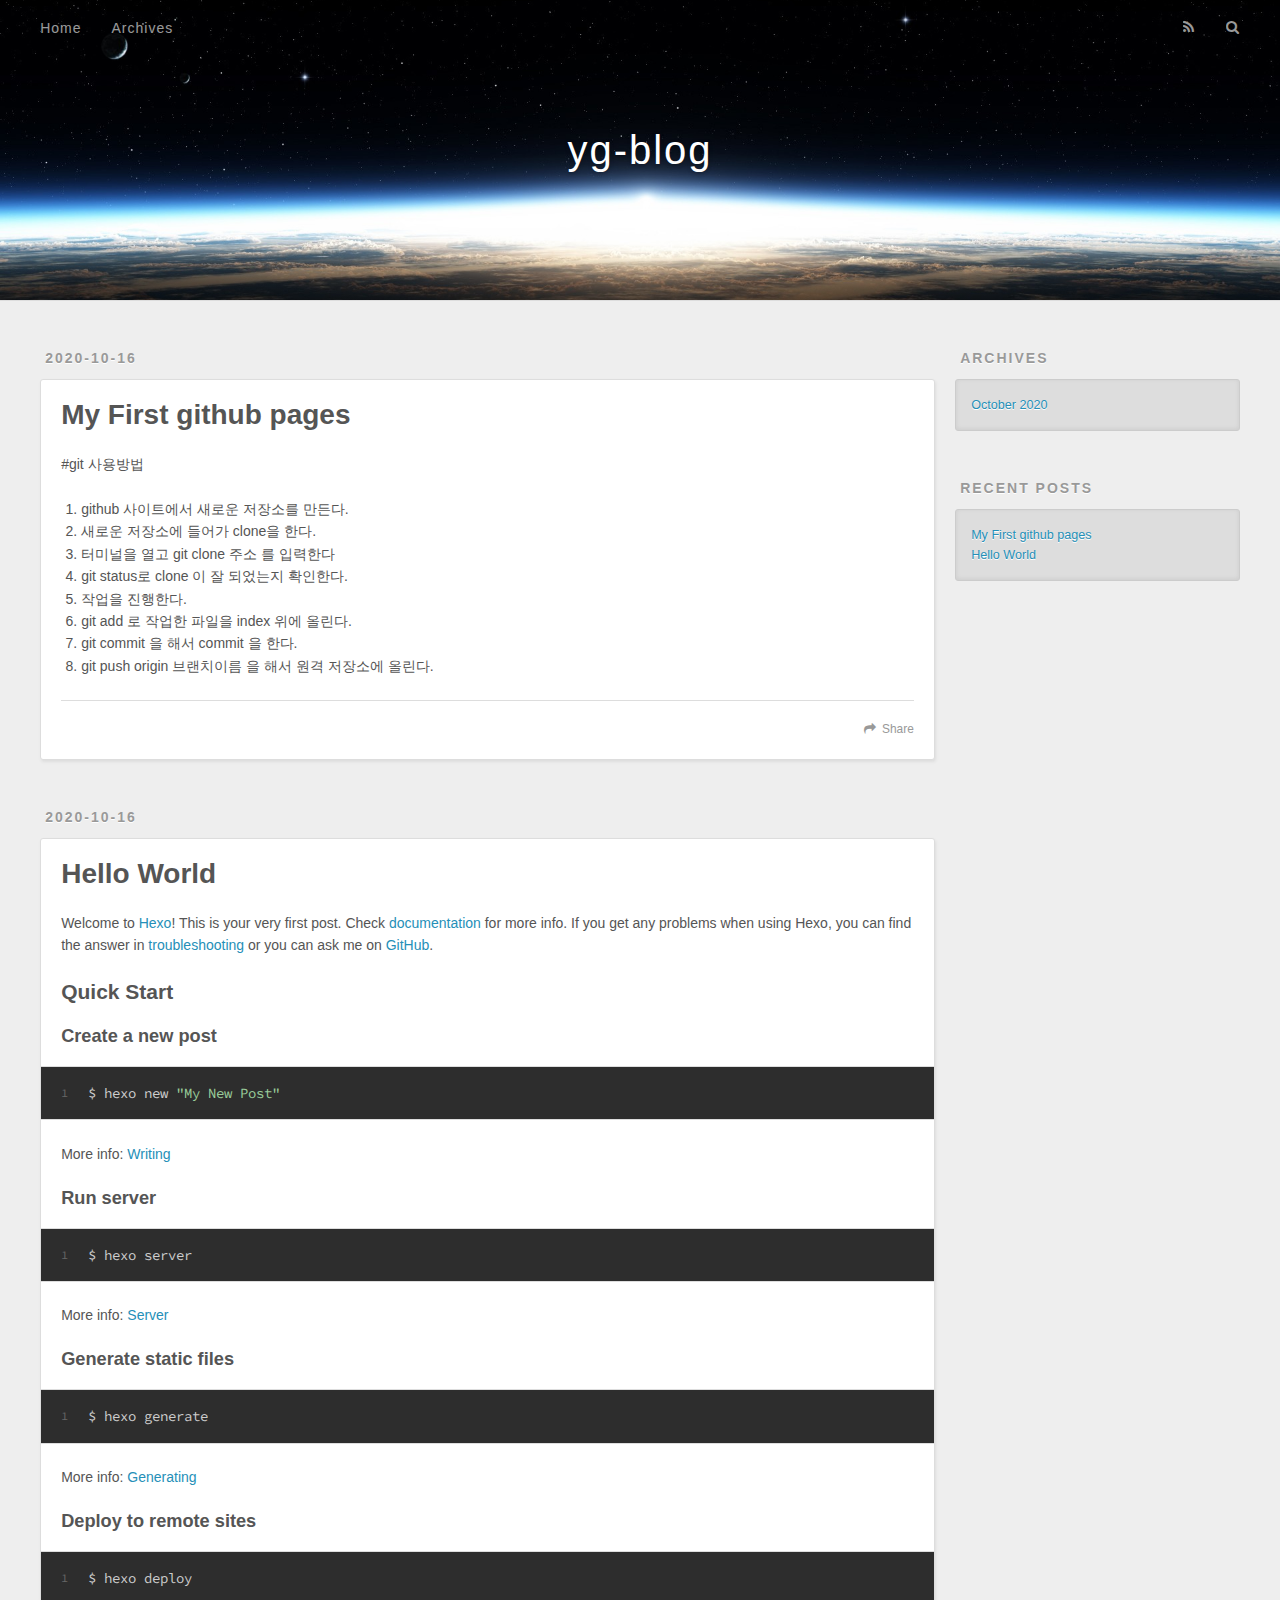
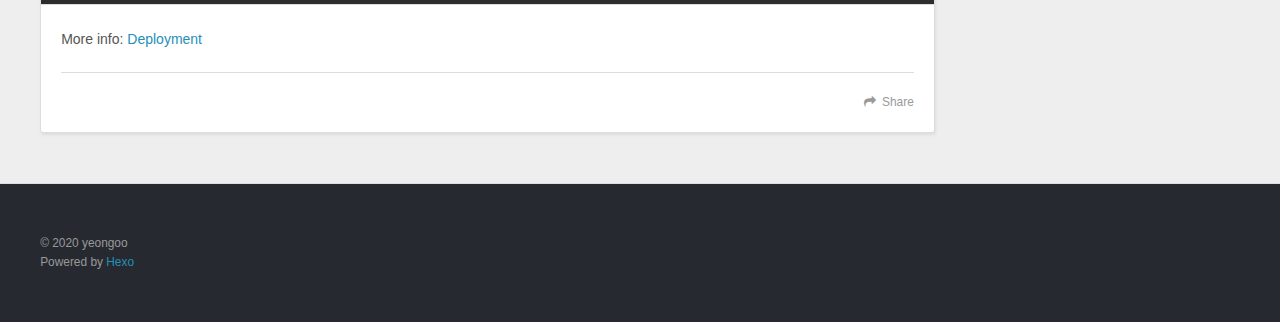
==== index.html @ fc5bb87a "Site updated: 2020-10-16 16:50:15" ====
<!DOCTYPE html>
<html>
<head>
  <meta charset="utf-8">
  

  
  <title>yg-blog</title>
  <meta name="viewport" content="width=device-width, initial-scale=1, maximum-scale=1">
  <meta property="og:type" content="website">
<meta property="og:title" content="yg-blog">
<meta property="og:url" content="http://yg-0103.github.io/index.html">
<meta property="og:site_name" content="yg-blog">
<meta property="og:locale" content="en_US">
<meta property="article:author" content="yeongoo">
<meta name="twitter:card" content="summary">
  
    <link rel="alternate" href="/atom.xml" title="yg-blog" type="application/atom+xml">
  
  
    <link rel="icon" href="/favicon.png">
  
  
    <link href="//fonts.googleapis.com/css?family=Source+Code+Pro" rel="stylesheet" type="text/css">
  
  
<link rel="stylesheet" href="/css/style.css">

<meta name="generator" content="Hexo 5.2.0"></head>

<body>
  <div id="container">
    <div id="wrap">
      <header id="header">
  <div id="banner"></div>
  <div id="header-outer" class="outer">
    <div id="header-title" class="inner">
      <h1 id="logo-wrap">
        <a href="/" id="logo">yg-blog</a>
      </h1>
      
    </div>
    <div id="header-inner" class="inner">
      <nav id="main-nav">
        <a id="main-nav-toggle" class="nav-icon"></a>
        
          <a class="main-nav-link" href="/">Home</a>
        
          <a class="main-nav-link" href="/archives">Archives</a>
        
      </nav>
      <nav id="sub-nav">
        
          <a id="nav-rss-link" class="nav-icon" href="/atom.xml" title="RSS Feed"></a>
        
        <a id="nav-search-btn" class="nav-icon" title="Search"></a>
      </nav>
      <div id="search-form-wrap">
        <form action="//google.com/search" method="get" accept-charset="UTF-8" class="search-form"><input type="search" name="q" class="search-form-input" placeholder="Search"><button type="submit" class="search-form-submit">&#xF002;</button><input type="hidden" name="sitesearch" value="http://yg-0103.github.io"></form>
      </div>
    </div>
  </div>
</header>
      <div class="outer">
        <section id="main">
  
    <article id="post-My-First-github-pages" class="article article-type-post" itemscope itemprop="blogPost">
  <div class="article-meta">
    <a href="/2020/10/16/My-First-github-pages/" class="article-date">
  <time datetime="2020-10-16T07:31:04.000Z" itemprop="datePublished">2020-10-16</time>
</a>
    
  </div>
  <div class="article-inner">
    
    
      <header class="article-header">
        
  
    <h1 itemprop="name">
      <a class="article-title" href="/2020/10/16/My-First-github-pages/">My First github pages</a>
    </h1>
  

      </header>
    
    <div class="article-entry" itemprop="articleBody">
      
        <p>#git 사용방법</p>
<ol>
<li>github 사이트에서 새로운 저장소를 만든다.</li>
<li>새로운 저장소에 들어가 clone을 한다.</li>
<li>터미널을 열고 git clone 주소 를 입력한다</li>
<li>git status로 clone 이 잘 되었는지 확인한다.</li>
<li>작업을 진행한다.</li>
<li>git add 로 작업한 파일을 index 위에 올린다.</li>
<li>git commit 을 해서 commit 을 한다.</li>
<li>git push origin 브랜치이름 을 해서 원격 저장소에 올린다.</li>
</ol>

      
    </div>
    <footer class="article-footer">
      <a data-url="http://yg-0103.github.io/2020/10/16/My-First-github-pages/" data-id="ckgbyc2fa0001mexsasyn9zss" class="article-share-link">Share</a>
      
      
    </footer>
  </div>
  
</article>


  
    <article id="post-hello-world" class="article article-type-post" itemscope itemprop="blogPost">
  <div class="article-meta">
    <a href="/2020/10/16/hello-world/" class="article-date">
  <time datetime="2020-10-16T07:23:34.085Z" itemprop="datePublished">2020-10-16</time>
</a>
    
  </div>
  <div class="article-inner">
    
    
      <header class="article-header">
        
  
    <h1 itemprop="name">
      <a class="article-title" href="/2020/10/16/hello-world/">Hello World</a>
    </h1>
  

      </header>
    
    <div class="article-entry" itemprop="articleBody">
      
        <p>Welcome to <a target="_blank" rel="noopener" href="https://hexo.io/">Hexo</a>! This is your very first post. Check <a target="_blank" rel="noopener" href="https://hexo.io/docs/">documentation</a> for more info. If you get any problems when using Hexo, you can find the answer in <a target="_blank" rel="noopener" href="https://hexo.io/docs/troubleshooting.html">troubleshooting</a> or you can ask me on <a target="_blank" rel="noopener" href="https://github.com/hexojs/hexo/issues">GitHub</a>.</p>
<h2 id="Quick-Start"><a href="#Quick-Start" class="headerlink" title="Quick Start"></a>Quick Start</h2><h3 id="Create-a-new-post"><a href="#Create-a-new-post" class="headerlink" title="Create a new post"></a>Create a new post</h3><figure class="highlight bash"><table><tr><td class="gutter"><pre><span class="line">1</span><br></pre></td><td class="code"><pre><span class="line">$ hexo new <span class="string">&quot;My New Post&quot;</span></span><br></pre></td></tr></table></figure>

<p>More info: <a target="_blank" rel="noopener" href="https://hexo.io/docs/writing.html">Writing</a></p>
<h3 id="Run-server"><a href="#Run-server" class="headerlink" title="Run server"></a>Run server</h3><figure class="highlight bash"><table><tr><td class="gutter"><pre><span class="line">1</span><br></pre></td><td class="code"><pre><span class="line">$ hexo server</span><br></pre></td></tr></table></figure>

<p>More info: <a target="_blank" rel="noopener" href="https://hexo.io/docs/server.html">Server</a></p>
<h3 id="Generate-static-files"><a href="#Generate-static-files" class="headerlink" title="Generate static files"></a>Generate static files</h3><figure class="highlight bash"><table><tr><td class="gutter"><pre><span class="line">1</span><br></pre></td><td class="code"><pre><span class="line">$ hexo generate</span><br></pre></td></tr></table></figure>

<p>More info: <a target="_blank" rel="noopener" href="https://hexo.io/docs/generating.html">Generating</a></p>
<h3 id="Deploy-to-remote-sites"><a href="#Deploy-to-remote-sites" class="headerlink" title="Deploy to remote sites"></a>Deploy to remote sites</h3><figure class="highlight bash"><table><tr><td class="gutter"><pre><span class="line">1</span><br></pre></td><td class="code"><pre><span class="line">$ hexo deploy</span><br></pre></td></tr></table></figure>

<p>More info: <a target="_blank" rel="noopener" href="https://hexo.io/docs/one-command-deployment.html">Deployment</a></p>

      
    </div>
    <footer class="article-footer">
      <a data-url="http://yg-0103.github.io/2020/10/16/hello-world/" data-id="ckgbyc2f60000mexsayyh0rzb" class="article-share-link">Share</a>
      
      
    </footer>
  </div>
  
</article>


  


</section>
        
          <aside id="sidebar">
  
    

  
    

  
    
  
    
  <div class="widget-wrap">
    <h3 class="widget-title">Archives</h3>
    <div class="widget">
      <ul class="archive-list"><li class="archive-list-item"><a class="archive-list-link" href="/archives/2020/10/">October 2020</a></li></ul>
    </div>
  </div>


  
    
  <div class="widget-wrap">
    <h3 class="widget-title">Recent Posts</h3>
    <div class="widget">
      <ul>
        
          <li>
            <a href="/2020/10/16/My-First-github-pages/">My First github pages</a>
          </li>
        
          <li>
            <a href="/2020/10/16/hello-world/">Hello World</a>
          </li>
        
      </ul>
    </div>
  </div>

  
</aside>
        
      </div>
      <footer id="footer">
  
  <div class="outer">
    <div id="footer-info" class="inner">
      &copy; 2020 yeongoo<br>
      Powered by <a href="http://hexo.io/" target="_blank">Hexo</a>
    </div>
  </div>
</footer>
    </div>
    <nav id="mobile-nav">
  
    <a href="/" class="mobile-nav-link">Home</a>
  
    <a href="/archives" class="mobile-nav-link">Archives</a>
  
</nav>
    

<script src="//ajax.googleapis.com/ajax/libs/jquery/2.0.3/jquery.min.js"></script>


  
<link rel="stylesheet" href="/fancybox/jquery.fancybox.css">

  
<script src="/fancybox/jquery.fancybox.pack.js"></script>




<script src="/js/script.js"></script>




  </div>
</body>
</html>
---- css/style.css ----
body {
  width: 100%;
}
body:before,
body:after {
  content: "";
  display: table;
}
body:after {
  clear: both;
}
html,
body,
div,
span,
applet,
object,
iframe,
h1,
h2,
h3,
h4,
h5,
h6,
p,
blockquote,
pre,
a,
abbr,
acronym,
address,
big,
cite,
code,
del,
dfn,
em,
img,
ins,
kbd,
q,
s,
samp,
small,
strike,
strong,
sub,
sup,
tt,
var,
dl,
dt,
dd,
ol,
ul,
li,
fieldset,
form,
label,
legend,
table,
caption,
tbody,
tfoot,
thead,
tr,
th,
td {
  margin: 0;
  padding: 0;
  border: 0;
  outline: 0;
  font-weight: inherit;
  font-style: inherit;
  font-family: inherit;
  font-size: 100%;
  vertical-align: baseline;
}
body {
  line-height: 1;
  color: #000;
  background: #fff;
}
ol,
ul {
  list-style: none;
}
table {
  border-collapse: separate;
  border-spacing: 0;
  vertical-align: middle;
}
caption,
th,
td {
  text-align: left;
  font-weight: normal;
  vertical-align: middle;
}
a img {
  border: none;
}
input,
button {
  margin: 0;
  padding: 0;
}
input::-moz-focus-inner,
button::-moz-focus-inner {
  border: 0;
  padding: 0;
}
@font-face {
  font-family: FontAwesome;
  font-style: normal;
  font-weight: normal;
  src: url("fonts/fontawesome-webfont.eot?v=#4.0.3");
  src: url("fonts/fontawesome-webfont.eot?#iefix&v=#4.0.3") format("embedded-opentype"), url("fonts/fontawesome-webfont.woff?v=#4.0.3") format("woff"), url("fonts/fontawesome-webfont.ttf?v=#4.0.3") format("truetype"), url("fonts/fontawesome-webfont.svg#fontawesomeregular?v=#4.0.3") format("svg");
}
html,
body,
#container {
  height: 100%;
}
body {
  background: #eee;
  font: 14px -apple-system, BlinkMacSystemFont, "Segoe UI", "Roboto", "Oxygen", "Ubuntu", "Cantarell", "Fira Sans", "Droid Sans", "Helvetica Neue", sans-serif;
  -webkit-text-size-adjust: 100%;
}
.outer {
  max-width: 1220px;
  margin: 0 auto;
  padding: 0 20px;
}
.outer:before,
.outer:after {
  content: "";
  display: table;
}
.outer:after {
  clear: both;
}
.inner {
  display: inline;
  float: left;
  width: 98.33333333333333%;
  margin: 0 0.833333333333333%;
}
.left,
.alignleft {
  float: left;
}
.right,
.alignright {
  float: right;
}
.clear {
  clear: both;
}
#container {
  position: relative;
}
.mobile-nav-on {
  overflow: hidden;
}
#wrap {
  height: 100%;
  width: 100%;
  position: absolute;
  top: 0;
  left: 0;
  -webkit-transition: 0.2s ease-out;
  -moz-transition: 0.2s ease-out;
  -ms-transition: 0.2s ease-out;
  transition: 0.2s ease-out;
  z-index: 1;
  background: #eee;
}
.mobile-nav-on #wrap {
  left: 280px;
}
@media screen and (min-width: 768px) {
  #main {
    display: inline;
    float: left;
    width: 73.33333333333333%;
    margin: 0 0.833333333333333%;
  }
}
.article-date,
.article-category-link,
.archive-year,
.widget-title {
  text-decoration: none;
  text-transform: uppercase;
  letter-spacing: 2px;
  color: #999;
  margin-bottom: 1em;
  margin-left: 5px;
  line-height: 1em;
  text-shadow: 0 1px #fff;
  font-weight: bold;
}
.article-inner,
.archive-article-inner {
  background: #fff;
  -webkit-box-shadow: 1px 2px 3px #ddd;
  box-shadow: 1px 2px 3px #ddd;
  border: 1px solid #ddd;
  border-radius: 3px;
}
.article-entry h1,
.widget h1 {
  font-size: 2em;
}
.article-entry h2,
.widget h2 {
  font-size: 1.5em;
}
.article-entry h3,
.widget h3 {
  font-size: 1.3em;
}
.article-entry h4,
.widget h4 {
  font-size: 1.2em;
}
.article-entry h5,
.widget h5 {
  font-size: 1em;
}
.article-entry h6,
.widget h6 {
  font-size: 1em;
  color: #999;
}
.article-entry hr,
.widget hr {
  border: 1px dashed #ddd;
}
.article-entry strong,
.widget strong {
  font-weight: bold;
}
.article-entry em,
.widget em,
.article-entry cite,
.widget cite {
  font-style: italic;
}
.article-entry sup,
.widget sup,
.article-entry sub,
.widget sub {
  font-size: 0.75em;
  line-height: 0;
  position: relative;
  vertical-align: baseline;
}
.article-entry sup,
.widget sup {
  top: -0.5em;
}
.article-entry sub,
.widget sub {
  bottom: -0.2em;
}
.article-entry small,
.widget small {
  font-size: 0.85em;
}
.article-entry acronym,
.widget acronym,
.article-entry abbr,
.widget abbr {
  border-bottom: 1px dotted;
}
.article-entry ul,
.widget ul,
.article-entry ol,
.widget ol,
.article-entry dl,
.widget dl {
  margin: 0 20px;
  line-height: 1.6em;
}
.article-entry ul ul,
.widget ul ul,
.article-entry ol ul,
.widget ol ul,
.article-entry ul ol,
.widget ul ol,
.article-entry ol ol,
.widget ol ol {
  margin-top: 0;
  margin-bottom: 0;
}
.article-entry ul,
.widget ul {
  list-style: disc;
}
.article-entry ol,
.widget ol {
  list-style: decimal;
}
.article-entry dt,
.widget dt {
  font-weight: bold;
}
#header {
  height: 300px;
  position: relative;
  border-bottom: 1px solid #ddd;
}
#header:before,
#header:after {
  content: "";
  position: absolute;
  left: 0;
  right: 0;
  height: 40px;
}
#header:before {
  top: 0;
  background: -webkit-linear-gradient(rgba(0,0,0,0.2), transparent);
  background: -moz-linear-gradient(rgba(0,0,0,0.2), transparent);
  background: -ms-linear-gradient(rgba(0,0,0,0.2), transparent);
  background: linear-gradient(rgba(0,0,0,0.2), transparent);
}
#header:after {
  bottom: 0;
  background: -webkit-linear-gradient(transparent, rgba(0,0,0,0.2));
  background: -moz-linear-gradient(transparent, rgba(0,0,0,0.2));
  background: -ms-linear-gradient(transparent, rgba(0,0,0,0.2));
  background: linear-gradient(transparent, rgba(0,0,0,0.2));
}
#header-outer {
  height: 100%;
  position: relative;
}
#header-inner {
  position: relative;
  overflow: hidden;
}
#banner {
  position: absolute;
  top: 0;
  left: 0;
  width: 100%;
  height: 100%;
  background: url("images/banner.jpg") center #000;
  -webkit-background-size: cover;
  -moz-background-size: cover;
  background-size: cover;
  z-index: -1;
}
#header-title {
  text-align: center;
  height: 40px;
  position: absolute;
  top: 50%;
  left: 0;
  margin-top: -20px;
}
#logo,
#subtitle {
  text-decoration: none;
  color: #fff;
  font-weight: 300;
  text-shadow: 0 1px 4px rgba(0,0,0,0.3);
}
#logo {
  font-size: 40px;
  line-height: 40px;
  letter-spacing: 2px;
}
#subtitle {
  font-size: 16px;
  line-height: 16px;
  letter-spacing: 1px;
}
#subtitle-wrap {
  margin-top: 16px;
}
#main-nav {
  float: left;
  margin-left: -15px;
}
.nav-icon,
.main-nav-link {
  float: left;
  color: #fff;
  opacity: 0.6;
  text-decoration: none;
  text-shadow: 0 1px rgba(0,0,0,0.2);
  -webkit-transition: opacity 0.2s;
  -moz-transition: opacity 0.2s;
  -ms-transition: opacity 0.2s;
  transition: opacity 0.2s;
  display: block;
  padding: 20px 15px;
}
.nav-icon:hover,
.main-nav-link:hover {
  opacity: 1;
}
.nav-icon {
  font-family: FontAwesome;
  text-align: center;
  font-size: 14px;
  width: 14px;
  height: 14px;
  padding: 20px 15px;
  position: relative;
  cursor: pointer;
}
.main-nav-link {
  font-weight: 300;
  letter-spacing: 1px;
}
@media screen and (max-width: 479px) {
  .main-nav-link {
    display: none;
  }
}
#main-nav-toggle {
  display: none;
}
#main-nav-toggle:before {
  content: "\f0c9";
}
@media screen and (max-width: 479px) {
  #main-nav-toggle {
    display: block;
  }
}
#sub-nav {
  float: right;
  margin-right: -15px;
}
#nav-rss-link:before {
  content: "\f09e";
}
#nav-search-btn:before {
  content: "\f002";
}
#search-form-wrap {
  position: absolute;
  top: 15px;
  width: 150px;
  height: 30px;
  right: -150px;
  opacity: 0;
  -webkit-transition: 0.2s ease-out;
  -moz-transition: 0.2s ease-out;
  -ms-transition: 0.2s ease-out;
  transition: 0.2s ease-out;
}
#search-form-wrap.on {
  opacity: 1;
  right: 0;
}
@media screen and (max-width: 479px) {
  #search-form-wrap {
    width: 100%;
    right: -100%;
  }
}
.search-form {
  position: absolute;
  top: 0;
  left: 0;
  right: 0;
  background: #fff;
  padding: 5px 15px;
  border-radius: 15px;
  -webkit-box-shadow: 0 0 10px rgba(0,0,0,0.3);
  box-shadow: 0 0 10px rgba(0,0,0,0.3);
}
.search-form-input {
  border: none;
  background: none;
  color: #555;
  width: 100%;
  font: 13px -apple-system, BlinkMacSystemFont, "Segoe UI", "Roboto", "Oxygen", "Ubuntu", "Cantarell", "Fira Sans", "Droid Sans", "Helvetica Neue", sans-serif;
  outline: none;
}
.search-form-input::-webkit-search-results-decoration,
.search-form-input::-webkit-search-cancel-button {
  -webkit-appearance: none;
}
.search-form-submit {
  position: absolute;
  top: 50%;
  right: 10px;
  margin-top: -7px;
  font: 13px FontAwesome;
  border: none;
  background: none;
  color: #bbb;
  cursor: pointer;
}
.search-form-submit:hover,
.search-form-submit:focus {
  color: #777;
}
.article {
  margin: 50px 0;
}
.article-inner {
  overflow: hidden;
}
.article-meta:before,
.article-meta:after {
  content: "";
  display: table;
}
.article-meta:after {
  clear: both;
}
.article-date {
  float: left;
}
.article-category {
  float: left;
  line-height: 1em;
  color: #ccc;
  text-shadow: 0 1px #fff;
  margin-left: 8px;
}
.article-category:before {
  content: "\2022";
}
.article-category-link {
  margin: 0 12px 1em;
}
.article-header {
  padding: 20px 20px 0;
}
.article-title {
  text-decoration: none;
  font-size: 2em;
  font-weight: bold;
  color: #555;
  line-height: 1.1em;
  -webkit-transition: color 0.2s;
  -moz-transition: color 0.2s;
  -ms-transition: color 0.2s;
  transition: color 0.2s;
}
a.article-title:hover {
  color: #258fb8;
}
.article-entry {
  color: #555;
  padding: 0 20px;
}
.article-entry:before,
.article-entry:after {
  content: "";
  display: table;
}
.article-entry:after {
  clear: both;
}
.article-entry p,
.article-entry table {
  line-height: 1.6em;
  margin: 1.6em 0;
}
.article-entry h1,
.article-entry h2,
.article-entry h3,
.article-entry h4,
.article-entry h5,
.article-entry h6 {
  font-weight: bold;
}
.article-entry h1,
.article-entry h2,
.article-entry h3,
.article-entry h4,
.article-entry h5,
.article-entry h6 {
  line-height: 1.1em;
  margin: 1.1em 0;
}
.article-entry a {
  color: #258fb8;
  text-decoration: none;
}
.article-entry a:hover {
  text-decoration: underline;
}
.article-entry ul,
.article-entry ol,
.article-entry dl {
  margin-top: 1.6em;
  margin-bottom: 1.6em;
}
.article-entry img,
.article-entry video {
  max-width: 100%;
  height: auto;
  display: block;
  margin: auto;
}
.article-entry iframe {
  border: none;
}
.article-entry table {
  width: 100%;
  border-collapse: collapse;
  border-spacing: 0;
}
.article-entry th {
  font-weight: bold;
  border-bottom: 3px solid #ddd;
  padding-bottom: 0.5em;
}
.article-entry td {
  border-bottom: 1px solid #ddd;
  padding: 10px 0;
}
.article-entry blockquote {
  font-family: Georgia, "Times New Roman", serif;
  font-size: 1.4em;
  margin: 1.6em 20px;
  text-align: center;
}
.article-entry blockquote footer {
  font-size: 14px;
  margin: 1.6em 0;
  font-family: -apple-system, BlinkMacSystemFont, "Segoe UI", "Roboto", "Oxygen", "Ubuntu", "Cantarell", "Fira Sans", "Droid Sans", "Helvetica Neue", sans-serif;
}
.article-entry blockquote footer cite:before {
  content: "—";
  padding: 0 0.5em;
}
.article-entry .pullquote {
  text-align: left;
  width: 45%;
  margin: 0;
}
.article-entry .pullquote.left {
  margin-left: 0.5em;
  margin-right: 1em;
}
.article-entry .pullquote.right {
  margin-right: 0.5em;
  margin-left: 1em;
}
.article-entry .caption {
  color: #999;
  display: block;
  font-size: 0.9em;
  margin-top: 0.5em;
  position: relative;
  text-align: center;
}
.article-entry .video-container {
  position: relative;
  padding-top: 56.25%;
  height: 0;
  overflow: hidden;
}
.article-entry .video-container iframe,
.article-entry .video-container object,
.article-entry .video-container embed {
  position: absolute;
  top: 0;
  left: 0;
  width: 100%;
  height: 100%;
  margin-top: 0;
}
.article-more-link a {
  display: inline-block;
  line-height: 1em;
  padding: 6px 15px;
  border-radius: 15px;
  background: #eee;
  color: #999;
  text-shadow: 0 1px #fff;
  text-decoration: none;
}
.article-more-link a:hover {
  background: #258fb8;
  color: #fff;
  text-decoration: none;
  text-shadow: 0 1px #1e7293;
}
.article-footer {
  font-size: 0.85em;
  line-height: 1.6em;
  border-top: 1px solid #ddd;
  padding-top: 1.6em;
  margin: 0 20px 20px;
}
.article-footer:before,
.article-footer:after {
  content: "";
  display: table;
}
.article-footer:after {
  clear: both;
}
.article-footer a {
  color: #999;
  text-decoration: none;
}
.article-footer a:hover {
  color: #555;
}
.article-tag-list-item {
  float: left;
  margin-right: 10px;
}
.article-tag-list-link:before {
  content: "#";
}
.article-comment-link {
  float: right;
}
.article-comment-link:before {
  content: "\f075";
  font-family: FontAwesome;
  padding-right: 8px;
}
.article-share-link {
  cursor: pointer;
  float: right;
  margin-left: 20px;
}
.article-share-link:before {
  content: "\f064";
  font-family: FontAwesome;
  padding-right: 6px;
}
#article-nav {
  position: relative;
}
#article-nav:before,
#article-nav:after {
  content: "";
  display: table;
}
#article-nav:after {
  clear: both;
}
@media screen and (min-width: 768px) {
  #article-nav {
    margin: 50px 0;
  }
  #article-nav:before {
    width: 8px;
    height: 8px;
    position: absolute;
    top: 50%;
    left: 50%;
    margin-top: -4px;
    margin-left: -4px;
    content: "";
    border-radius: 50%;
    background: #ddd;
    -webkit-box-shadow: 0 1px 2px #fff;
    box-shadow: 0 1px 2px #fff;
  }
}
.article-nav-link-wrap {
  text-decoration: none;
  text-shadow: 0 1px #fff;
  color: #999;
  -webkit-box-sizing: border-box;
  -moz-box-sizing: border-box;
  box-sizing: border-box;
  margin-top: 50px;
  text-align: center;
  display: block;
}
.article-nav-link-wrap:hover {
  color: #555;
}
@media screen and (min-width: 768px) {
  .article-nav-link-wrap {
    width: 50%;
    margin-top: 0;
  }
}
@media screen and (min-width: 768px) {
  #article-nav-newer {
    float: left;
    text-align: right;
    padding-right: 20px;
  }
}
@media screen and (min-width: 768px) {
  #article-nav-older {
    float: right;
    text-align: left;
    padding-left: 20px;
  }
}
.article-nav-caption {
  text-transform: uppercase;
  letter-spacing: 2px;
  color: #ddd;
  line-height: 1em;
  font-weight: bold;
}
#article-nav-newer .article-nav-caption {
  margin-right: -2px;
}
.article-nav-title {
  font-size: 0.85em;
  line-height: 1.6em;
  margin-top: 0.5em;
}
.article-share-box {
  position: absolute;
  display: none;
  background: #fff;
  -webkit-box-shadow: 1px 2px 10px rgba(0,0,0,0.2);
  box-shadow: 1px 2px 10px rgba(0,0,0,0.2);
  border-radius: 3px;
  margin-left: -145px;
  overflow: hidden;
  z-index: 1;
}
.article-share-box.on {
  display: block;
}
.article-share-input {
  width: 100%;
  background: none;
  -webkit-box-sizing: border-box;
  -moz-box-sizing: border-box;
  box-sizing: border-box;
  font: 14px -apple-system, BlinkMacSystemFont, "Segoe UI", "Roboto", "Oxygen", "Ubuntu", "Cantarell", "Fira Sans", "Droid Sans", "Helvetica Neue", sans-serif;
  padding: 0 15px;
  color: #555;
  outline: none;
  border: 1px solid #ddd;
  border-radius: 3px 3px 0 0;
  height: 36px;
  line-height: 36px;
}
.article-share-links {
  background: #eee;
}
.article-share-links:before,
.article-share-links:after {
  content: "";
  display: table;
}
.article-share-links:after {
  clear: both;
}
.article-share-twitter,
.article-share-facebook,
.article-share-pinterest,
.article-share-google {
  width: 50px;
  height: 36px;
  display: block;
  float: left;
  position: relative;
  color: #999;
  text-shadow: 0 1px #fff;
}
.article-share-twitter:before,
.article-share-facebook:before,
.article-share-pinterest:before,
.article-share-google:before {
  font-size: 20px;
  font-family: FontAwesome;
  width: 20px;
  height: 20px;
  position: absolute;
  top: 50%;
  left: 50%;
  margin-top: -10px;
  margin-left: -10px;
  text-align: center;
}
.article-share-twitter:hover,
.article-share-facebook:hover,
.article-share-pinterest:hover,
.article-share-google:hover {
  color: #fff;
}
.article-share-twitter:before {
  content: "\f099";
}
.article-share-twitter:hover {
  background: #00aced;
  text-shadow: 0 1px #008abe;
}
.article-share-facebook:before {
  content: "\f09a";
}
.article-share-facebook:hover {
  background: #3b5998;
  text-shadow: 0 1px #2f477a;
}
.article-share-pinterest:before {
  content: "\f0d2";
}
.article-share-pinterest:hover {
  background: #cb2027;
  text-shadow: 0 1px #a21a1f;
}
.article-share-google:before {
  content: "\f0d5";
}
.article-share-google:hover {
  background: #dd4b39;
  text-shadow: 0 1px #be3221;
}
.article-gallery {
  background: #000;
  position: relative;
}
.article-gallery-photos {
  position: relative;
  overflow: hidden;
}
.article-gallery-img {
  display: none;
  max-width: 100%;
}
.article-gallery-img:first-child {
  display: block;
}
.article-gallery-img.loaded {
  position: absolute;
  display: block;
}
.article-gallery-img img {
  display: block;
  max-width: 100%;
  margin: 0 auto;
}
#comments {
  background: #fff;
  -webkit-box-shadow: 1px 2px 3px #ddd;
  box-shadow: 1px 2px 3px #ddd;
  padding: 20px;
  border: 1px solid #ddd;
  border-radius: 3px;
  margin: 50px 0;
}
#comments a {
  color: #258fb8;
}
.archives-wrap {
  margin: 50px 0;
}
.archives:before,
.archives:after {
  content: "";
  display: table;
}
.archives:after {
  clear: both;
}
.archive-year-wrap {
  margin-bottom: 1em;
}
.archives {
  -webkit-column-gap: 10px;
  -moz-column-gap: 10px;
  column-gap: 10px;
}
@media screen and (min-width: 480px) and (max-width: 767px) {
  .archives {
    -webkit-column-count: 2;
    -moz-column-count: 2;
    column-count: 2;
  }
}
@media screen and (min-width: 768px) {
  .archives {
    -webkit-column-count: 3;
    -moz-column-count: 3;
    column-count: 3;
  }
}
.archive-article {
  -webkit-column-break-inside: avoid;
  page-break-inside: avoid;
  overflow: hidden;
  break-inside: avoid-column;
}
.archive-article-inner {
  padding: 10px;
  margin-bottom: 15px;
}
.archive-article-title {
  text-decoration: none;
  font-weight: bold;
  color: #555;
  -webkit-transition: color 0.2s;
  -moz-transition: color 0.2s;
  -ms-transition: color 0.2s;
  transition: color 0.2s;
  line-height: 1.6em;
}
.archive-article-title:hover {
  color: #258fb8;
}
.archive-article-footer {
  margin-top: 1em;
}
.archive-article-date {
  color: #999;
  text-decoration: none;
  font-size: 0.85em;
  line-height: 1em;
  margin-bottom: 0.5em;
  display: block;
}
#page-nav {
  margin: 50px auto;
  background: #fff;
  -webkit-box-shadow: 1px 2px 3px #ddd;
  box-shadow: 1px 2px 3px #ddd;
  border: 1px solid #ddd;
  border-radius: 3px;
  text-align: center;
  color: #999;
  overflow: hidden;
}
#page-nav:before,
#page-nav:after {
  content: "";
  display: table;
}
#page-nav:after {
  clear: both;
}
#page-nav a,
#page-nav span {
  padding: 10px 20px;
  line-height: 1;
  height: 2ex;
}
#page-nav a {
  color: #999;
  text-decoration: none;
}
#page-nav a:hover {
  background: #999;
  color: #fff;
}
#page-nav .prev {
  float: left;
}
#page-nav .next {
  float: right;
}
#page-nav .page-number {
  display: inline-block;
}
@media screen and (max-width: 479px) {
  #page-nav .page-number {
    display: none;
  }
}
#page-nav .current {
  color: #555;
  font-weight: bold;
}
#page-nav .space {
  color: #ddd;
}
#footer {
  background: #262a30;
  padding: 50px 0;
  border-top: 1px solid #ddd;
  color: #999;
}
#footer a {
  color: #258fb8;
  text-decoration: none;
}
#footer a:hover {
  text-decoration: underline;
}
#footer-info {
  line-height: 1.6em;
  font-size: 0.85em;
}
.article-entry pre,
.article-entry .highlight {
  background: #2d2d2d;
  margin: 0 -20px;
  padding: 15px 20px;
  border-style: solid;
  border-color: #ddd;
  border-width: 1px 0;
  overflow: auto;
  color: #ccc;
  line-height: 22.400000000000002px;
}
.article-entry .highlight .gutter pre,
.article-entry .gist .gist-file .gist-data .line-numbers {
  color: #666;
  font-size: 0.85em;
}
.article-entry pre,
.article-entry code {
  font-family: "Source Code Pro", Consolas, Monaco, Menlo, Consolas, monospace;
}
.article-entry code {
  background: #eee;
  text-shadow: 0 1px #fff;
  padding: 0 0.3em;
}
.article-entry pre code {
  background: none;
  text-shadow: none;
  padding: 0;
}
.article-entry .highlight pre {
  border: none;
  margin: 0;
  padding: 0;
}
.article-entry .highlight table {
  margin: 0;
  width: auto;
}
.article-entry .highlight td {
  border: none;
  padding: 0;
}
.article-entry .highlight figcaption {
  font-size: 0.85em;
  color: #999;
  line-height: 1em;
  margin-bottom: 1em;
}
.article-entry .highlight figcaption:before,
.article-entry .highlight figcaption:after {
  content: "";
  display: table;
}
.article-entry .highlight figcaption:after {
  clear: both;
}
.article-entry .highlight figcaption a {
  float: right;
}
.article-entry .highlight .gutter pre {
  text-align: right;
  padding-right: 20px;
}
.article-entry .highlight .line {
  height: 22.400000000000002px;
}
.article-entry .highlight .line.marked {
  background: #515151;
}
.article-entry .gist {
  margin: 0 -20px;
  border-style: solid;
  border-color: #ddd;
  border-width: 1px 0;
  background: #2d2d2d;
  padding: 15px 20px 15px 0;
}
.article-entry .gist .gist-file {
  border: none;
  font-family: "Source Code Pro", Consolas, Monaco, Menlo, Consolas, monospace;
  margin: 0;
}
.article-entry .gist .gist-file .gist-data {
  background: none;
  border: none;
}
.article-entry .gist .gist-file .gist-data .line-numbers {
  background: none;
  border: none;
  padding: 0 20px 0 0;
}
.article-entry .gist .gist-file .gist-data .line-data {
  padding: 0 !important;
}
.article-entry .gist .gist-file .highlight {
  margin: 0;
  padding: 0;
  border: none;
}
.article-entry .gist .gist-file .gist-meta {
  background: #2d2d2d;
  color: #999;
  font: 0.85em -apple-system, BlinkMacSystemFont, "Segoe UI", "Roboto", "Oxygen", "Ubuntu", "Cantarell", "Fira Sans", "Droid Sans", "Helvetica Neue", sans-serif;
  text-shadow: 0 0;
  padding: 0;
  margin-top: 1em;
  margin-left: 20px;
}
.article-entry .gist .gist-file .gist-meta a {
  color: #258fb8;
  font-weight: normal;
}
.article-entry .gist .gist-file .gist-meta a:hover {
  text-decoration: underline;
}
pre .comment,
pre .title {
  color: #999;
}
pre .variable,
pre .attribute,
pre .tag,
pre .regexp,
pre .ruby .constant,
pre .xml .tag .title,
pre .xml .pi,
pre .xml .doctype,
pre .html .doctype,
pre .css .id,
pre .css .class,
pre .css .pseudo {
  color: #f2777a;
}
pre .number,
pre .preprocessor,
pre .built_in,
pre .literal,
pre .params,
pre .constant {
  color: #f99157;
}
pre .class,
pre .ruby .class .title,
pre .css .rules .attribute {
  color: #9c9;
}
pre .string,
pre .value,
pre .inheritance,
pre .header,
pre .ruby .symbol,
pre .xml .cdata {
  color: #9c9;
}
pre .css .hexcolor {
  color: #6cc;
}
pre .function,
pre .python .decorator,
pre .python .title,
pre .ruby .function .title,
pre .ruby .title .keyword,
pre .perl .sub,
pre .javascript .title,
pre .coffeescript .title {
  color: #69c;
}
pre .keyword,
pre .javascript .function {
  color: #c9c;
}
@media screen and (max-width: 479px) {
  #mobile-nav {
    position: absolute;
    top: 0;
    left: 0;
    width: 280px;
    height: 100%;
    background: #191919;
    border-right: 1px solid #fff;
  }
}
@media screen and (max-width: 479px) {
  .mobile-nav-link {
    display: block;
    color: #999;
    text-decoration: none;
    padding: 15px 20px;
    font-weight: bold;
  }
  .mobile-nav-link:hover {
    color: #fff;
  }
}
@media screen and (min-width: 768px) {
  #sidebar {
    display: inline;
    float: left;
    width: 23.333333333333332%;
    margin: 0 0.833333333333333%;
  }
}
.widget-wrap {
  margin: 50px 0;
}
.widget {
  color: #777;
  text-shadow: 0 1px #fff;
  background: #ddd;
  -webkit-box-shadow: 0 -1px 4px #ccc inset;
  box-shadow: 0 -1px 4px #ccc inset;
  border: 1px solid #ccc;
  padding: 15px;
  border-radius: 3px;
}
.widget a {
  color: #258fb8;
  text-decoration: none;
}
.widget a:hover {
  text-decoration: underline;
}
.widget ul ul,
.widget ol ul,
.widget dl ul,
.widget ul ol,
.widget ol ol,
.widget dl ol,
.widget ul dl,
.widget ol dl,
.widget dl dl {
  margin-left: 15px;
  list-style: disc;
}
.widget {
  line-height: 1.6em;
  word-wrap: break-word;
  font-size: 0.9em;
}
.widget ul,
.widget ol {
  list-style: none;
  margin: 0;
}
.widget ul ul,
.widget ol ul,
.widget ul ol,
.widget ol ol {
  margin: 0 20px;
}
.widget ul ul,
.widget ol ul {
  list-style: disc;
}
.widget ul ol,
.widget ol ol {
  list-style: decimal;
}
.category-list-count,
.tag-list-count,
.archive-list-count {
  padding-left: 5px;
  color: #999;
  font-size: 0.85em;
}
.category-list-count:before,
.tag-list-count:before,
.archive-list-count:before {
  content: "(";
}
.category-list-count:after,
.tag-list-count:after,
.archive-list-count:after {
  content: ")";
}
.tagcloud a {
  margin-right: 5px;
  display: inline-block;
}
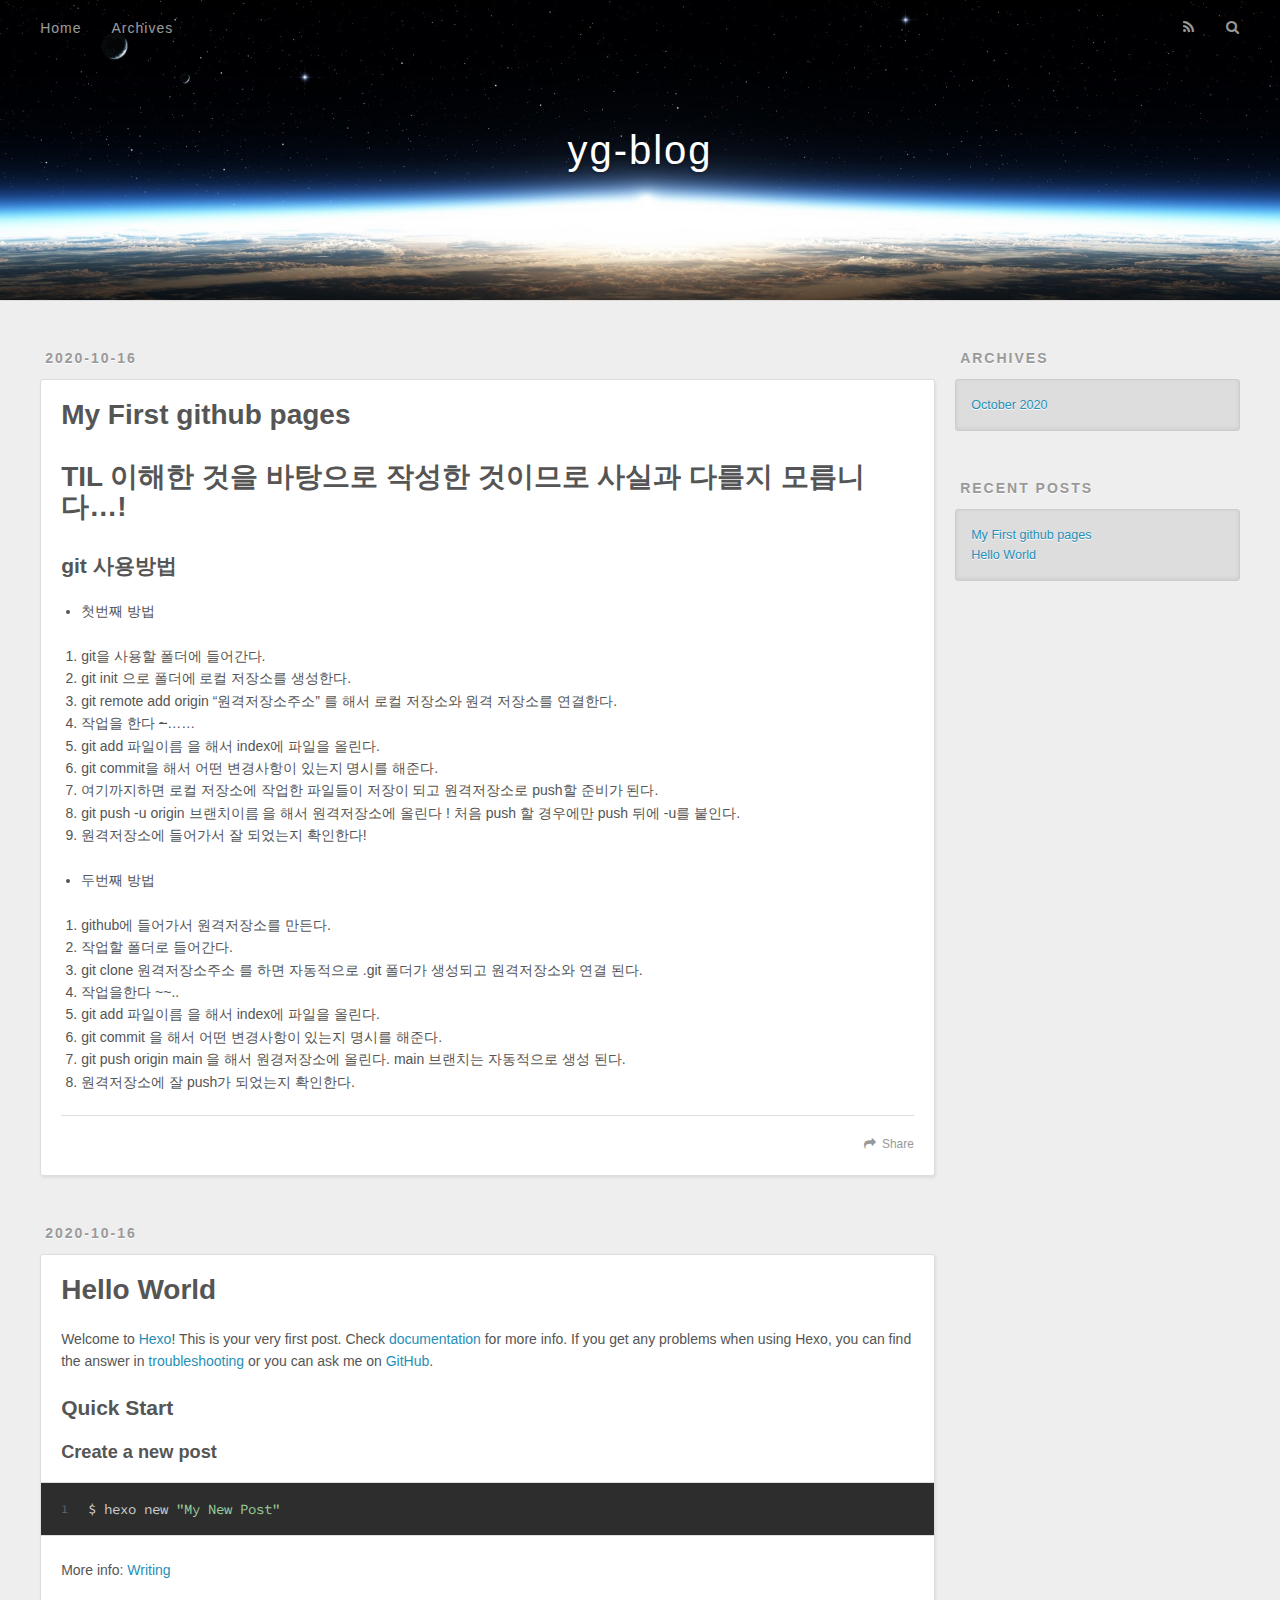
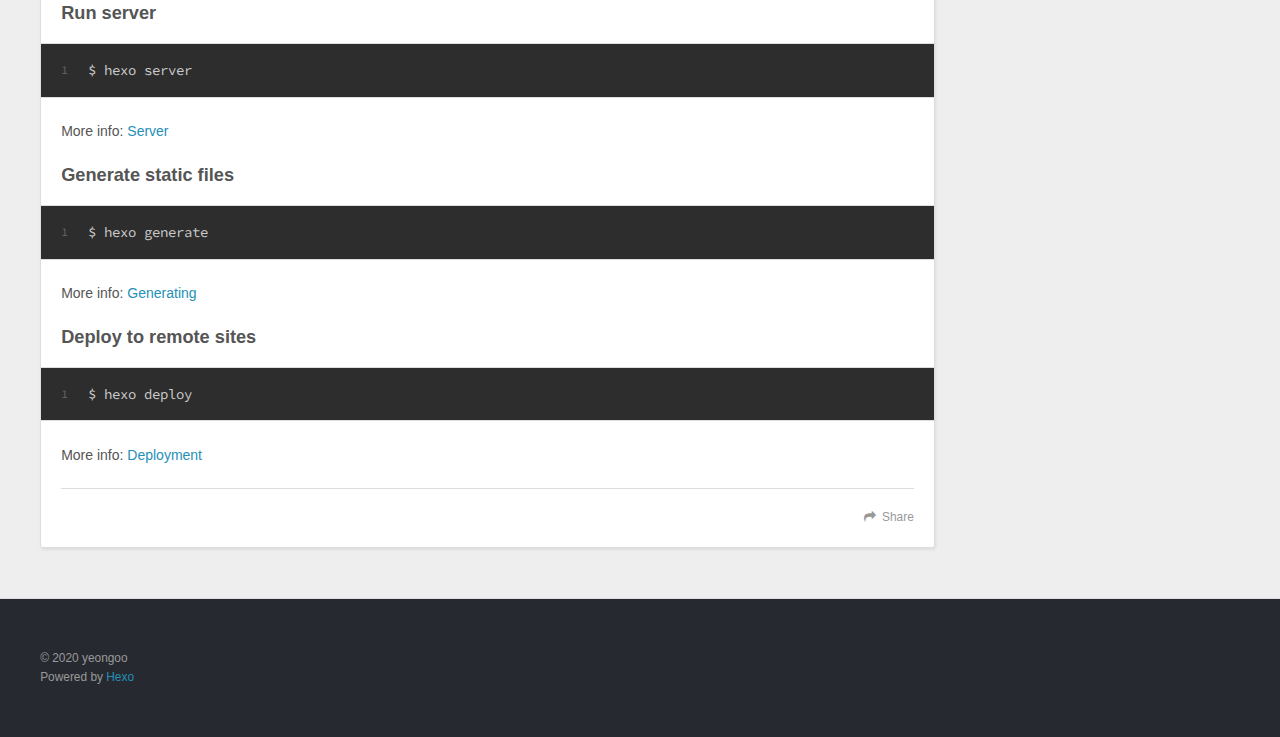
==== commit 3e15edcc: "Site updated: 2020-10-16 17:44:07" ====
--- a/index.html
+++ b/index.html
@@ -7,10 +7,12 @@
   
   <title>yg-blog</title>
   <meta name="viewport" content="width=device-width, initial-scale=1, maximum-scale=1">
-  <meta property="og:type" content="website">
+  <meta name="description" content="Today I Learned">
+<meta property="og:type" content="website">
 <meta property="og:title" content="yg-blog">
 <meta property="og:url" content="http://yg-0103.github.io/index.html">
 <meta property="og:site_name" content="yg-blog">
+<meta property="og:description" content="Today I Learned">
 <meta property="og:locale" content="en_US">
 <meta property="article:author" content="yeongoo">
 <meta name="twitter:card" content="summary">
@@ -86,22 +88,38 @@
     
     <div class="article-entry" itemprop="articleBody">
       
-        <p>#git 사용방법</p>
+        <h1 id="TIL-이해한-것을-바탕으로-작성한-것이므로-사실과-다를지-모릅니다…"><a href="#TIL-이해한-것을-바탕으로-작성한-것이므로-사실과-다를지-모릅니다…" class="headerlink" title="TIL 이해한 것을 바탕으로 작성한 것이므로 사실과 다를지 모릅니다…!"></a>TIL 이해한 것을 바탕으로 작성한 것이므로 사실과 다를지 모릅니다…!</h1><h2 id="git-사용방법"><a href="#git-사용방법" class="headerlink" title="git 사용방법"></a>git 사용방법</h2><ul>
+<li>첫번째 방법</li>
+</ul>
 <ol>
-<li>github 사이트에서 새로운 저장소를 만든다.</li>
-<li>새로운 저장소에 들어가 clone을 한다.</li>
-<li>터미널을 열고 git clone 주소 를 입력한다</li>
-<li>git status로 clone 이 잘 되었는지 확인한다.</li>
-<li>작업을 진행한다.</li>
-<li>git add 로 작업한 파일을 index 위에 올린다.</li>
-<li>git commit 을 해서 commit 을 한다.</li>
-<li>git push origin 브랜치이름 을 해서 원격 저장소에 올린다.</li>
+<li>git을 사용할 폴더에 들어간다.</li>
+<li>git init 으로 폴더에 로컬 저장소를 생성한다.</li>
+<li>git remote add origin “원격저장소주소” 를 해서 로컬 저장소와 원격 저장소를 연결한다.</li>
+<li>작업을 한다 <del>~</del>……</li>
+<li>git add 파일이름 을 해서 index에 파일을 올린다.</li>
+<li>git commit을 해서 어떤 변경사항이 있는지 명시를 해준다.</li>
+<li>여기까지하면 로컬 저장소에 작업한 파일들이 저장이 되고 원격저장소로 push할 준비가 된다.</li>
+<li>git push -u origin 브랜치이름 을 해서 원격저장소에 올린다 ! 처음 push 할 경우에만 push 뒤에 -u를 붙인다.</li>
+<li>원격저장소에 들어가서 잘 되었는지 확인한다!</li>
 </ol>
+<ul>
+<li>두번째 방법</li>
+</ul>
+<ol>
+<li>github에 들어가서 원격저장소를 만든다.</li>
+<li>작업할 폴더로 들어간다.</li>
+<li>git clone 원격저장소주소 를 하면 자동적으로 .git 폴더가 생성되고 원격저장소와 연결 된다.</li>
+<li>작업을한다 ~~..</li>
+<li>git add 파일이름 을 해서 index에 파일을 올린다.</li>
+<li>git commit 을 해서 어떤 변경사항이 있는지 명시를 해준다.</li>
+<li>git push origin main 을 해서 원경저장소에 올린다. main 브랜치는 자동적으로 생성 된다. </li>
+<li>원격저장소에 잘 push가 되었는지 확인한다.</li>
+</ol>
 
       
     </div>
     <footer class="article-footer">
-      <a data-url="http://yg-0103.github.io/2020/10/16/My-First-github-pages/" data-id="ckgbyc2fa0001mexsasyn9zss" class="article-share-link">Share</a>
+      <a data-url="http://yg-0103.github.io/2020/10/16/My-First-github-pages/" data-id="ckgc09pxj000007xs4kk9bjvj" class="article-share-link">Share</a>
       
       
     </footer>
@@ -150,7 +168,7 @@
       
     </div>
     <footer class="article-footer">
-      <a data-url="http://yg-0103.github.io/2020/10/16/hello-world/" data-id="ckgbyc2f60000mexsayyh0rzb" class="article-share-link">Share</a>
+      <a data-url="http://yg-0103.github.io/2020/10/16/hello-world/" data-id="ckgc09pxw000107xsba5mctjk" class="article-share-link">Share</a>
       
       
     </footer>
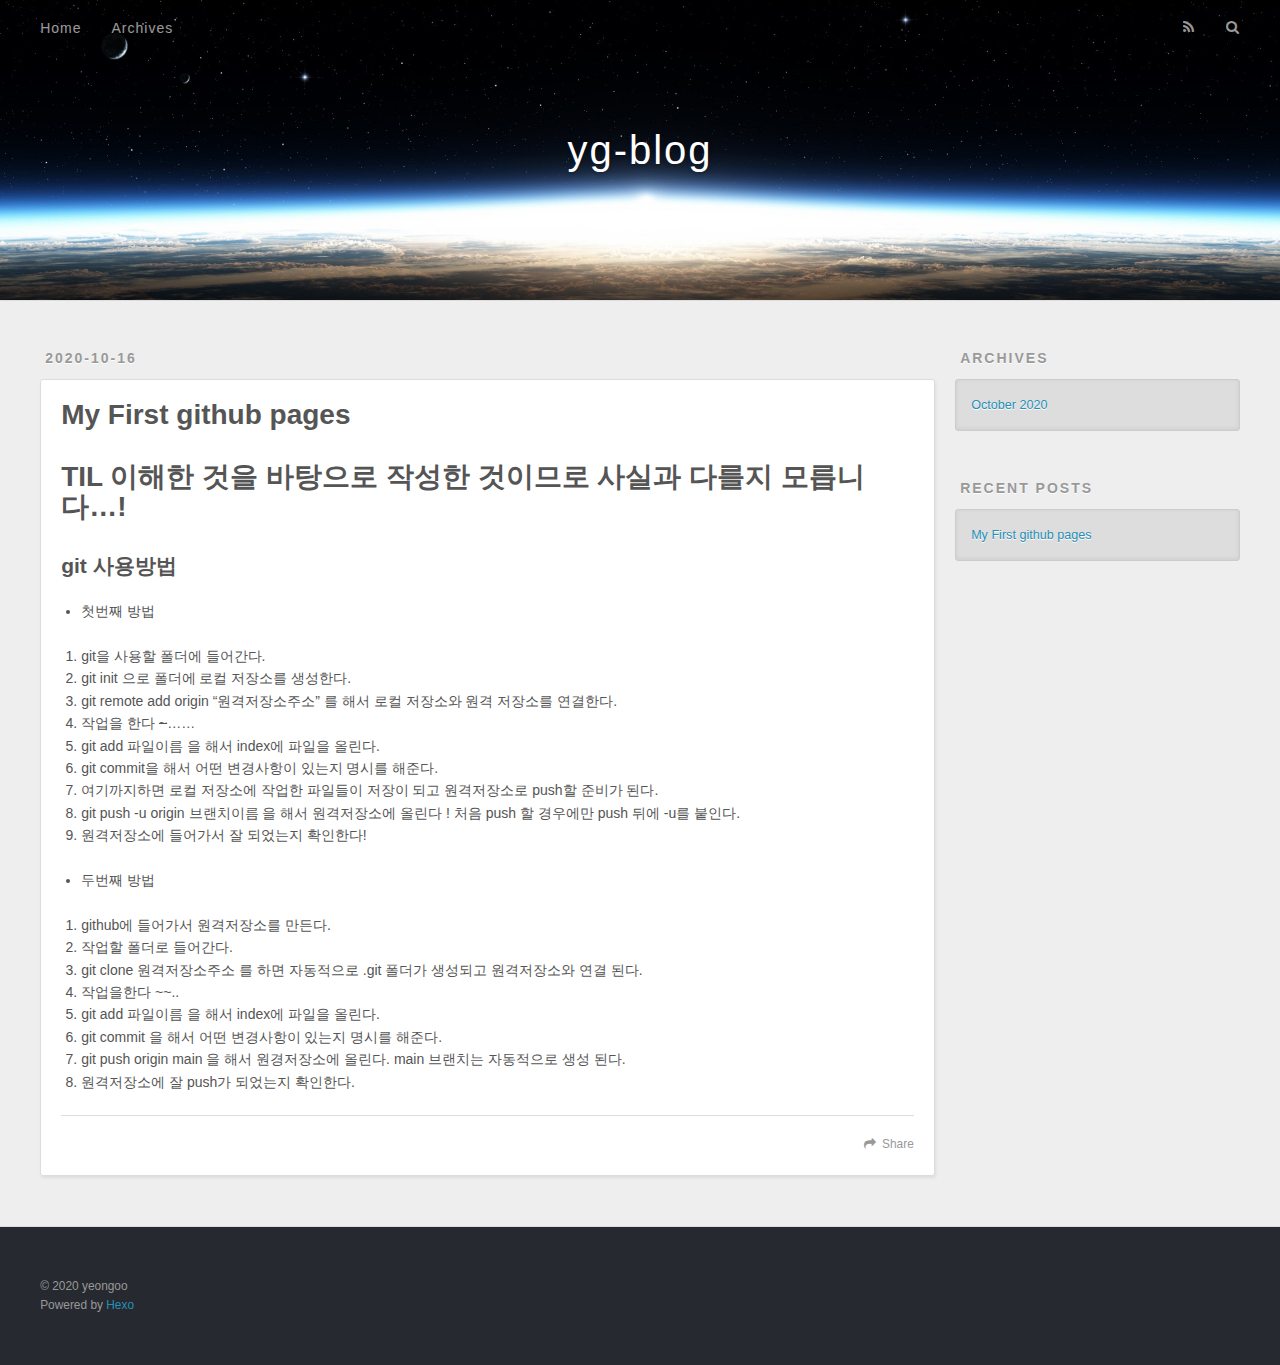
==== commit 407ba428: "Site updated: 2020-10-16 17:55:32" ====
--- a/index.html
+++ b/index.html
@@ -66,9 +66,9 @@
       <div class="outer">
         <section id="main">
   
-    <article id="post-My-First-github-pages" class="article article-type-post" itemscope itemprop="blogPost">
+    <article id="post-git 사용방법" class="article article-type-post" itemscope itemprop="blogPost">
   <div class="article-meta">
-    <a href="/2020/10/16/My-First-github-pages/" class="article-date">
+    <a href="/2020/10/16/git%20%EC%82%AC%EC%9A%A9%EB%B0%A9%EB%B2%95/" class="article-date">
   <time datetime="2020-10-16T07:31:04.000Z" itemprop="datePublished">2020-10-16</time>
 </a>
     
@@ -80,7 +80,7 @@
         
   
     <h1 itemprop="name">
-      <a class="article-title" href="/2020/10/16/My-First-github-pages/">My First github pages</a>
+      <a class="article-title" href="/2020/10/16/git%20%EC%82%AC%EC%9A%A9%EB%B0%A9%EB%B2%95/">My First github pages</a>
     </h1>
   
 
@@ -119,56 +119,7 @@
       
     </div>
     <footer class="article-footer">
-      <a data-url="http://yg-0103.github.io/2020/10/16/My-First-github-pages/" data-id="ckgc09pxj000007xs4kk9bjvj" class="article-share-link">Share</a>
-      
-      
-    </footer>
-  </div>
-  
-</article>
-
-
-  
-    <article id="post-hello-world" class="article article-type-post" itemscope itemprop="blogPost">
-  <div class="article-meta">
-    <a href="/2020/10/16/hello-world/" class="article-date">
-  <time datetime="2020-10-16T07:23:34.085Z" itemprop="datePublished">2020-10-16</time>
-</a>
-    
-  </div>
-  <div class="article-inner">
-    
-    
-      <header class="article-header">
-        
-  
-    <h1 itemprop="name">
-      <a class="article-title" href="/2020/10/16/hello-world/">Hello World</a>
-    </h1>
-  
-
-      </header>
-    
-    <div class="article-entry" itemprop="articleBody">
-      
-        <p>Welcome to <a target="_blank" rel="noopener" href="https://hexo.io/">Hexo</a>! This is your very first post. Check <a target="_blank" rel="noopener" href="https://hexo.io/docs/">documentation</a> for more info. If you get any problems when using Hexo, you can find the answer in <a target="_blank" rel="noopener" href="https://hexo.io/docs/troubleshooting.html">troubleshooting</a> or you can ask me on <a target="_blank" rel="noopener" href="https://github.com/hexojs/hexo/issues">GitHub</a>.</p>
-<h2 id="Quick-Start"><a href="#Quick-Start" class="headerlink" title="Quick Start"></a>Quick Start</h2><h3 id="Create-a-new-post"><a href="#Create-a-new-post" class="headerlink" title="Create a new post"></a>Create a new post</h3><figure class="highlight bash"><table><tr><td class="gutter"><pre><span class="line">1</span><br></pre></td><td class="code"><pre><span class="line">$ hexo new <span class="string">&quot;My New Post&quot;</span></span><br></pre></td></tr></table></figure>
-
-<p>More info: <a target="_blank" rel="noopener" href="https://hexo.io/docs/writing.html">Writing</a></p>
-<h3 id="Run-server"><a href="#Run-server" class="headerlink" title="Run server"></a>Run server</h3><figure class="highlight bash"><table><tr><td class="gutter"><pre><span class="line">1</span><br></pre></td><td class="code"><pre><span class="line">$ hexo server</span><br></pre></td></tr></table></figure>
-
-<p>More info: <a target="_blank" rel="noopener" href="https://hexo.io/docs/server.html">Server</a></p>
-<h3 id="Generate-static-files"><a href="#Generate-static-files" class="headerlink" title="Generate static files"></a>Generate static files</h3><figure class="highlight bash"><table><tr><td class="gutter"><pre><span class="line">1</span><br></pre></td><td class="code"><pre><span class="line">$ hexo generate</span><br></pre></td></tr></table></figure>
-
-<p>More info: <a target="_blank" rel="noopener" href="https://hexo.io/docs/generating.html">Generating</a></p>
-<h3 id="Deploy-to-remote-sites"><a href="#Deploy-to-remote-sites" class="headerlink" title="Deploy to remote sites"></a>Deploy to remote sites</h3><figure class="highlight bash"><table><tr><td class="gutter"><pre><span class="line">1</span><br></pre></td><td class="code"><pre><span class="line">$ hexo deploy</span><br></pre></td></tr></table></figure>
-
-<p>More info: <a target="_blank" rel="noopener" href="https://hexo.io/docs/one-command-deployment.html">Deployment</a></p>
-
-      
-    </div>
-    <footer class="article-footer">
-      <a data-url="http://yg-0103.github.io/2020/10/16/hello-world/" data-id="ckgc09pxw000107xsba5mctjk" class="article-share-link">Share</a>
+      <a data-url="http://yg-0103.github.io/2020/10/16/git%20%EC%82%AC%EC%9A%A9%EB%B0%A9%EB%B2%95/" data-id="ckgc0o8fh00002uxs3qd18c7l" class="article-share-link">Share</a>
       
       
     </footer>
@@ -209,11 +160,7 @@
       <ul>
         
           <li>
-            <a href="/2020/10/16/My-First-github-pages/">My First github pages</a>
-          </li>
-        
-          <li>
-            <a href="/2020/10/16/hello-world/">Hello World</a>
+            <a href="/2020/10/16/git%20%EC%82%AC%EC%9A%A9%EB%B0%A9%EB%B2%95/">My First github pages</a>
           </li>
         
       </ul>
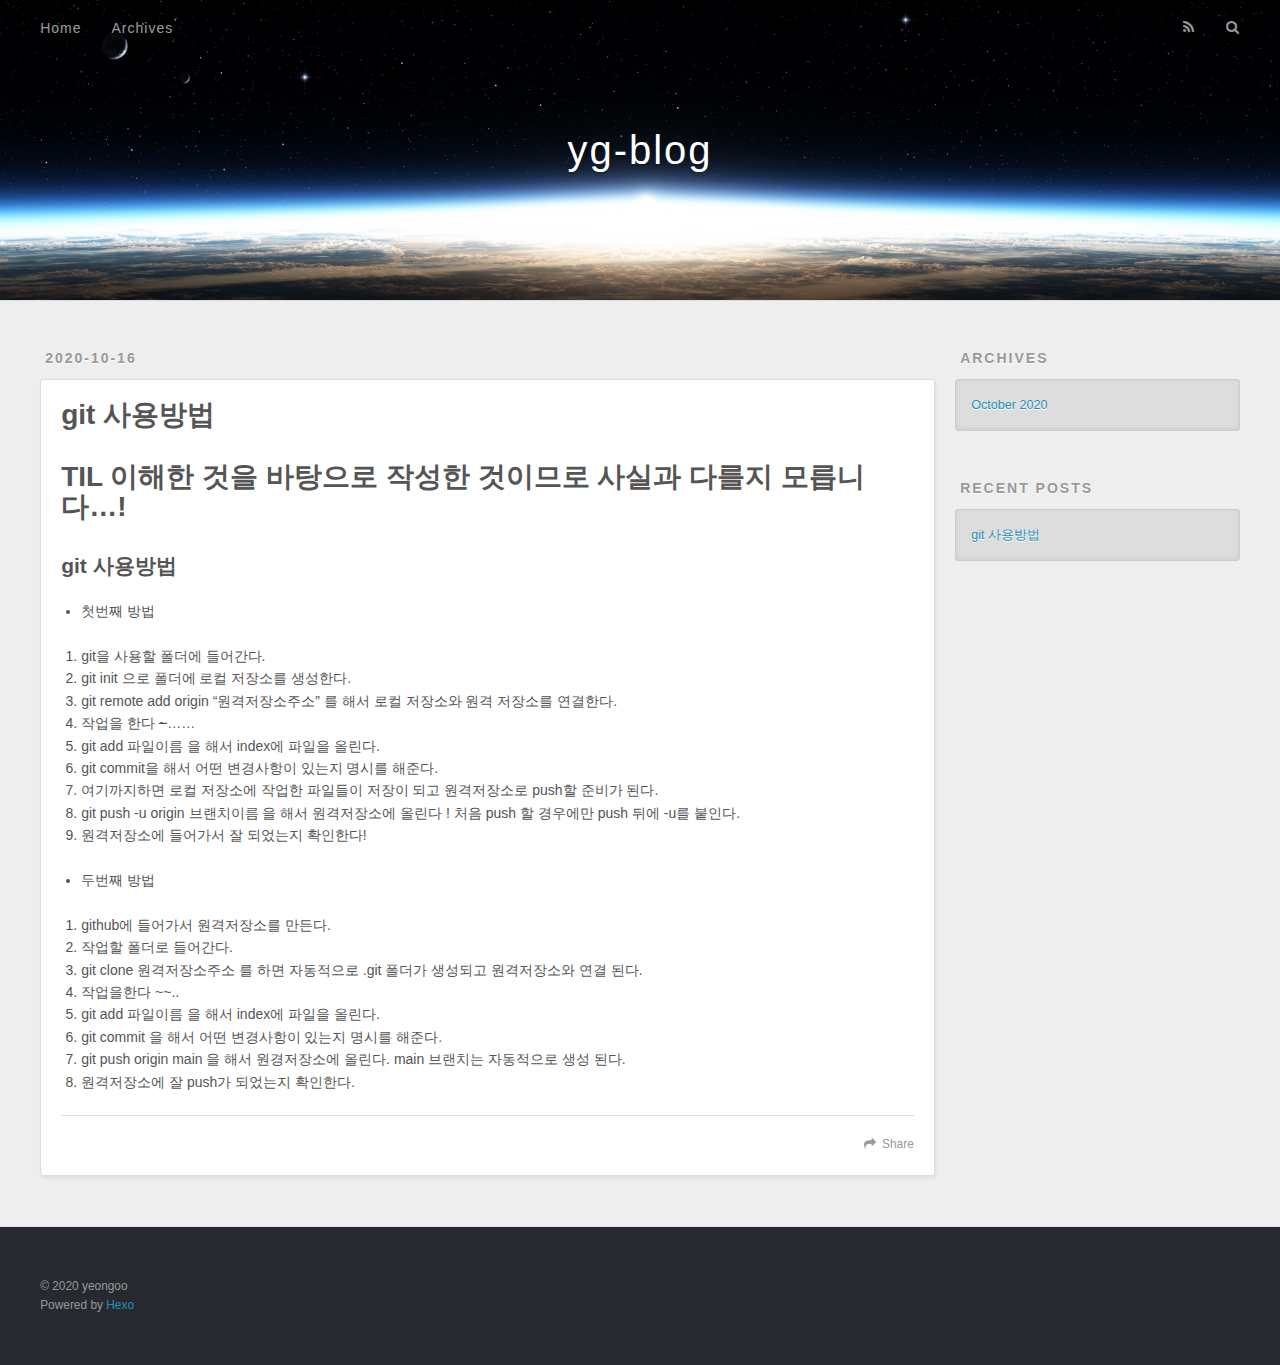
==== commit 3e5c1f79: "Site updated: 2020-10-16 17:59:18" ====
--- a/index.html
+++ b/index.html
@@ -66,9 +66,9 @@
       <div class="outer">
         <section id="main">
   
-    <article id="post-git 사용방법" class="article article-type-post" itemscope itemprop="blogPost">
+    <article id="post-My First github pages" class="article article-type-post" itemscope itemprop="blogPost">
   <div class="article-meta">
-    <a href="/2020/10/16/git%20%EC%82%AC%EC%9A%A9%EB%B0%A9%EB%B2%95/" class="article-date">
+    <a href="/2020/10/16/My%20First%20github%20pages/" class="article-date">
   <time datetime="2020-10-16T07:31:04.000Z" itemprop="datePublished">2020-10-16</time>
 </a>
     
@@ -80,7 +80,7 @@
         
   
     <h1 itemprop="name">
-      <a class="article-title" href="/2020/10/16/git%20%EC%82%AC%EC%9A%A9%EB%B0%A9%EB%B2%95/">My First github pages</a>
+      <a class="article-title" href="/2020/10/16/My%20First%20github%20pages/">git 사용방법</a>
     </h1>
   
 
@@ -119,7 +119,7 @@
       
     </div>
     <footer class="article-footer">
-      <a data-url="http://yg-0103.github.io/2020/10/16/git%20%EC%82%AC%EC%9A%A9%EB%B0%A9%EB%B2%95/" data-id="ckgc0o8fh00002uxs3qd18c7l" class="article-share-link">Share</a>
+      <a data-url="http://yg-0103.github.io/2020/10/16/My%20First%20github%20pages/" data-id="ckgc0t33800004qxscu1cflwe" class="article-share-link">Share</a>
       
       
     </footer>
@@ -160,7 +160,7 @@
       <ul>
         
           <li>
-            <a href="/2020/10/16/git%20%EC%82%AC%EC%9A%A9%EB%B0%A9%EB%B2%95/">My First github pages</a>
+            <a href="/2020/10/16/My%20First%20github%20pages/">git 사용방법</a>
           </li>
         
       </ul>
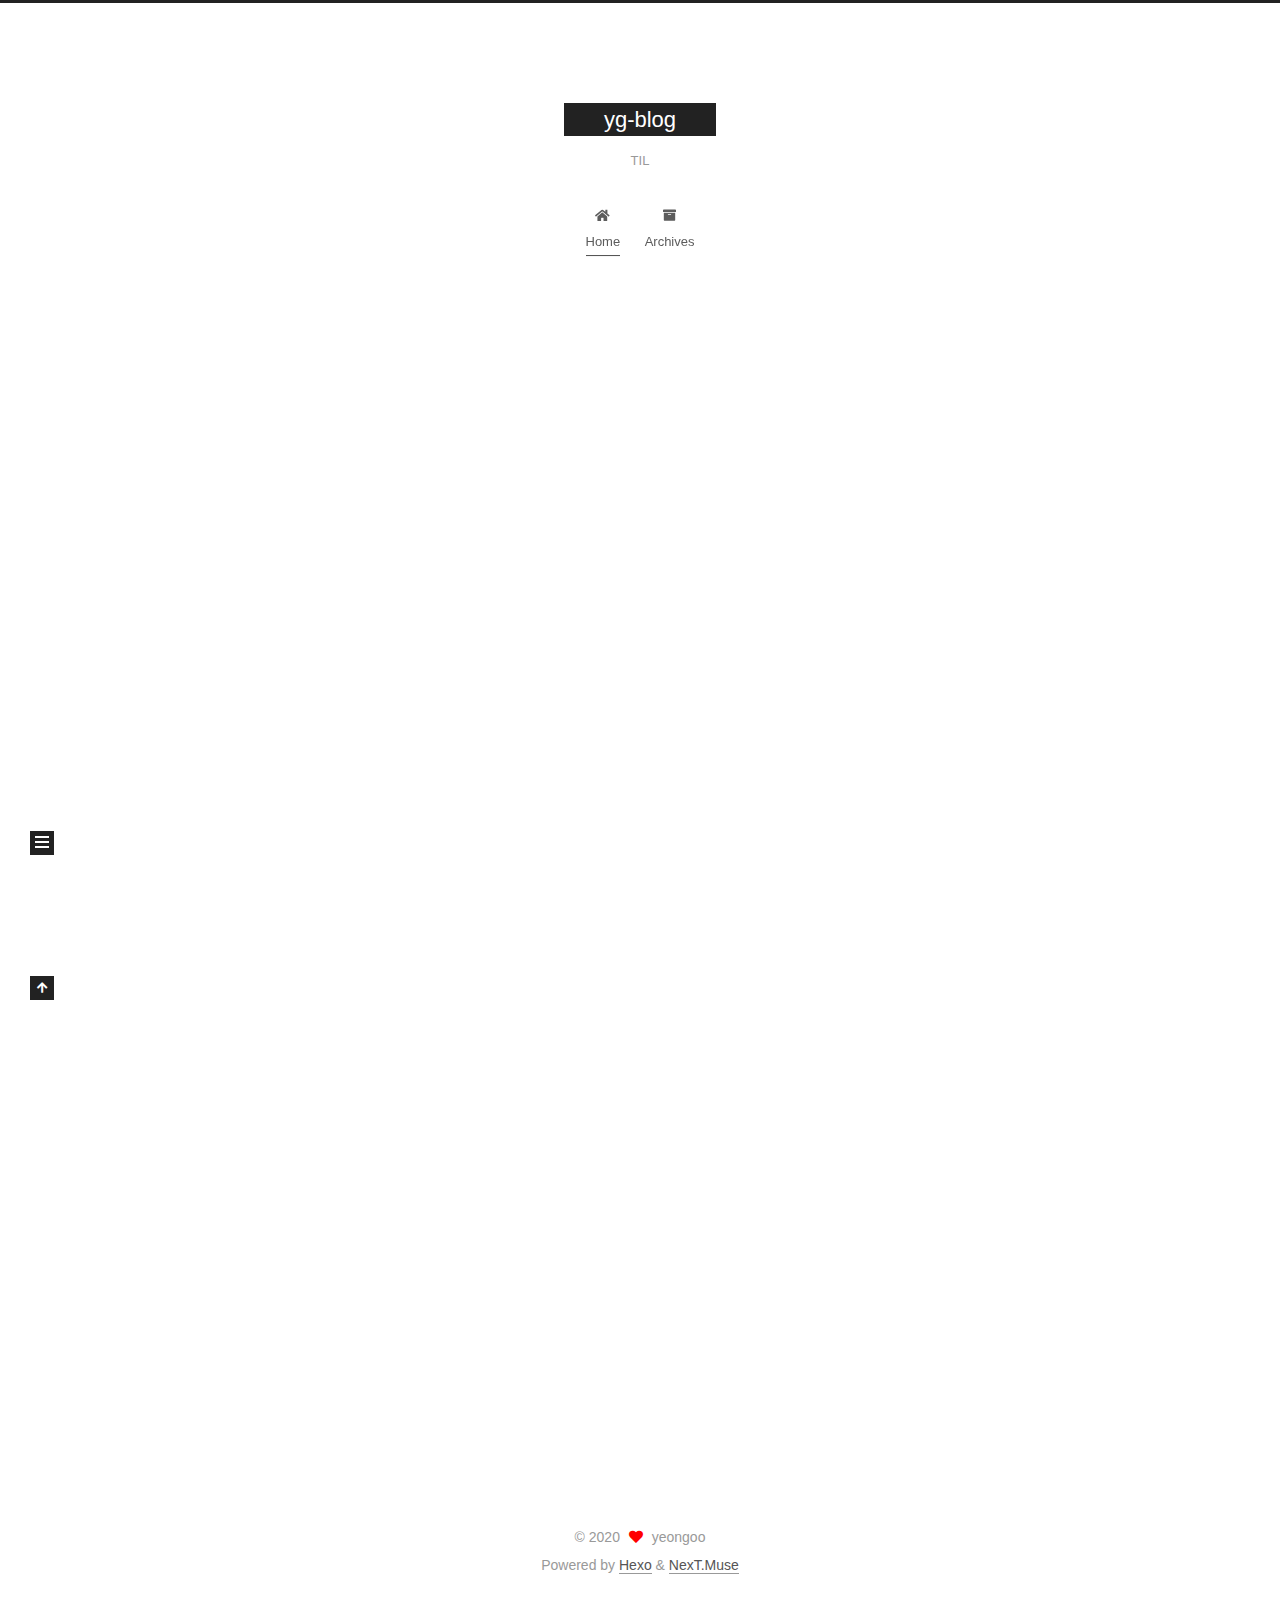
==== commit 4df31d0d: "Site updated: 2020-10-16 18:05:22" ====
--- a/index.html
+++ b/index.html
@@ -1,12 +1,25 @@
 <!DOCTYPE html>
-<html>
+<html lang="en">
 <head>
-  <meta charset="utf-8">
-  
-
-  
-  <title>yg-blog</title>
-  <meta name="viewport" content="width=device-width, initial-scale=1, maximum-scale=1">
+  <meta charset="UTF-8">
+<meta name="viewport" content="width=device-width, initial-scale=1, maximum-scale=2">
+<meta name="theme-color" content="#222">
+<meta name="generator" content="Hexo 5.2.0">
+  <link rel="apple-touch-icon" sizes="180x180" href="/images/apple-touch-icon-next.png">
+  <link rel="icon" type="image/png" sizes="32x32" href="/images/favicon-32x32-next.png">
+  <link rel="icon" type="image/png" sizes="16x16" href="/images/favicon-16x16-next.png">
+  <link rel="mask-icon" href="/images/logo.svg" color="#222">
+
+<link rel="stylesheet" href="/css/main.css">
+
+
+<link rel="stylesheet" href="/lib/font-awesome/css/all.min.css">
+
+<script id="hexo-configurations">
+    var NexT = window.NexT || {};
+    var CONFIG = {"hostname":"yg-0103.github.io","root":"/","scheme":"Muse","version":"7.8.0","exturl":false,"sidebar":{"position":"left","display":"post","padding":18,"offset":12,"onmobile":false},"copycode":{"enable":false,"show_result":false,"style":null},"back2top":{"enable":true,"sidebar":false,"scrollpercent":false},"bookmark":{"enable":false,"color":"#222","save":"auto"},"fancybox":false,"mediumzoom":false,"lazyload":false,"pangu":false,"comments":{"style":"tabs","active":null,"storage":true,"lazyload":false,"nav":null},"algolia":{"hits":{"per_page":10},"labels":{"input_placeholder":"Search for Posts","hits_empty":"We didn't find any results for the search: ${query}","hits_stats":"${hits} results found in ${time} ms"}},"localsearch":{"enable":false,"trigger":"auto","top_n_per_article":1,"unescape":false,"preload":false},"motion":{"enable":true,"async":false,"transition":{"post_block":"fadeIn","post_header":"slideDownIn","post_body":"slideDownIn","coll_header":"slideLeftIn","sidebar":"slideUpIn"}}};
+  </script>
+
   <meta name="description" content="Today I Learned">
 <meta property="og:type" content="website">
 <meta property="og:title" content="yg-blog">
@@ -16,79 +29,165 @@
 <meta property="og:locale" content="en_US">
 <meta property="article:author" content="yeongoo">
 <meta name="twitter:card" content="summary">
-  
-    <link rel="alternate" href="/atom.xml" title="yg-blog" type="application/atom+xml">
-  
-  
-    <link rel="icon" href="/favicon.png">
-  
-  
-    <link href="//fonts.googleapis.com/css?family=Source+Code+Pro" rel="stylesheet" type="text/css">
-  
-  
-<link rel="stylesheet" href="/css/style.css">
-
-<meta name="generator" content="Hexo 5.2.0"></head>
-
-<body>
-  <div id="container">
-    <div id="wrap">
-      <header id="header">
-  <div id="banner"></div>
-  <div id="header-outer" class="outer">
-    <div id="header-title" class="inner">
-      <h1 id="logo-wrap">
-        <a href="/" id="logo">yg-blog</a>
-      </h1>
+
+<link rel="canonical" href="http://yg-0103.github.io/">
+
+
+<script id="page-configurations">
+  // https://hexo.io/docs/variables.html
+  CONFIG.page = {
+    sidebar: "",
+    isHome : true,
+    isPost : false,
+    lang   : 'en'
+  };
+</script>
+
+  <title>yg-blog</title>
+  
+
+
+
+
+
+
+  <noscript>
+  <style>
+  .use-motion .brand,
+  .use-motion .menu-item,
+  .sidebar-inner,
+  .use-motion .post-block,
+  .use-motion .pagination,
+  .use-motion .comments,
+  .use-motion .post-header,
+  .use-motion .post-body,
+  .use-motion .collection-header { opacity: initial; }
+
+  .use-motion .site-title,
+  .use-motion .site-subtitle {
+    opacity: initial;
+    top: initial;
+  }
+
+  .use-motion .logo-line-before i { left: initial; }
+  .use-motion .logo-line-after i { right: initial; }
+  </style>
+</noscript>
+
+</head>
+
+<body itemscope itemtype="http://schema.org/WebPage">
+  <div class="container use-motion">
+    <div class="headband"></div>
+
+    <header class="header" itemscope itemtype="http://schema.org/WPHeader">
+      <div class="header-inner"><div class="site-brand-container">
+  <div class="site-nav-toggle">
+    <div class="toggle" aria-label="Toggle navigation bar">
+      <span class="toggle-line toggle-line-first"></span>
+      <span class="toggle-line toggle-line-middle"></span>
+      <span class="toggle-line toggle-line-last"></span>
+    </div>
+  </div>
+
+  <div class="site-meta">
+
+    <a href="/" class="brand" rel="start">
+      <span class="logo-line-before"><i></i></span>
+      <h1 class="site-title">yg-blog</h1>
+      <span class="logo-line-after"><i></i></span>
+    </a>
+      <p class="site-subtitle" itemprop="description">TIL</p>
+  </div>
+
+  <div class="site-nav-right">
+    <div class="toggle popup-trigger">
+    </div>
+  </div>
+</div>
+
+
+
+
+<nav class="site-nav">
+  <ul id="menu" class="main-menu menu">
+        <li class="menu-item menu-item-home">
+
+    <a href="/" rel="section"><i class="fa fa-home fa-fw"></i>Home</a>
+
+  </li>
+        <li class="menu-item menu-item-archives">
+
+    <a href="/archives/" rel="section"><i class="fa fa-archive fa-fw"></i>Archives</a>
+
+  </li>
+  </ul>
+</nav>
+
+
+
+
+</div>
+    </header>
+
+    
+  <div class="back-to-top">
+    <i class="fa fa-arrow-up"></i>
+    <span>0%</span>
+  </div>
+
+
+    <main class="main">
+      <div class="main-inner">
+        <div class="content-wrap">
+          
+
+          <div class="content index posts-expand">
+            
       
-    </div>
-    <div id="header-inner" class="inner">
-      <nav id="main-nav">
-        <a id="main-nav-toggle" class="nav-icon"></a>
-        
-          <a class="main-nav-link" href="/">Home</a>
-        
-          <a class="main-nav-link" href="/archives">Archives</a>
-        
-      </nav>
-      <nav id="sub-nav">
-        
-          <a id="nav-rss-link" class="nav-icon" href="/atom.xml" title="RSS Feed"></a>
-        
-        <a id="nav-search-btn" class="nav-icon" title="Search"></a>
-      </nav>
-      <div id="search-form-wrap">
-        <form action="//google.com/search" method="get" accept-charset="UTF-8" class="search-form"><input type="search" name="q" class="search-form-input" placeholder="Search"><button type="submit" class="search-form-submit">&#xF002;</button><input type="hidden" name="sitesearch" value="http://yg-0103.github.io"></form>
-      </div>
-    </div>
-  </div>
-</header>
-      <div class="outer">
-        <section id="main">
-  
-    <article id="post-My First github pages" class="article article-type-post" itemscope itemprop="blogPost">
-  <div class="article-meta">
-    <a href="/2020/10/16/My%20First%20github%20pages/" class="article-date">
-  <time datetime="2020-10-16T07:31:04.000Z" itemprop="datePublished">2020-10-16</time>
-</a>
-    
-  </div>
-  <div class="article-inner">
-    
-    
-      <header class="article-header">
-        
-  
-    <h1 itemprop="name">
-      <a class="article-title" href="/2020/10/16/My%20First%20github%20pages/">git 사용방법</a>
-    </h1>
-  
-
+  
+  
+  <article itemscope itemtype="http://schema.org/Article" class="post-block" lang="en">
+    <link itemprop="mainEntityOfPage" href="http://yg-0103.github.io/2020/10/16/My%20First%20github%20pages/">
+
+    <span hidden itemprop="author" itemscope itemtype="http://schema.org/Person">
+      <meta itemprop="image" content="/images/avatar.gif">
+      <meta itemprop="name" content="yeongoo">
+      <meta itemprop="description" content="Today I Learned">
+    </span>
+
+    <span hidden itemprop="publisher" itemscope itemtype="http://schema.org/Organization">
+      <meta itemprop="name" content="yg-blog">
+    </span>
+      <header class="post-header">
+        <h2 class="post-title" itemprop="name headline">
+          
+            <a href="/2020/10/16/My%20First%20github%20pages/" class="post-title-link" itemprop="url">git 사용방법</a>
+        </h2>
+
+        <div class="post-meta">
+            <span class="post-meta-item">
+              <span class="post-meta-item-icon">
+                <i class="far fa-calendar"></i>
+              </span>
+              <span class="post-meta-item-text">Posted on</span>
+              
+
+              <time title="Created: 2020-10-16 16:31:04 / Modified: 17:58:24" itemprop="dateCreated datePublished" datetime="2020-10-16T16:31:04+09:00">2020-10-16</time>
+            </span>
+
+          
+
+        </div>
       </header>
-    
-    <div class="article-entry" itemprop="articleBody">
+
+    
+    
+    
+    <div class="post-body" itemprop="articleBody">
+
       
-        <h1 id="TIL-이해한-것을-바탕으로-작성한-것이므로-사실과-다를지-모릅니다…"><a href="#TIL-이해한-것을-바탕으로-작성한-것이므로-사실과-다를지-모릅니다…" class="headerlink" title="TIL 이해한 것을 바탕으로 작성한 것이므로 사실과 다를지 모릅니다…!"></a>TIL 이해한 것을 바탕으로 작성한 것이므로 사실과 다를지 모릅니다…!</h1><h2 id="git-사용방법"><a href="#git-사용방법" class="headerlink" title="git 사용방법"></a>git 사용방법</h2><ul>
+          <h1 id="TIL-이해한-것을-바탕으로-작성한-것이므로-사실과-다를지-모릅니다…"><a href="#TIL-이해한-것을-바탕으로-작성한-것이므로-사실과-다를지-모릅니다…" class="headerlink" title="TIL 이해한 것을 바탕으로 작성한 것이므로 사실과 다를지 모릅니다…!"></a>TIL 이해한 것을 바탕으로 작성한 것이므로 사실과 다를지 모릅니다…!</h1><h2 id="git-사용방법"><a href="#git-사용방법" class="headerlink" title="git 사용방법"></a>git 사용방법</h2><ul>
 <li>첫번째 방법</li>
 </ul>
 <ol>
@@ -118,95 +217,171 @@
 
       
     </div>
-    <footer class="article-footer">
-      <a data-url="http://yg-0103.github.io/2020/10/16/My%20First%20github%20pages/" data-id="ckgc0t33800004qxscu1cflwe" class="article-share-link">Share</a>
-      
-      
+
+    
+    
+    
+      <footer class="post-footer">
+        <div class="post-eof"></div>
+      </footer>
+  </article>
+  
+  
+  
+
+
+  
+
+
+
+          </div>
+          
+
+<script>
+  window.addEventListener('tabs:register', () => {
+    let { activeClass } = CONFIG.comments;
+    if (CONFIG.comments.storage) {
+      activeClass = localStorage.getItem('comments_active') || activeClass;
+    }
+    if (activeClass) {
+      let activeTab = document.querySelector(`a[href="#comment-${activeClass}"]`);
+      if (activeTab) {
+        activeTab.click();
+      }
+    }
+  });
+  if (CONFIG.comments.storage) {
+    window.addEventListener('tabs:click', event => {
+      if (!event.target.matches('.tabs-comment .tab-content .tab-pane')) return;
+      let commentClass = event.target.classList[1];
+      localStorage.setItem('comments_active', commentClass);
+    });
+  }
+</script>
+
+        </div>
+          
+  
+  <div class="toggle sidebar-toggle">
+    <span class="toggle-line toggle-line-first"></span>
+    <span class="toggle-line toggle-line-middle"></span>
+    <span class="toggle-line toggle-line-last"></span>
+  </div>
+
+  <aside class="sidebar">
+    <div class="sidebar-inner">
+
+      <ul class="sidebar-nav motion-element">
+        <li class="sidebar-nav-toc">
+          Table of Contents
+        </li>
+        <li class="sidebar-nav-overview">
+          Overview
+        </li>
+      </ul>
+
+      <!--noindex-->
+      <div class="post-toc-wrap sidebar-panel">
+      </div>
+      <!--/noindex-->
+
+      <div class="site-overview-wrap sidebar-panel">
+        <div class="site-author motion-element" itemprop="author" itemscope itemtype="http://schema.org/Person">
+  <p class="site-author-name" itemprop="name">yeongoo</p>
+  <div class="site-description" itemprop="description">Today I Learned</div>
+</div>
+<div class="site-state-wrap motion-element">
+  <nav class="site-state">
+      <div class="site-state-item site-state-posts">
+          <a href="/archives/">
+        
+          <span class="site-state-item-count">1</span>
+          <span class="site-state-item-name">posts</span>
+        </a>
+      </div>
+  </nav>
+</div>
+
+
+
+      </div>
+
+    </div>
+  </aside>
+  <div id="sidebar-dimmer"></div>
+
+
+      </div>
+    </main>
+
+    <footer class="footer">
+      <div class="footer-inner">
+        
+
+        
+
+<div class="copyright">
+  
+  &copy; 
+  <span itemprop="copyrightYear">2020</span>
+  <span class="with-love">
+    <i class="fa fa-heart"></i>
+  </span>
+  <span class="author" itemprop="copyrightHolder">yeongoo</span>
+</div>
+  <div class="powered-by">Powered by <a href="https://hexo.io/" class="theme-link" rel="noopener" target="_blank">Hexo</a> & <a href="https://muse.theme-next.org/" class="theme-link" rel="noopener" target="_blank">NexT.Muse</a>
+  </div>
+
+        
+
+
+
+
+
+
+
+
+      </div>
     </footer>
   </div>
-  
-</article>
-
-
-  
-
-
-</section>
-        
-          <aside id="sidebar">
-  
-    
-
-  
-    
-
-  
-    
-  
-    
-  <div class="widget-wrap">
-    <h3 class="widget-title">Archives</h3>
-    <div class="widget">
-      <ul class="archive-list"><li class="archive-list-item"><a class="archive-list-link" href="/archives/2020/10/">October 2020</a></li></ul>
-    </div>
-  </div>
-
-
-  
-    
-  <div class="widget-wrap">
-    <h3 class="widget-title">Recent Posts</h3>
-    <div class="widget">
-      <ul>
-        
-          <li>
-            <a href="/2020/10/16/My%20First%20github%20pages/">git 사용방법</a>
-          </li>
-        
-      </ul>
-    </div>
-  </div>
-
-  
-</aside>
-        
-      </div>
-      <footer id="footer">
-  
-  <div class="outer">
-    <div id="footer-info" class="inner">
-      &copy; 2020 yeongoo<br>
-      Powered by <a href="http://hexo.io/" target="_blank">Hexo</a>
-    </div>
-  </div>
-</footer>
-    </div>
-    <nav id="mobile-nav">
-  
-    <a href="/" class="mobile-nav-link">Home</a>
-  
-    <a href="/archives" class="mobile-nav-link">Archives</a>
-  
-</nav>
-    
-
-<script src="//ajax.googleapis.com/ajax/libs/jquery/2.0.3/jquery.min.js"></script>
-
-
-  
-<link rel="stylesheet" href="/fancybox/jquery.fancybox.css">
-
-  
-<script src="/fancybox/jquery.fancybox.pack.js"></script>
-
-
-
-
-<script src="/js/script.js"></script>
-
-
-
-
-  </div>
+
+  
+  <script src="/lib/anime.min.js"></script>
+  <script src="/lib/velocity/velocity.min.js"></script>
+  <script src="/lib/velocity/velocity.ui.min.js"></script>
+
+<script src="/js/utils.js"></script>
+
+<script src="/js/motion.js"></script>
+
+
+<script src="/js/schemes/muse.js"></script>
+
+
+<script src="/js/next-boot.js"></script>
+
+
+
+
+  
+
+
+
+
+
+
+
+
+
+
+
+
+
+
+
+  
+
+  
+
 </body>
-</html>+</html>
--- a/css/main.css
+++ b/css/main.css
@@ -0,0 +1,2291 @@
+:root {
+  --body-bg-color: #fff;
+  --content-bg-color: #fff;
+  --card-bg-color: #f5f5f5;
+  --text-color: #555;
+  --blockquote-color: #666;
+  --link-color: #555;
+  --link-hover-color: #222;
+  --brand-color: #fff;
+  --brand-hover-color: #fff;
+  --table-row-odd-bg-color: #f9f9f9;
+  --table-row-hover-bg-color: #f5f5f5;
+  --menu-item-bg-color: #f5f5f5;
+  --btn-default-bg: #222;
+  --btn-default-color: #fff;
+  --btn-default-border-color: #222;
+  --btn-default-hover-bg: #fff;
+  --btn-default-hover-color: #222;
+  --btn-default-hover-border-color: #222;
+}
+html {
+  line-height: 1.15; /* 1 */
+  -webkit-text-size-adjust: 100%; /* 2 */
+}
+body {
+  margin: 0;
+}
+main {
+  display: block;
+}
+h1 {
+  font-size: 2em;
+  margin: 0.67em 0;
+}
+hr {
+  box-sizing: content-box; /* 1 */
+  height: 0; /* 1 */
+  overflow: visible; /* 2 */
+}
+pre {
+  font-family: monospace, monospace; /* 1 */
+  font-size: 1em; /* 2 */
+}
+a {
+  background: transparent;
+}
+abbr[title] {
+  border-bottom: none; /* 1 */
+  text-decoration: underline; /* 2 */
+  text-decoration: underline dotted; /* 2 */
+}
+b,
+strong {
+  font-weight: bolder;
+}
+code,
+kbd,
+samp {
+  font-family: monospace, monospace; /* 1 */
+  font-size: 1em; /* 2 */
+}
+small {
+  font-size: 80%;
+}
+sub,
+sup {
+  font-size: 75%;
+  line-height: 0;
+  position: relative;
+  vertical-align: baseline;
+}
+sub {
+  bottom: -0.25em;
+}
+sup {
+  top: -0.5em;
+}
+img {
+  border-style: none;
+}
+button,
+input,
+optgroup,
+select,
+textarea {
+  font-family: inherit; /* 1 */
+  font-size: 100%; /* 1 */
+  line-height: 1.15; /* 1 */
+  margin: 0; /* 2 */
+}
+button,
+input {
+/* 1 */
+  overflow: visible;
+}
+button,
+select {
+/* 1 */
+  text-transform: none;
+}
+button,
+[type='button'],
+[type='reset'],
+[type='submit'] {
+  -webkit-appearance: button;
+}
+button::-moz-focus-inner,
+[type='button']::-moz-focus-inner,
+[type='reset']::-moz-focus-inner,
+[type='submit']::-moz-focus-inner {
+  border-style: none;
+  padding: 0;
+}
+button:-moz-focusring,
+[type='button']:-moz-focusring,
+[type='reset']:-moz-focusring,
+[type='submit']:-moz-focusring {
+  outline: 1px dotted ButtonText;
+}
+fieldset {
+  padding: 0.35em 0.75em 0.625em;
+}
+legend {
+  box-sizing: border-box; /* 1 */
+  color: inherit; /* 2 */
+  display: table; /* 1 */
+  max-width: 100%; /* 1 */
+  padding: 0; /* 3 */
+  white-space: normal; /* 1 */
+}
+progress {
+  vertical-align: baseline;
+}
+textarea {
+  overflow: auto;
+}
+[type='checkbox'],
+[type='radio'] {
+  box-sizing: border-box; /* 1 */
+  padding: 0; /* 2 */
+}
+[type='number']::-webkit-inner-spin-button,
+[type='number']::-webkit-outer-spin-button {
+  height: auto;
+}
+[type='search'] {
+  outline-offset: -2px; /* 2 */
+  -webkit-appearance: textfield; /* 1 */
+}
+[type='search']::-webkit-search-decoration {
+  -webkit-appearance: none;
+}
+::-webkit-file-upload-button {
+  font: inherit; /* 2 */
+  -webkit-appearance: button; /* 1 */
+}
+details {
+  display: block;
+}
+summary {
+  display: list-item;
+}
+template {
+  display: none;
+}
+[hidden] {
+  display: none;
+}
+::selection {
+  background: #262a30;
+  color: #eee;
+}
+html,
+body {
+  height: 100%;
+}
+body {
+  background: var(--body-bg-color);
+  color: var(--text-color);
+  font-family: 'Lato', "PingFang SC", "Microsoft YaHei", sans-serif;
+  font-size: 1em;
+  line-height: 2;
+}
+@media (max-width: 991px) {
+  body {
+    padding-left: 0 !important;
+    padding-right: 0 !important;
+  }
+}
+h1,
+h2,
+h3,
+h4,
+h5,
+h6 {
+  font-family: 'Lato', "PingFang SC", "Microsoft YaHei", sans-serif;
+  font-weight: bold;
+  line-height: 1.5;
+  margin: 20px 0 15px;
+}
+h1 {
+  font-size: 1.5em;
+}
+h2 {
+  font-size: 1.375em;
+}
+h3 {
+  font-size: 1.25em;
+}
+h4 {
+  font-size: 1.125em;
+}
+h5 {
+  font-size: 1em;
+}
+h6 {
+  font-size: 0.875em;
+}
+p {
+  margin: 0 0 20px 0;
+}
+a,
+span.exturl {
+  border-bottom: 1px solid #999;
+  color: var(--link-color);
+  outline: 0;
+  text-decoration: none;
+  overflow-wrap: break-word;
+  word-wrap: break-word;
+  cursor: pointer;
+}
+a:hover,
+span.exturl:hover {
+  border-bottom-color: var(--link-hover-color);
+  color: var(--link-hover-color);
+}
+iframe,
+img,
+video {
+  display: block;
+  margin-left: auto;
+  margin-right: auto;
+  max-width: 100%;
+}
+hr {
+  background-image: repeating-linear-gradient(-45deg, #ddd, #ddd 4px, transparent 4px, transparent 8px);
+  border: 0;
+  height: 3px;
+  margin: 40px 0;
+}
+blockquote {
+  border-left: 4px solid #ddd;
+  color: var(--blockquote-color);
+  margin: 0;
+  padding: 0 15px;
+}
+blockquote cite::before {
+  content: '-';
+  padding: 0 5px;
+}
+dt {
+  font-weight: bold;
+}
+dd {
+  margin: 0;
+  padding: 0;
+}
+kbd {
+  background-color: #f5f5f5;
+  background-image: linear-gradient(#eee, #fff, #eee);
+  border: 1px solid #ccc;
+  border-radius: 0.2em;
+  box-shadow: 0.1em 0.1em 0.2em rgba(0,0,0,0.1);
+  color: #555;
+  font-family: inherit;
+  padding: 0.1em 0.3em;
+  white-space: nowrap;
+}
+.table-container {
+  overflow: auto;
+}
+table {
+  border-collapse: collapse;
+  border-spacing: 0;
+  font-size: 0.875em;
+  margin: 0 0 20px 0;
+  width: 100%;
+}
+tbody tr:nth-of-type(odd) {
+  background: var(--table-row-odd-bg-color);
+}
+tbody tr:hover {
+  background: var(--table-row-hover-bg-color);
+}
+caption,
+th,
+td {
+  font-weight: normal;
+  padding: 8px;
+  vertical-align: middle;
+}
+th,
+td {
+  border: 1px solid #ddd;
+  border-bottom: 3px solid #ddd;
+}
+th {
+  font-weight: 700;
+  padding-bottom: 10px;
+}
+td {
+  border-bottom-width: 1px;
+}
+.btn {
+  background: var(--btn-default-bg);
+  border: 2px solid var(--btn-default-border-color);
+  border-radius: 0;
+  color: var(--btn-default-color);
+  display: inline-block;
+  font-size: 0.875em;
+  line-height: 2;
+  padding: 0 20px;
+  text-decoration: none;
+  transition-property: background-color;
+  transition-delay: 0s;
+  transition-duration: 0.2s;
+  transition-timing-function: ease-in-out;
+}
+.btn:hover {
+  background: var(--btn-default-hover-bg);
+  border-color: var(--btn-default-hover-border-color);
+  color: var(--btn-default-hover-color);
+}
+.btn + .btn {
+  margin: 0 0 8px 8px;
+}
+.btn .fa-fw {
+  text-align: left;
+  width: 1.285714285714286em;
+}
+.toggle {
+  line-height: 0;
+}
+.toggle .toggle-line {
+  background: #fff;
+  display: inline-block;
+  height: 2px;
+  left: 0;
+  position: relative;
+  top: 0;
+  transition: all 0.4s;
+  vertical-align: top;
+  width: 100%;
+}
+.toggle .toggle-line:not(:first-child) {
+  margin-top: 3px;
+}
+.toggle.toggle-arrow .toggle-line-first {
+  left: 50%;
+  top: 2px;
+  transform: rotate(45deg);
+  width: 50%;
+}
+.toggle.toggle-arrow .toggle-line-middle {
+  left: 2px;
+  width: 90%;
+}
+.toggle.toggle-arrow .toggle-line-last {
+  left: 50%;
+  top: -2px;
+  transform: rotate(-45deg);
+  width: 50%;
+}
+.toggle.toggle-close .toggle-line-first {
+  transform: rotate(-45deg);
+  top: 5px;
+}
+.toggle.toggle-close .toggle-line-middle {
+  opacity: 0;
+}
+.toggle.toggle-close .toggle-line-last {
+  transform: rotate(45deg);
+  top: -5px;
+}
+.highlight,
+pre {
+  background: #f7f7f7;
+  color: #4d4d4c;
+  line-height: 1.6;
+  margin: 0 auto 20px;
+}
+pre,
+code {
+  font-family: consolas, Menlo, monospace, "PingFang SC", "Microsoft YaHei";
+}
+code {
+  background: #eee;
+  border-radius: 3px;
+  color: #555;
+  padding: 2px 4px;
+  overflow-wrap: break-word;
+  word-wrap: break-word;
+}
+.highlight *::selection {
+  background: #d6d6d6;
+}
+.highlight pre {
+  border: 0;
+  margin: 0;
+  padding: 10px 0;
+}
+.highlight table {
+  border: 0;
+  margin: 0;
+  width: auto;
+}
+.highlight td {
+  border: 0;
+  padding: 0;
+}
+.highlight figcaption {
+  background: #eff2f3;
+  color: #4d4d4c;
+  display: flex;
+  font-size: 0.875em;
+  justify-content: space-between;
+  line-height: 1.2;
+  padding: 0.5em;
+}
+.highlight figcaption a {
+  color: #4d4d4c;
+}
+.highlight figcaption a:hover {
+  border-bottom-color: #4d4d4c;
+}
+.highlight .gutter {
+  -moz-user-select: none;
+  -ms-user-select: none;
+  -webkit-user-select: none;
+  user-select: none;
+}
+.highlight .gutter pre {
+  background: #eff2f3;
+  color: #869194;
+  padding-left: 10px;
+  padding-right: 10px;
+  text-align: right;
+}
+.highlight .code pre {
+  background: #f7f7f7;
+  padding-left: 10px;
+  width: 100%;
+}
+.gist table {
+  width: auto;
+}
+.gist table td {
+  border: 0;
+}
+pre {
+  overflow: auto;
+  padding: 10px;
+}
+pre code {
+  background: none;
+  color: #4d4d4c;
+  font-size: 0.875em;
+  padding: 0;
+  text-shadow: none;
+}
+pre .deletion {
+  background: #fdd;
+}
+pre .addition {
+  background: #dfd;
+}
+pre .meta {
+  color: #eab700;
+  -moz-user-select: none;
+  -ms-user-select: none;
+  -webkit-user-select: none;
+  user-select: none;
+}
+pre .comment {
+  color: #8e908c;
+}
+pre .variable,
+pre .attribute,
+pre .tag,
+pre .name,
+pre .regexp,
+pre .ruby .constant,
+pre .xml .tag .title,
+pre .xml .pi,
+pre .xml .doctype,
+pre .html .doctype,
+pre .css .id,
+pre .css .class,
+pre .css .pseudo {
+  color: #c82829;
+}
+pre .number,
+pre .preprocessor,
+pre .built_in,
+pre .builtin-name,
+pre .literal,
+pre .params,
+pre .constant,
+pre .command {
+  color: #f5871f;
+}
+pre .ruby .class .title,
+pre .css .rules .attribute,
+pre .string,
+pre .symbol,
+pre .value,
+pre .inheritance,
+pre .header,
+pre .ruby .symbol,
+pre .xml .cdata,
+pre .special,
+pre .formula {
+  color: #718c00;
+}
+pre .title,
+pre .css .hexcolor {
+  color: #3e999f;
+}
+pre .function,
+pre .python .decorator,
+pre .python .title,
+pre .ruby .function .title,
+pre .ruby .title .keyword,
+pre .perl .sub,
+pre .javascript .title,
+pre .coffeescript .title {
+  color: #4271ae;
+}
+pre .keyword,
+pre .javascript .function {
+  color: #8959a8;
+}
+.blockquote-center {
+  border-left: none;
+  margin: 40px 0;
+  padding: 0;
+  position: relative;
+  text-align: center;
+}
+.blockquote-center .fa {
+  display: block;
+  opacity: 0.6;
+  position: absolute;
+  width: 100%;
+}
+.blockquote-center .fa-quote-left {
+  border-top: 1px solid #ccc;
+  text-align: left;
+  top: -20px;
+}
+.blockquote-center .fa-quote-right {
+  border-bottom: 1px solid #ccc;
+  text-align: right;
+  bottom: -20px;
+}
+.blockquote-center p,
+.blockquote-center div {
+  text-align: center;
+}
+.post-body .group-picture img {
+  margin: 0 auto;
+  padding: 0 3px;
+}
+.group-picture-row {
+  margin-bottom: 6px;
+  overflow: hidden;
+}
+.group-picture-column {
+  float: left;
+  margin-bottom: 10px;
+}
+.post-body .label {
+  color: #555;
+  display: inline;
+  padding: 0 2px;
+}
+.post-body .label.default {
+  background: #f0f0f0;
+}
+.post-body .label.primary {
+  background: #efe6f7;
+}
+.post-body .label.info {
+  background: #e5f2f8;
+}
+.post-body .label.success {
+  background: #e7f4e9;
+}
+.post-body .label.warning {
+  background: #fcf6e1;
+}
+.post-body .label.danger {
+  background: #fae8eb;
+}
+.post-body .tabs {
+  margin-bottom: 20px;
+}
+.post-body .tabs,
+.tabs-comment {
+  display: block;
+  padding-top: 10px;
+  position: relative;
+}
+.post-body .tabs ul.nav-tabs,
+.tabs-comment ul.nav-tabs {
+  display: flex;
+  flex-wrap: wrap;
+  margin: 0;
+  margin-bottom: -1px;
+  padding: 0;
+}
+@media (max-width: 413px) {
+  .post-body .tabs ul.nav-tabs,
+  .tabs-comment ul.nav-tabs {
+    display: block;
+    margin-bottom: 5px;
+  }
+}
+.post-body .tabs ul.nav-tabs li.tab,
+.tabs-comment ul.nav-tabs li.tab {
+  border-bottom: 1px solid #ddd;
+  border-left: 1px solid transparent;
+  border-right: 1px solid transparent;
+  border-top: 3px solid transparent;
+  flex-grow: 1;
+  list-style-type: none;
+  border-radius: 0 0 0 0;
+}
+@media (max-width: 413px) {
+  .post-body .tabs ul.nav-tabs li.tab,
+  .tabs-comment ul.nav-tabs li.tab {
+    border-bottom: 1px solid transparent;
+    border-left: 3px solid transparent;
+    border-right: 1px solid transparent;
+    border-top: 1px solid transparent;
+  }
+}
+@media (max-width: 413px) {
+  .post-body .tabs ul.nav-tabs li.tab,
+  .tabs-comment ul.nav-tabs li.tab {
+    border-radius: 0;
+  }
+}
+.post-body .tabs ul.nav-tabs li.tab a,
+.tabs-comment ul.nav-tabs li.tab a {
+  border-bottom: initial;
+  display: block;
+  line-height: 1.8;
+  outline: 0;
+  padding: 0.25em 0.75em;
+  text-align: center;
+  transition-delay: 0s;
+  transition-duration: 0.2s;
+  transition-timing-function: ease-out;
+}
+.post-body .tabs ul.nav-tabs li.tab a i,
+.tabs-comment ul.nav-tabs li.tab a i {
+  width: 1.285714285714286em;
+}
+.post-body .tabs ul.nav-tabs li.tab.active,
+.tabs-comment ul.nav-tabs li.tab.active {
+  border-bottom: 1px solid transparent;
+  border-left: 1px solid #ddd;
+  border-right: 1px solid #ddd;
+  border-top: 3px solid #fc6423;
+}
+@media (max-width: 413px) {
+  .post-body .tabs ul.nav-tabs li.tab.active,
+  .tabs-comment ul.nav-tabs li.tab.active {
+    border-bottom: 1px solid #ddd;
+    border-left: 3px solid #fc6423;
+    border-right: 1px solid #ddd;
+    border-top: 1px solid #ddd;
+  }
+}
+.post-body .tabs ul.nav-tabs li.tab.active a,
+.tabs-comment ul.nav-tabs li.tab.active a {
+  color: var(--link-color);
+  cursor: default;
+}
+.post-body .tabs .tab-content .tab-pane,
+.tabs-comment .tab-content .tab-pane {
+  border: 1px solid #ddd;
+  border-top: 0;
+  padding: 20px 20px 0 20px;
+  border-radius: 0;
+}
+.post-body .tabs .tab-content .tab-pane:not(.active),
+.tabs-comment .tab-content .tab-pane:not(.active) {
+  display: none;
+}
+.post-body .tabs .tab-content .tab-pane.active,
+.tabs-comment .tab-content .tab-pane.active {
+  display: block;
+}
+.post-body .tabs .tab-content .tab-pane.active:nth-of-type(1),
+.tabs-comment .tab-content .tab-pane.active:nth-of-type(1) {
+  border-radius: 0 0 0 0;
+}
+@media (max-width: 413px) {
+  .post-body .tabs .tab-content .tab-pane.active:nth-of-type(1),
+  .tabs-comment .tab-content .tab-pane.active:nth-of-type(1) {
+    border-radius: 0;
+  }
+}
+.post-body .note {
+  border-radius: 3px;
+  margin-bottom: 20px;
+  padding: 1em;
+  position: relative;
+  border: 1px solid #eee;
+  border-left-width: 5px;
+}
+.post-body .note h2,
+.post-body .note h3,
+.post-body .note h4,
+.post-body .note h5,
+.post-body .note h6 {
+  margin-top: 0;
+  border-bottom: initial;
+  margin-bottom: 0;
+  padding-top: 0;
+}
+.post-body .note p:first-child,
+.post-body .note ul:first-child,
+.post-body .note ol:first-child,
+.post-body .note table:first-child,
+.post-body .note pre:first-child,
+.post-body .note blockquote:first-child,
+.post-body .note img:first-child {
+  margin-top: 0;
+}
+.post-body .note p:last-child,
+.post-body .note ul:last-child,
+.post-body .note ol:last-child,
+.post-body .note table:last-child,
+.post-body .note pre:last-child,
+.post-body .note blockquote:last-child,
+.post-body .note img:last-child {
+  margin-bottom: 0;
+}
+.post-body .note.default {
+  border-left-color: #777;
+}
+.post-body .note.default h2,
+.post-body .note.default h3,
+.post-body .note.default h4,
+.post-body .note.default h5,
+.post-body .note.default h6 {
+  color: #777;
+}
+.post-body .note.primary {
+  border-left-color: #6f42c1;
+}
+.post-body .note.primary h2,
+.post-body .note.primary h3,
+.post-body .note.primary h4,
+.post-body .note.primary h5,
+.post-body .note.primary h6 {
+  color: #6f42c1;
+}
+.post-body .note.info {
+  border-left-color: #428bca;
+}
+.post-body .note.info h2,
+.post-body .note.info h3,
+.post-body .note.info h4,
+.post-body .note.info h5,
+.post-body .note.info h6 {
+  color: #428bca;
+}
+.post-body .note.success {
+  border-left-color: #5cb85c;
+}
+.post-body .note.success h2,
+.post-body .note.success h3,
+.post-body .note.success h4,
+.post-body .note.success h5,
+.post-body .note.success h6 {
+  color: #5cb85c;
+}
+.post-body .note.warning {
+  border-left-color: #f0ad4e;
+}
+.post-body .note.warning h2,
+.post-body .note.warning h3,
+.post-body .note.warning h4,
+.post-body .note.warning h5,
+.post-body .note.warning h6 {
+  color: #f0ad4e;
+}
+.post-body .note.danger {
+  border-left-color: #d9534f;
+}
+.post-body .note.danger h2,
+.post-body .note.danger h3,
+.post-body .note.danger h4,
+.post-body .note.danger h5,
+.post-body .note.danger h6 {
+  color: #d9534f;
+}
+.pagination .prev,
+.pagination .next,
+.pagination .page-number,
+.pagination .space {
+  display: inline-block;
+  margin: 0 10px;
+  padding: 0 11px;
+  position: relative;
+  top: -1px;
+}
+@media (max-width: 767px) {
+  .pagination .prev,
+  .pagination .next,
+  .pagination .page-number,
+  .pagination .space {
+    margin: 0 5px;
+  }
+}
+.pagination {
+  border-top: 1px solid #eee;
+  margin: 120px 0 0;
+  text-align: center;
+}
+.pagination .prev,
+.pagination .next,
+.pagination .page-number {
+  border-bottom: 0;
+  border-top: 1px solid #eee;
+  transition-property: border-color;
+  transition-delay: 0s;
+  transition-duration: 0.2s;
+  transition-timing-function: ease-in-out;
+}
+.pagination .prev:hover,
+.pagination .next:hover,
+.pagination .page-number:hover {
+  border-top-color: #222;
+}
+.pagination .space {
+  margin: 0;
+  padding: 0;
+}
+.pagination .prev {
+  margin-left: 0;
+}
+.pagination .next {
+  margin-right: 0;
+}
+.pagination .page-number.current {
+  background: #ccc;
+  border-top-color: #ccc;
+  color: #fff;
+}
+@media (max-width: 767px) {
+  .pagination {
+    border-top: none;
+  }
+  .pagination .prev,
+  .pagination .next,
+  .pagination .page-number {
+    border-bottom: 1px solid #eee;
+    border-top: 0;
+    margin-bottom: 10px;
+    padding: 0 10px;
+  }
+  .pagination .prev:hover,
+  .pagination .next:hover,
+  .pagination .page-number:hover {
+    border-bottom-color: #222;
+  }
+}
+.comments {
+  margin-top: 60px;
+  overflow: hidden;
+}
+.comment-button-group {
+  display: flex;
+  flex-wrap: wrap-reverse;
+  justify-content: center;
+  margin: 1em 0;
+}
+.comment-button-group .comment-button {
+  margin: 0.1em 0.2em;
+}
+.comment-button-group .comment-button.active {
+  background: var(--btn-default-hover-bg);
+  border-color: var(--btn-default-hover-border-color);
+  color: var(--btn-default-hover-color);
+}
+.comment-position {
+  display: none;
+}
+.comment-position.active {
+  display: block;
+}
+.tabs-comment {
+  background: var(--content-bg-color);
+  margin-top: 4em;
+  padding-top: 0;
+}
+.tabs-comment .comments {
+  border: 0;
+  box-shadow: none;
+  margin-top: 0;
+  padding-top: 0;
+}
+.container {
+  min-height: 100%;
+  position: relative;
+}
+.main-inner {
+  margin: 0 auto;
+  width: 700px;
+}
+@media (min-width: 1200px) {
+  .main-inner {
+    width: 800px;
+  }
+}
+@media (min-width: 1600px) {
+  .main-inner {
+    width: 900px;
+  }
+}
+@media (max-width: 767px) {
+  .content-wrap {
+    padding: 0 20px;
+  }
+}
+.header {
+  background: transparent;
+}
+.header-inner {
+  margin: 0 auto;
+  width: 700px;
+}
+@media (min-width: 1200px) {
+  .header-inner {
+    width: 800px;
+  }
+}
+@media (min-width: 1600px) {
+  .header-inner {
+    width: 900px;
+  }
+}
+.site-brand-container {
+  display: flex;
+  flex-shrink: 0;
+  padding: 0 10px;
+}
+.headband {
+  background: #222;
+  height: 3px;
+}
+.site-meta {
+  flex-grow: 1;
+  text-align: center;
+}
+@media (max-width: 767px) {
+  .site-meta {
+    text-align: center;
+  }
+}
+.brand {
+  border-bottom: none;
+  color: var(--brand-color);
+  display: inline-block;
+  line-height: 1.375em;
+  padding: 0 40px;
+  position: relative;
+}
+.brand:hover {
+  color: var(--brand-hover-color);
+}
+.site-title {
+  font-family: 'Lato', "PingFang SC", "Microsoft YaHei", sans-serif;
+  font-size: 1.375em;
+  font-weight: normal;
+  margin: 0;
+}
+.site-subtitle {
+  color: #999;
+  font-size: 0.8125em;
+  margin: 10px 0;
+}
+.use-motion .brand {
+  opacity: 0;
+}
+.use-motion .site-title,
+.use-motion .site-subtitle,
+.use-motion .custom-logo-image {
+  opacity: 0;
+  position: relative;
+  top: -10px;
+}
+.site-nav-toggle,
+.site-nav-right {
+  display: none;
+}
+@media (max-width: 767px) {
+  .site-nav-toggle,
+  .site-nav-right {
+    display: flex;
+    flex-direction: column;
+    justify-content: center;
+  }
+}
+.site-nav-toggle .toggle,
+.site-nav-right .toggle {
+  color: var(--text-color);
+  padding: 10px;
+  width: 22px;
+}
+.site-nav-toggle .toggle .toggle-line,
+.site-nav-right .toggle .toggle-line {
+  background: var(--text-color);
+  border-radius: 1px;
+}
+.site-nav {
+  display: block;
+}
+@media (max-width: 767px) {
+  .site-nav {
+    clear: both;
+    display: none;
+  }
+}
+.site-nav.site-nav-on {
+  display: block;
+}
+.menu {
+  margin-top: 20px;
+  padding-left: 0;
+  text-align: center;
+}
+.menu-item {
+  display: inline-block;
+  list-style: none;
+  margin: 0 10px;
+}
+@media (max-width: 767px) {
+  .menu-item {
+    display: block;
+    margin-top: 10px;
+  }
+  .menu-item.menu-item-search {
+    display: none;
+  }
+}
+.menu-item a,
+.menu-item span.exturl {
+  border-bottom: 0;
+  display: block;
+  font-size: 0.8125em;
+  transition-property: border-color;
+  transition-delay: 0s;
+  transition-duration: 0.2s;
+  transition-timing-function: ease-in-out;
+}
+@media (hover: none) {
+  .menu-item a:hover,
+  .menu-item span.exturl:hover {
+    border-bottom-color: transparent !important;
+  }
+}
+.menu-item .fa,
+.menu-item .fab,
+.menu-item .far,
+.menu-item .fas {
+  margin-right: 8px;
+}
+.menu-item .badge {
+  display: inline-block;
+  font-weight: bold;
+  line-height: 1;
+  margin-left: 0.35em;
+  margin-top: 0.35em;
+  text-align: center;
+  white-space: nowrap;
+}
+@media (max-width: 767px) {
+  .menu-item .badge {
+    float: right;
+    margin-left: 0;
+  }
+}
+.menu-item-active a,
+.menu .menu-item a:hover,
+.menu .menu-item span.exturl:hover {
+  background: var(--menu-item-bg-color);
+}
+.use-motion .menu-item {
+  opacity: 0;
+}
+.sidebar {
+  background: #222;
+  bottom: 0;
+  box-shadow: inset 0 2px 6px #000;
+  position: fixed;
+  top: 0;
+}
+@media (max-width: 991px) {
+  .sidebar {
+    display: none;
+  }
+}
+.sidebar-inner {
+  color: #999;
+  padding: 18px 10px;
+  text-align: center;
+}
+.cc-license {
+  margin-top: 10px;
+  text-align: center;
+}
+.cc-license .cc-opacity {
+  border-bottom: none;
+  opacity: 0.7;
+}
+.cc-license .cc-opacity:hover {
+  opacity: 0.9;
+}
+.cc-license img {
+  display: inline-block;
+}
+.site-author-image {
+  border: 2px solid #333;
+  display: block;
+  margin: 0 auto;
+  max-width: 96px;
+  padding: 2px;
+}
+.site-author-name {
+  color: #f5f5f5;
+  font-weight: normal;
+  margin: 5px 0 0;
+  text-align: center;
+}
+.site-description {
+  color: #999;
+  font-size: 1em;
+  margin-top: 5px;
+  text-align: center;
+}
+.links-of-author {
+  margin-top: 15px;
+}
+.links-of-author a,
+.links-of-author span.exturl {
+  border-bottom-color: #555;
+  display: inline-block;
+  font-size: 0.8125em;
+  margin-bottom: 10px;
+  margin-right: 10px;
+  vertical-align: middle;
+}
+.links-of-author a::before,
+.links-of-author span.exturl::before {
+  background: #c3bdff;
+  border-radius: 50%;
+  content: ' ';
+  display: inline-block;
+  height: 4px;
+  margin-right: 3px;
+  vertical-align: middle;
+  width: 4px;
+}
+.sidebar-button {
+  margin-top: 15px;
+}
+.sidebar-button a {
+  border: 1px solid #fc6423;
+  border-radius: 4px;
+  color: #fc6423;
+  display: inline-block;
+  padding: 0 15px;
+}
+.sidebar-button a .fa,
+.sidebar-button a .fab,
+.sidebar-button a .far,
+.sidebar-button a .fas {
+  margin-right: 5px;
+}
+.sidebar-button a:hover {
+  background: #fc6423;
+  border: 1px solid #fc6423;
+  color: #fff;
+}
+.sidebar-button a:hover .fa,
+.sidebar-button a:hover .fab,
+.sidebar-button a:hover .far,
+.sidebar-button a:hover .fas {
+  color: #fff;
+}
+.links-of-blogroll {
+  font-size: 0.8125em;
+  margin-top: 10px;
+}
+.links-of-blogroll-title {
+  font-size: 0.875em;
+  font-weight: 600;
+  margin-top: 0;
+}
+.links-of-blogroll-list {
+  list-style: none;
+  margin: 0;
+  padding: 0;
+}
+#sidebar-dimmer {
+  display: none;
+}
+@media (max-width: 767px) {
+  #sidebar-dimmer {
+    background: #000;
+    display: block;
+    height: 100%;
+    left: 100%;
+    opacity: 0;
+    position: fixed;
+    top: 0;
+    width: 100%;
+    z-index: 1100;
+  }
+  .sidebar-active + #sidebar-dimmer {
+    opacity: 0.7;
+    transform: translateX(-100%);
+    transition: opacity 0.5s;
+  }
+}
+.sidebar-nav {
+  margin: 0;
+  padding-bottom: 20px;
+  padding-left: 0;
+}
+.sidebar-nav li {
+  border-bottom: 1px solid transparent;
+  color: #666;
+  cursor: pointer;
+  display: inline-block;
+  font-size: 0.875em;
+}
+.sidebar-nav li.sidebar-nav-overview {
+  margin-left: 10px;
+}
+.sidebar-nav li:hover {
+  color: #f5f5f5;
+}
+.sidebar-nav .sidebar-nav-active {
+  border-bottom-color: #87daff;
+  color: #87daff;
+}
+.sidebar-nav .sidebar-nav-active:hover {
+  color: #87daff;
+}
+.sidebar-panel {
+  display: none;
+  overflow-x: hidden;
+  overflow-y: auto;
+}
+.sidebar-panel-active {
+  display: block;
+}
+.sidebar-toggle {
+  background: #222;
+  bottom: 45px;
+  cursor: pointer;
+  height: 14px;
+  left: 30px;
+  padding: 5px;
+  position: fixed;
+  width: 14px;
+  z-index: 1300;
+}
+@media (max-width: 991px) {
+  .sidebar-toggle {
+    left: 20px;
+    opacity: 0.8;
+    display: none;
+  }
+}
+.sidebar-toggle:hover .toggle-line {
+  background: #87daff;
+}
+.post-toc {
+  font-size: 0.875em;
+}
+.post-toc ol {
+  list-style: none;
+  margin: 0;
+  padding: 0 2px 5px 10px;
+  text-align: left;
+}
+.post-toc ol > ol {
+  padding-left: 0;
+}
+.post-toc ol a {
+  transition-property: all;
+  transition-delay: 0s;
+  transition-duration: 0.2s;
+  transition-timing-function: ease-in-out;
+}
+.post-toc .nav-item {
+  line-height: 1.8;
+  overflow: hidden;
+  text-overflow: ellipsis;
+  white-space: nowrap;
+}
+.post-toc .nav .nav-child {
+  display: none;
+}
+.post-toc .nav .active > .nav-child {
+  display: block;
+}
+.post-toc .nav .active-current > .nav-child {
+  display: block;
+}
+.post-toc .nav .active-current > .nav-child > .nav-item {
+  display: block;
+}
+.post-toc .nav .active > a {
+  border-bottom-color: #87daff;
+  color: #87daff;
+}
+.post-toc .nav .active-current > a {
+  color: #87daff;
+}
+.post-toc .nav .active-current > a:hover {
+  color: #87daff;
+}
+.site-state {
+  display: flex;
+  justify-content: center;
+  line-height: 1.4;
+  margin-top: 10px;
+  overflow: hidden;
+  text-align: center;
+  white-space: nowrap;
+}
+.site-state-item {
+  padding: 0 15px;
+}
+.site-state-item:not(:first-child) {
+  border-left: 1px solid #333;
+}
+.site-state-item a {
+  border-bottom: none;
+}
+.site-state-item-count {
+  display: block;
+  font-size: 1.25em;
+  font-weight: 600;
+  text-align: center;
+}
+.site-state-item-name {
+  color: inherit;
+  font-size: 0.875em;
+}
+.footer {
+  color: #999;
+  font-size: 0.875em;
+  padding: 20px 0;
+}
+.footer.footer-fixed {
+  bottom: 0;
+  left: 0;
+  position: absolute;
+  right: 0;
+}
+.footer-inner {
+  box-sizing: border-box;
+  margin: 0 auto;
+  text-align: center;
+  width: 700px;
+}
+@media (min-width: 1200px) {
+  .footer-inner {
+    width: 800px;
+  }
+}
+@media (min-width: 1600px) {
+  .footer-inner {
+    width: 900px;
+  }
+}
+.languages {
+  display: inline-block;
+  font-size: 1.125em;
+  position: relative;
+}
+.languages .lang-select-label span {
+  margin: 0 0.5em;
+}
+.languages .lang-select {
+  height: 100%;
+  left: 0;
+  opacity: 0;
+  position: absolute;
+  top: 0;
+  width: 100%;
+}
+.with-love {
+  color: #ff0000;
+  display: inline-block;
+  margin: 0 5px;
+}
+.powered-by,
+.theme-info {
+  display: inline-block;
+}
+@-moz-keyframes iconAnimate {
+  0%, 100% {
+    transform: scale(1);
+  }
+  10%, 30% {
+    transform: scale(0.9);
+  }
+  20%, 40%, 60%, 80% {
+    transform: scale(1.1);
+  }
+  50%, 70% {
+    transform: scale(1.1);
+  }
+}
+@-webkit-keyframes iconAnimate {
+  0%, 100% {
+    transform: scale(1);
+  }
+  10%, 30% {
+    transform: scale(0.9);
+  }
+  20%, 40%, 60%, 80% {
+    transform: scale(1.1);
+  }
+  50%, 70% {
+    transform: scale(1.1);
+  }
+}
+@-o-keyframes iconAnimate {
+  0%, 100% {
+    transform: scale(1);
+  }
+  10%, 30% {
+    transform: scale(0.9);
+  }
+  20%, 40%, 60%, 80% {
+    transform: scale(1.1);
+  }
+  50%, 70% {
+    transform: scale(1.1);
+  }
+}
+@keyframes iconAnimate {
+  0%, 100% {
+    transform: scale(1);
+  }
+  10%, 30% {
+    transform: scale(0.9);
+  }
+  20%, 40%, 60%, 80% {
+    transform: scale(1.1);
+  }
+  50%, 70% {
+    transform: scale(1.1);
+  }
+}
+.back-to-top {
+  font-size: 12px;
+  text-align: center;
+  transition-delay: 0s;
+  transition-duration: 0.2s;
+  transition-timing-function: ease-in-out;
+}
+.back-to-top {
+  background: #222;
+  bottom: -100px;
+  box-sizing: border-box;
+  color: #fff;
+  cursor: pointer;
+  left: 30px;
+  opacity: 1;
+  padding: 0 6px;
+  position: fixed;
+  transition-property: bottom;
+  z-index: 1300;
+  width: 24px;
+}
+.back-to-top span {
+  display: none;
+}
+.back-to-top:hover {
+  color: #87daff;
+}
+.back-to-top.back-to-top-on {
+  bottom: 19px;
+}
+@media (max-width: 991px) {
+  .back-to-top {
+    left: 20px;
+    opacity: 0.8;
+  }
+}
+.post-body {
+  font-family: 'Lato', "PingFang SC", "Microsoft YaHei", sans-serif;
+  overflow-wrap: break-word;
+  word-wrap: break-word;
+}
+@media (min-width: 1200px) {
+  .post-body {
+    font-size: 1.125em;
+  }
+}
+.post-body .exturl .fa {
+  font-size: 0.875em;
+  margin-left: 4px;
+}
+.post-body .image-caption,
+.post-body .figure .caption {
+  color: #999;
+  font-size: 0.875em;
+  font-weight: bold;
+  line-height: 1;
+  margin: -20px auto 15px;
+  text-align: center;
+}
+.post-sticky-flag {
+  display: inline-block;
+  transform: rotate(30deg);
+}
+.post-button {
+  margin-top: 40px;
+  text-align: center;
+}
+.use-motion .post-block,
+.use-motion .pagination,
+.use-motion .comments {
+  opacity: 0;
+}
+.use-motion .post-header {
+  opacity: 0;
+}
+.use-motion .post-body {
+  opacity: 0;
+}
+.use-motion .collection-header {
+  opacity: 0;
+}
+.posts-collapse {
+  margin-left: 35px;
+  position: relative;
+}
+@media (max-width: 767px) {
+  .posts-collapse {
+    margin-left: 0px;
+    margin-right: 0px;
+  }
+}
+.posts-collapse .collection-title {
+  font-size: 1.125em;
+  position: relative;
+}
+.posts-collapse .collection-title::before {
+  background: #999;
+  border: 1px solid #fff;
+  border-radius: 50%;
+  content: ' ';
+  height: 10px;
+  left: 0;
+  margin-left: -6px;
+  margin-top: -4px;
+  position: absolute;
+  top: 50%;
+  width: 10px;
+}
+.posts-collapse .collection-year {
+  font-size: 1.5em;
+  font-weight: bold;
+  margin: 60px 0;
+  position: relative;
+}
+.posts-collapse .collection-year::before {
+  background: #bbb;
+  border-radius: 50%;
+  content: ' ';
+  height: 8px;
+  left: 0;
+  margin-left: -4px;
+  margin-top: -4px;
+  position: absolute;
+  top: 50%;
+  width: 8px;
+}
+.posts-collapse .collection-header {
+  display: block;
+  margin: 0 0 0 20px;
+}
+.posts-collapse .collection-header small {
+  color: #bbb;
+  margin-left: 5px;
+}
+.posts-collapse .post-header {
+  border-bottom: 1px dashed #ccc;
+  margin: 30px 0;
+  padding-left: 15px;
+  position: relative;
+  transition-property: border;
+  transition-delay: 0s;
+  transition-duration: 0.2s;
+  transition-timing-function: ease-in-out;
+}
+.posts-collapse .post-header::before {
+  background: #bbb;
+  border: 1px solid #fff;
+  border-radius: 50%;
+  content: ' ';
+  height: 6px;
+  left: 0;
+  margin-left: -4px;
+  position: absolute;
+  top: 0.75em;
+  transition-property: background;
+  width: 6px;
+  transition-delay: 0s;
+  transition-duration: 0.2s;
+  transition-timing-function: ease-in-out;
+}
+.posts-collapse .post-header:hover {
+  border-bottom-color: #666;
+}
+.posts-collapse .post-header:hover::before {
+  background: #222;
+}
+.posts-collapse .post-meta {
+  display: inline;
+  font-size: 0.75em;
+  margin-right: 10px;
+}
+.posts-collapse .post-title {
+  display: inline;
+}
+.posts-collapse .post-title a,
+.posts-collapse .post-title span.exturl {
+  border-bottom: none;
+  color: var(--link-color);
+}
+.posts-collapse .post-title .fa-external-link-alt {
+  font-size: 0.875em;
+  margin-left: 5px;
+}
+.posts-collapse::before {
+  background: #f5f5f5;
+  content: ' ';
+  height: 100%;
+  left: 0;
+  margin-left: -2px;
+  position: absolute;
+  top: 1.25em;
+  width: 4px;
+}
+.post-eof {
+  background: #ccc;
+  height: 1px;
+  margin: 80px auto 60px;
+  text-align: center;
+  width: 8%;
+}
+.post-block:last-of-type .post-eof {
+  display: none;
+}
+.content {
+  padding-top: 40px;
+}
+@media (min-width: 992px) {
+  .post-body {
+    text-align: justify;
+  }
+}
+@media (max-width: 991px) {
+  .post-body {
+    text-align: justify;
+  }
+}
+.post-body h1,
+.post-body h2,
+.post-body h3,
+.post-body h4,
+.post-body h5,
+.post-body h6 {
+  padding-top: 10px;
+}
+.post-body h1 .header-anchor,
+.post-body h2 .header-anchor,
+.post-body h3 .header-anchor,
+.post-body h4 .header-anchor,
+.post-body h5 .header-anchor,
+.post-body h6 .header-anchor {
+  border-bottom-style: none;
+  color: #ccc;
+  float: right;
+  margin-left: 10px;
+  visibility: hidden;
+}
+.post-body h1 .header-anchor:hover,
+.post-body h2 .header-anchor:hover,
+.post-body h3 .header-anchor:hover,
+.post-body h4 .header-anchor:hover,
+.post-body h5 .header-anchor:hover,
+.post-body h6 .header-anchor:hover {
+  color: inherit;
+}
+.post-body h1:hover .header-anchor,
+.post-body h2:hover .header-anchor,
+.post-body h3:hover .header-anchor,
+.post-body h4:hover .header-anchor,
+.post-body h5:hover .header-anchor,
+.post-body h6:hover .header-anchor {
+  visibility: visible;
+}
+.post-body iframe,
+.post-body img,
+.post-body video {
+  margin-bottom: 20px;
+}
+.post-body .video-container {
+  height: 0;
+  margin-bottom: 20px;
+  overflow: hidden;
+  padding-top: 75%;
+  position: relative;
+  width: 100%;
+}
+.post-body .video-container iframe,
+.post-body .video-container object,
+.post-body .video-container embed {
+  height: 100%;
+  left: 0;
+  margin: 0;
+  position: absolute;
+  top: 0;
+  width: 100%;
+}
+.post-gallery {
+  align-items: center;
+  display: grid;
+  grid-gap: 10px;
+  grid-template-columns: 1fr 1fr 1fr;
+  margin-bottom: 20px;
+}
+@media (max-width: 767px) {
+  .post-gallery {
+    grid-template-columns: 1fr 1fr;
+  }
+}
+.post-gallery a {
+  border: 0;
+}
+.post-gallery img {
+  margin: 0;
+}
+.posts-expand .post-header {
+  font-size: 1.125em;
+}
+.posts-expand .post-title {
+  font-size: 1.5em;
+  font-weight: normal;
+  margin: initial;
+  text-align: center;
+  overflow-wrap: break-word;
+  word-wrap: break-word;
+}
+.posts-expand .post-title-link {
+  border-bottom: none;
+  color: var(--link-color);
+  display: inline-block;
+  position: relative;
+  vertical-align: top;
+}
+.posts-expand .post-title-link::before {
+  background: var(--link-color);
+  bottom: 0;
+  content: '';
+  height: 2px;
+  left: 0;
+  position: absolute;
+  transform: scaleX(0);
+  visibility: hidden;
+  width: 100%;
+  transition-delay: 0s;
+  transition-duration: 0.2s;
+  transition-timing-function: ease-in-out;
+}
+.posts-expand .post-title-link:hover::before {
+  transform: scaleX(1);
+  visibility: visible;
+}
+.posts-expand .post-title-link .fa-external-link-alt {
+  font-size: 0.875em;
+  margin-left: 5px;
+}
+.posts-expand .post-meta {
+  color: #999;
+  font-family: 'Lato', "PingFang SC", "Microsoft YaHei", sans-serif;
+  font-size: 0.75em;
+  margin: 3px 0 60px 0;
+  text-align: center;
+}
+.posts-expand .post-meta .post-description {
+  font-size: 0.875em;
+  margin-top: 2px;
+}
+.posts-expand .post-meta time {
+  border-bottom: 1px dashed #999;
+  cursor: pointer;
+}
+.post-meta .post-meta-item + .post-meta-item::before {
+  content: '|';
+  margin: 0 0.5em;
+}
+.post-meta-divider {
+  margin: 0 0.5em;
+}
+.post-meta-item-icon {
+  margin-right: 3px;
+}
+@media (max-width: 991px) {
+  .post-meta-item-icon {
+    display: inline-block;
+  }
+}
+@media (max-width: 991px) {
+  .post-meta-item-text {
+    display: none;
+  }
+}
+.post-nav {
+  border-top: 1px solid #eee;
+  display: flex;
+  justify-content: space-between;
+  margin-top: 15px;
+  padding: 10px 5px 0;
+}
+.post-nav-item {
+  flex: 1;
+}
+.post-nav-item a {
+  border-bottom: none;
+  display: block;
+  font-size: 0.875em;
+  line-height: 1.6;
+  position: relative;
+}
+.post-nav-item a:active {
+  top: 2px;
+}
+.post-nav-item .fa {
+  font-size: 0.75em;
+}
+.post-nav-item:first-child {
+  margin-right: 15px;
+}
+.post-nav-item:first-child .fa {
+  margin-right: 5px;
+}
+.post-nav-item:last-child {
+  margin-left: 15px;
+  text-align: right;
+}
+.post-nav-item:last-child .fa {
+  margin-left: 5px;
+}
+.rtl.post-body p,
+.rtl.post-body a,
+.rtl.post-body h1,
+.rtl.post-body h2,
+.rtl.post-body h3,
+.rtl.post-body h4,
+.rtl.post-body h5,
+.rtl.post-body h6,
+.rtl.post-body li,
+.rtl.post-body ul,
+.rtl.post-body ol {
+  direction: rtl;
+  font-family: UKIJ Ekran;
+}
+.rtl.post-title {
+  font-family: UKIJ Ekran;
+}
+.post-tags {
+  margin-top: 40px;
+  text-align: center;
+}
+.post-tags a {
+  display: inline-block;
+  font-size: 0.8125em;
+}
+.post-tags a:not(:last-child) {
+  margin-right: 10px;
+}
+.post-widgets {
+  border-top: 1px solid #eee;
+  margin-top: 15px;
+  text-align: center;
+}
+.wp_rating {
+  height: 20px;
+  line-height: 20px;
+  margin-top: 10px;
+  padding-top: 6px;
+  text-align: center;
+}
+.social-like {
+  display: flex;
+  font-size: 0.875em;
+  justify-content: center;
+  text-align: center;
+}
+.reward-container {
+  margin: 20px auto;
+  padding: 10px 0;
+  text-align: center;
+  width: 90%;
+}
+.reward-container button {
+  background: transparent;
+  border: 1px solid #fc6423;
+  border-radius: 0;
+  color: #fc6423;
+  cursor: pointer;
+  line-height: 2;
+  outline: 0;
+  padding: 0 15px;
+  vertical-align: text-top;
+}
+.reward-container button:hover {
+  background: #fc6423;
+  border: 1px solid transparent;
+  color: #fa9366;
+}
+#qr {
+  padding-top: 20px;
+}
+#qr a {
+  border: 0;
+}
+#qr img {
+  display: inline-block;
+  margin: 0.8em 2em 0 2em;
+  max-width: 100%;
+  width: 180px;
+}
+#qr p {
+  text-align: center;
+}
+.category-all-page .category-all-title {
+  text-align: center;
+}
+.category-all-page .category-all {
+  margin-top: 20px;
+}
+.category-all-page .category-list {
+  list-style: none;
+  margin: 0;
+  padding: 0;
+}
+.category-all-page .category-list-item {
+  margin: 5px 10px;
+}
+.category-all-page .category-list-count {
+  color: #bbb;
+}
+.category-all-page .category-list-count::before {
+  content: ' (';
+  display: inline;
+}
+.category-all-page .category-list-count::after {
+  content: ') ';
+  display: inline;
+}
+.category-all-page .category-list-child {
+  padding-left: 10px;
+}
+.event-list {
+  padding: 0;
+}
+.event-list hr {
+  background: #222;
+  margin: 20px 0 45px 0;
+}
+.event-list hr::after {
+  background: #222;
+  color: #fff;
+  content: 'NOW';
+  display: inline-block;
+  font-weight: bold;
+  padding: 0 5px;
+  text-align: right;
+}
+.event-list .event {
+  background: #222;
+  margin: 20px 0;
+  min-height: 40px;
+  padding: 15px 0 15px 10px;
+}
+.event-list .event .event-summary {
+  color: #fff;
+  margin: 0;
+  padding-bottom: 3px;
+}
+.event-list .event .event-summary::before {
+  animation: dot-flash 1s alternate infinite ease-in-out;
+  color: #fff;
+  content: '\f111';
+  display: inline-block;
+  font-size: 10px;
+  margin-right: 25px;
+  vertical-align: middle;
+  font-family: 'Font Awesome 5 Free';
+  font-weight: 900;
+}
+.event-list .event .event-relative-time {
+  color: #bbb;
+  display: inline-block;
+  font-size: 12px;
+  font-weight: normal;
+  padding-left: 12px;
+}
+.event-list .event .event-details {
+  color: #fff;
+  display: block;
+  line-height: 18px;
+  margin-left: 56px;
+  padding-bottom: 6px;
+  padding-top: 3px;
+  text-indent: -24px;
+}
+.event-list .event .event-details::before {
+  color: #fff;
+  display: inline-block;
+  margin-right: 9px;
+  text-align: center;
+  text-indent: 0;
+  width: 14px;
+  font-family: 'Font Awesome 5 Free';
+  font-weight: 900;
+}
+.event-list .event .event-details.event-location::before {
+  content: '\f041';
+}
+.event-list .event .event-details.event-duration::before {
+  content: '\f017';
+}
+.event-list .event-past {
+  background: #f5f5f5;
+}
+.event-list .event-past .event-summary,
+.event-list .event-past .event-details {
+  color: #bbb;
+  opacity: 0.9;
+}
+.event-list .event-past .event-summary::before,
+.event-list .event-past .event-details::before {
+  animation: none;
+  color: #bbb;
+}
+@-moz-keyframes dot-flash {
+  from {
+    opacity: 1;
+    transform: scale(1);
+  }
+  to {
+    opacity: 0;
+    transform: scale(0.8);
+  }
+}
+@-webkit-keyframes dot-flash {
+  from {
+    opacity: 1;
+    transform: scale(1);
+  }
+  to {
+    opacity: 0;
+    transform: scale(0.8);
+  }
+}
+@-o-keyframes dot-flash {
+  from {
+    opacity: 1;
+    transform: scale(1);
+  }
+  to {
+    opacity: 0;
+    transform: scale(0.8);
+  }
+}
+@keyframes dot-flash {
+  from {
+    opacity: 1;
+    transform: scale(1);
+  }
+  to {
+    opacity: 0;
+    transform: scale(0.8);
+  }
+}
+ul.breadcrumb {
+  font-size: 0.75em;
+  list-style: none;
+  margin: 1em 0;
+  padding: 0 2em;
+  text-align: center;
+}
+ul.breadcrumb li {
+  display: inline;
+}
+ul.breadcrumb li + li::before {
+  content: '/\00a0';
+  font-weight: normal;
+  padding: 0.5em;
+}
+ul.breadcrumb li + li:last-child {
+  font-weight: bold;
+}
+.tag-cloud {
+  text-align: center;
+}
+.tag-cloud a {
+  display: inline-block;
+  margin: 10px;
+}
+.tag-cloud a:hover {
+  color: var(--link-hover-color) !important;
+}
+@media (max-width: 767px) {
+  .header-inner,
+  .main-inner,
+  .footer-inner {
+    width: auto;
+  }
+}
+.header-inner {
+  padding-top: 100px;
+}
+@media (max-width: 767px) {
+  .header-inner {
+    padding-top: 50px;
+  }
+}
+.main-inner {
+  padding-bottom: 60px;
+}
+.content {
+  padding-top: 70px;
+}
+@media (max-width: 767px) {
+  .content {
+    padding-top: 35px;
+  }
+}
+embed {
+  display: block;
+  margin: 0 auto 25px auto;
+}
+.custom-logo .site-meta-headline {
+  text-align: center;
+}
+.custom-logo .site-title {
+  color: #222;
+  margin: 10px auto 0;
+}
+.custom-logo .site-title a {
+  border: 0;
+}
+.custom-logo-image {
+  background: #fff;
+  margin: 0 auto;
+  max-width: 150px;
+  padding: 5px;
+}
+.brand {
+  background: var(--btn-default-bg);
+}
+@media (max-width: 767px) {
+  .site-nav {
+    border-bottom: 1px solid #ddd;
+    border-top: 1px solid #ddd;
+    left: 0;
+    margin: 0;
+    padding: 0;
+    width: 100%;
+  }
+}
+@media (max-width: 767px) {
+  .menu {
+    text-align: left;
+  }
+}
+.menu-item-active a,
+.menu .menu-item a:hover,
+.menu .menu-item span.exturl:hover {
+  background: transparent;
+  border-bottom: 1px solid var(--link-hover-color) !important;
+}
+@media (max-width: 767px) {
+  .menu-item-active a,
+  .menu .menu-item a:hover,
+  .menu .menu-item span.exturl:hover {
+    border-bottom: 1px dotted #ddd !important;
+  }
+}
+@media (max-width: 767px) {
+  .menu .menu-item {
+    margin: 0 10px;
+  }
+}
+.menu .menu-item a,
+.menu .menu-item span.exturl {
+  border-bottom: 1px solid transparent;
+}
+@media (max-width: 767px) {
+  .menu .menu-item a,
+  .menu .menu-item span.exturl {
+    padding: 5px 10px;
+  }
+}
+@media (min-width: 768px) {
+  .menu .menu-item .fa,
+  .menu .menu-item .fab,
+  .menu .menu-item .far,
+  .menu .menu-item .fas {
+    display: block;
+    line-height: 2;
+    margin-right: 0;
+    width: 100%;
+  }
+}
+.menu .menu-item .badge {
+  background: #eee;
+  padding: 1px 4px;
+}
+.sub-menu {
+  margin: 10px 0;
+}
+.sub-menu .menu-item {
+  display: inline-block;
+}
+.sidebar {
+  left: -320px;
+}
+.sidebar.sidebar-active {
+  left: 0;
+}
+.sidebar {
+  width: 320px;
+  z-index: 1200;
+  transition-delay: 0s;
+  transition-duration: 0.2s;
+  transition-timing-function: ease-out;
+}
+.sidebar a,
+.sidebar span.exturl {
+  border-bottom-color: #555;
+  color: #999;
+}
+.sidebar a:hover,
+.sidebar span.exturl:hover {
+  border-bottom-color: #eee;
+  color: #eee;
+}
+.links-of-blogroll-item {
+  padding: 2px 10px;
+}
+.links-of-blogroll-item a,
+.links-of-blogroll-item span.exturl {
+  box-sizing: border-box;
+  display: inline-block;
+  max-width: 280px;
+  overflow: hidden;
+  text-overflow: ellipsis;
+  white-space: nowrap;
+}
--- a/lib/font-awesome/css/all.min.css
+++ b/lib/font-awesome/css/all.min.css
@@ -0,0 +1,5 @@
+/*!
+ * Font Awesome Free 5.13.0 by @fontawesome - https://fontawesome.com
+ * License - https://fontawesome.com/license/free (Icons: CC BY 4.0, Fonts: SIL OFL 1.1, Code: MIT License)
+ */
+.fa,.fab,.fad,.fal,.far,.fas{-moz-osx-font-smoothing:grayscale;-webkit-font-smoothing:antialiased;display:inline-block;font-style:normal;font-variant:normal;text-rendering:auto;line-height:1}.fa-lg{font-size:1.33333em;line-height:.75em;vertical-align:-.0667em}.fa-xs{font-size:.75em}.fa-sm{font-size:.875em}.fa-1x{font-size:1em}.fa-2x{font-size:2em}.fa-3x{font-size:3em}.fa-4x{font-size:4em}.fa-5x{font-size:5em}.fa-6x{font-size:6em}.fa-7x{font-size:7em}.fa-8x{font-size:8em}.fa-9x{font-size:9em}.fa-10x{font-size:10em}.fa-fw{text-align:center;width:1.25em}.fa-ul{list-style-type:none;margin-left:2.5em;padding-left:0}.fa-ul>li{position:relative}.fa-li{left:-2em;position:absolute;text-align:center;width:2em;line-height:inherit}.fa-border{border:.08em solid #eee;border-radius:.1em;padding:.2em .25em .15em}.fa-pull-left{float:left}.fa-pull-right{float:right}.fa.fa-pull-left,.fab.fa-pull-left,.fal.fa-pull-left,.far.fa-pull-left,.fas.fa-pull-left{margin-right:.3em}.fa.fa-pull-right,.fab.fa-pull-right,.fal.fa-pull-right,.far.fa-pull-right,.fas.fa-pull-right{margin-left:.3em}.fa-spin{-webkit-animation:fa-spin 2s linear infinite;animation:fa-spin 2s linear infinite}.fa-pulse{-webkit-animation:fa-spin 1s steps(8) infinite;animation:fa-spin 1s steps(8) infinite}@-webkit-keyframes fa-spin{0%{-webkit-transform:rotate(0deg);transform:rotate(0deg)}to{-webkit-transform:rotate(1turn);transform:rotate(1turn)}}@keyframes fa-spin{0%{-webkit-transform:rotate(0deg);transform:rotate(0deg)}to{-webkit-transform:rotate(1turn);transform:rotate(1turn)}}.fa-rotate-90{-ms-filter:"progid:DXImageTransform.Microsoft.BasicImage(rotation=1)";-webkit-transform:rotate(90deg);transform:rotate(90deg)}.fa-rotate-180{-ms-filter:"progid:DXImageTransform.Microsoft.BasicImage(rotation=2)";-webkit-transform:rotate(180deg);transform:rotate(180deg)}.fa-rotate-270{-ms-filter:"progid:DXImageTransform.Microsoft.BasicImage(rotation=3)";-webkit-transform:rotate(270deg);transform:rotate(270deg)}.fa-flip-horizontal{-ms-filter:"progid:DXImageTransform.Microsoft.BasicImage(rotation=0, mirror=1)";-webkit-transform:scaleX(-1);transform:scaleX(-1)}.fa-flip-vertical{-webkit-transform:scaleY(-1);transform:scaleY(-1)}.fa-flip-both,.fa-flip-horizontal.fa-flip-vertical,.fa-flip-vertical{-ms-filter:"progid:DXImageTransform.Microsoft.BasicImage(rotation=2, mirror=1)"}.fa-flip-both,.fa-flip-horizontal.fa-flip-vertical{-webkit-transform:scale(-1);transform:scale(-1)}:root .fa-flip-both,:root .fa-flip-horizontal,:root .fa-flip-vertical,:root .fa-rotate-90,:root .fa-rotate-180,:root .fa-rotate-270{-webkit-filter:none;filter:none}.fa-stack{display:inline-block;height:2em;line-height:2em;position:relative;vertical-align:middle;width:2.5em}.fa-stack-1x,.fa-stack-2x{left:0;position:absolute;text-align:center;width:100%}.fa-stack-1x{line-height:inherit}.fa-stack-2x{font-size:2em}.fa-inverse{color:#fff}.fa-500px:before{content:"\f26e"}.fa-accessible-icon:before{content:"\f368"}.fa-accusoft:before{content:"\f369"}.fa-acquisitions-incorporated:before{content:"\f6af"}.fa-ad:before{content:"\f641"}.fa-address-book:before{content:"\f2b9"}.fa-address-card:before{content:"\f2bb"}.fa-adjust:before{content:"\f042"}.fa-adn:before{content:"\f170"}.fa-adobe:before{content:"\f778"}.fa-adversal:before{content:"\f36a"}.fa-affiliatetheme:before{content:"\f36b"}.fa-air-freshener:before{content:"\f5d0"}.fa-airbnb:before{content:"\f834"}.fa-algolia:before{content:"\f36c"}.fa-align-center:before{content:"\f037"}.fa-align-justify:before{content:"\f039"}.fa-align-left:before{content:"\f036"}.fa-align-right:before{content:"\f038"}.fa-alipay:before{content:"\f642"}.fa-allergies:before{content:"\f461"}.fa-amazon:before{content:"\f270"}.fa-amazon-pay:before{content:"\f42c"}.fa-ambulance:before{content:"\f0f9"}.fa-american-sign-language-interpreting:before{content:"\f2a3"}.fa-amilia:before{content:"\f36d"}.fa-anchor:before{content:"\f13d"}.fa-android:before{content:"\f17b"}.fa-angellist:before{content:"\f209"}.fa-angle-double-down:before{content:"\f103"}.fa-angle-double-left:before{content:"\f100"}.fa-angle-double-right:before{content:"\f101"}.fa-angle-double-up:before{content:"\f102"}.fa-angle-down:before{content:"\f107"}.fa-angle-left:before{content:"\f104"}.fa-angle-right:before{content:"\f105"}.fa-angle-up:before{content:"\f106"}.fa-angry:before{content:"\f556"}.fa-angrycreative:before{content:"\f36e"}.fa-angular:before{content:"\f420"}.fa-ankh:before{content:"\f644"}.fa-app-store:before{content:"\f36f"}.fa-app-store-ios:before{content:"\f370"}.fa-apper:before{content:"\f371"}.fa-apple:before{content:"\f179"}.fa-apple-alt:before{content:"\f5d1"}.fa-apple-pay:before{content:"\f415"}.fa-archive:before{content:"\f187"}.fa-archway:before{content:"\f557"}.fa-arrow-alt-circle-down:before{content:"\f358"}.fa-arrow-alt-circle-left:before{content:"\f359"}.fa-arrow-alt-circle-right:before{content:"\f35a"}.fa-arrow-alt-circle-up:before{content:"\f35b"}.fa-arrow-circle-down:before{content:"\f0ab"}.fa-arrow-circle-left:before{content:"\f0a8"}.fa-arrow-circle-right:before{content:"\f0a9"}.fa-arrow-circle-up:before{content:"\f0aa"}.fa-arrow-down:before{content:"\f063"}.fa-arrow-left:before{content:"\f060"}.fa-arrow-right:before{content:"\f061"}.fa-arrow-up:before{content:"\f062"}.fa-arrows-alt:before{content:"\f0b2"}.fa-arrows-alt-h:before{content:"\f337"}.fa-arrows-alt-v:before{content:"\f338"}.fa-artstation:before{content:"\f77a"}.fa-assistive-listening-systems:before{content:"\f2a2"}.fa-asterisk:before{content:"\f069"}.fa-asymmetrik:before{content:"\f372"}.fa-at:before{content:"\f1fa"}.fa-atlas:before{content:"\f558"}.fa-atlassian:before{content:"\f77b"}.fa-atom:before{content:"\f5d2"}.fa-audible:before{content:"\f373"}.fa-audio-description:before{content:"\f29e"}.fa-autoprefixer:before{content:"\f41c"}.fa-avianex:before{content:"\f374"}.fa-aviato:before{content:"\f421"}.fa-award:before{content:"\f559"}.fa-aws:before{content:"\f375"}.fa-baby:before{content:"\f77c"}.fa-baby-carriage:before{content:"\f77d"}.fa-backspace:before{content:"\f55a"}.fa-backward:before{content:"\f04a"}.fa-bacon:before{content:"\f7e5"}.fa-bahai:before{content:"\f666"}.fa-balance-scale:before{content:"\f24e"}.fa-balance-scale-left:before{content:"\f515"}.fa-balance-scale-right:before{content:"\f516"}.fa-ban:before{content:"\f05e"}.fa-band-aid:before{content:"\f462"}.fa-bandcamp:before{content:"\f2d5"}.fa-barcode:before{content:"\f02a"}.fa-bars:before{content:"\f0c9"}.fa-baseball-ball:before{content:"\f433"}.fa-basketball-ball:before{content:"\f434"}.fa-bath:before{content:"\f2cd"}.fa-battery-empty:before{content:"\f244"}.fa-battery-full:before{content:"\f240"}.fa-battery-half:before{content:"\f242"}.fa-battery-quarter:before{content:"\f243"}.fa-battery-three-quarters:before{content:"\f241"}.fa-battle-net:before{content:"\f835"}.fa-bed:before{content:"\f236"}.fa-beer:before{content:"\f0fc"}.fa-behance:before{content:"\f1b4"}.fa-behance-square:before{content:"\f1b5"}.fa-bell:before{content:"\f0f3"}.fa-bell-slash:before{content:"\f1f6"}.fa-bezier-curve:before{content:"\f55b"}.fa-bible:before{content:"\f647"}.fa-bicycle:before{content:"\f206"}.fa-biking:before{content:"\f84a"}.fa-bimobject:before{content:"\f378"}.fa-binoculars:before{content:"\f1e5"}.fa-biohazard:before{content:"\f780"}.fa-birthday-cake:before{content:"\f1fd"}.fa-bitbucket:before{content:"\f171"}.fa-bitcoin:before{content:"\f379"}.fa-bity:before{content:"\f37a"}.fa-black-tie:before{content:"\f27e"}.fa-blackberry:before{content:"\f37b"}.fa-blender:before{content:"\f517"}.fa-blender-phone:before{content:"\f6b6"}.fa-blind:before{content:"\f29d"}.fa-blog:before{content:"\f781"}.fa-blogger:before{content:"\f37c"}.fa-blogger-b:before{content:"\f37d"}.fa-bluetooth:before{content:"\f293"}.fa-bluetooth-b:before{content:"\f294"}.fa-bold:before{content:"\f032"}.fa-bolt:before{content:"\f0e7"}.fa-bomb:before{content:"\f1e2"}.fa-bone:before{content:"\f5d7"}.fa-bong:before{content:"\f55c"}.fa-book:before{content:"\f02d"}.fa-book-dead:before{content:"\f6b7"}.fa-book-medical:before{content:"\f7e6"}.fa-book-open:before{content:"\f518"}.fa-book-reader:before{content:"\f5da"}.fa-bookmark:before{content:"\f02e"}.fa-bootstrap:before{content:"\f836"}.fa-border-all:before{content:"\f84c"}.fa-border-none:before{content:"\f850"}.fa-border-style:before{content:"\f853"}.fa-bowling-ball:before{content:"\f436"}.fa-box:before{content:"\f466"}.fa-box-open:before{content:"\f49e"}.fa-box-tissue:before{content:"\f95b"}.fa-boxes:before{content:"\f468"}.fa-braille:before{content:"\f2a1"}.fa-brain:before{content:"\f5dc"}.fa-bread-slice:before{content:"\f7ec"}.fa-briefcase:before{content:"\f0b1"}.fa-briefcase-medical:before{content:"\f469"}.fa-broadcast-tower:before{content:"\f519"}.fa-broom:before{content:"\f51a"}.fa-brush:before{content:"\f55d"}.fa-btc:before{content:"\f15a"}.fa-buffer:before{content:"\f837"}.fa-bug:before{content:"\f188"}.fa-building:before{content:"\f1ad"}.fa-bullhorn:before{content:"\f0a1"}.fa-bullseye:before{content:"\f140"}.fa-burn:before{content:"\f46a"}.fa-buromobelexperte:before{content:"\f37f"}.fa-bus:before{content:"\f207"}.fa-bus-alt:before{content:"\f55e"}.fa-business-time:before{content:"\f64a"}.fa-buy-n-large:before{content:"\f8a6"}.fa-buysellads:before{content:"\f20d"}.fa-calculator:before{content:"\f1ec"}.fa-calendar:before{content:"\f133"}.fa-calendar-alt:before{content:"\f073"}.fa-calendar-check:before{content:"\f274"}.fa-calendar-day:before{content:"\f783"}.fa-calendar-minus:before{content:"\f272"}.fa-calendar-plus:before{content:"\f271"}.fa-calendar-times:before{content:"\f273"}.fa-calendar-week:before{content:"\f784"}.fa-camera:before{content:"\f030"}.fa-camera-retro:before{content:"\f083"}.fa-campground:before{content:"\f6bb"}.fa-canadian-maple-leaf:before{content:"\f785"}.fa-candy-cane:before{content:"\f786"}.fa-cannabis:before{content:"\f55f"}.fa-capsules:before{content:"\f46b"}.fa-car:before{content:"\f1b9"}.fa-car-alt:before{content:"\f5de"}.fa-car-battery:before{content:"\f5df"}.fa-car-crash:before{content:"\f5e1"}.fa-car-side:before{content:"\f5e4"}.fa-caravan:before{content:"\f8ff"}.fa-caret-down:before{content:"\f0d7"}.fa-caret-left:before{content:"\f0d9"}.fa-caret-right:before{content:"\f0da"}.fa-caret-square-down:before{content:"\f150"}.fa-caret-square-left:before{content:"\f191"}.fa-caret-square-right:before{content:"\f152"}.fa-caret-square-up:before{content:"\f151"}.fa-caret-up:before{content:"\f0d8"}.fa-carrot:before{content:"\f787"}.fa-cart-arrow-down:before{content:"\f218"}.fa-cart-plus:before{content:"\f217"}.fa-cash-register:before{content:"\f788"}.fa-cat:before{content:"\f6be"}.fa-cc-amazon-pay:before{content:"\f42d"}.fa-cc-amex:before{content:"\f1f3"}.fa-cc-apple-pay:before{content:"\f416"}.fa-cc-diners-club:before{content:"\f24c"}.fa-cc-discover:before{content:"\f1f2"}.fa-cc-jcb:before{content:"\f24b"}.fa-cc-mastercard:before{content:"\f1f1"}.fa-cc-paypal:before{content:"\f1f4"}.fa-cc-stripe:before{content:"\f1f5"}.fa-cc-visa:before{content:"\f1f0"}.fa-centercode:before{content:"\f380"}.fa-centos:before{content:"\f789"}.fa-certificate:before{content:"\f0a3"}.fa-chair:before{content:"\f6c0"}.fa-chalkboard:before{content:"\f51b"}.fa-chalkboard-teacher:before{content:"\f51c"}.fa-charging-station:before{content:"\f5e7"}.fa-chart-area:before{content:"\f1fe"}.fa-chart-bar:before{content:"\f080"}.fa-chart-line:before{content:"\f201"}.fa-chart-pie:before{content:"\f200"}.fa-check:before{content:"\f00c"}.fa-check-circle:before{content:"\f058"}.fa-check-double:before{content:"\f560"}.fa-check-square:before{content:"\f14a"}.fa-cheese:before{content:"\f7ef"}.fa-chess:before{content:"\f439"}.fa-chess-bishop:before{content:"\f43a"}.fa-chess-board:before{content:"\f43c"}.fa-chess-king:before{content:"\f43f"}.fa-chess-knight:before{content:"\f441"}.fa-chess-pawn:before{content:"\f443"}.fa-chess-queen:before{content:"\f445"}.fa-chess-rook:before{content:"\f447"}.fa-chevron-circle-down:before{content:"\f13a"}.fa-chevron-circle-left:before{content:"\f137"}.fa-chevron-circle-right:before{content:"\f138"}.fa-chevron-circle-up:before{content:"\f139"}.fa-chevron-down:before{content:"\f078"}.fa-chevron-left:before{content:"\f053"}.fa-chevron-right:before{content:"\f054"}.fa-chevron-up:before{content:"\f077"}.fa-child:before{content:"\f1ae"}.fa-chrome:before{content:"\f268"}.fa-chromecast:before{content:"\f838"}.fa-church:before{content:"\f51d"}.fa-circle:before{content:"\f111"}.fa-circle-notch:before{content:"\f1ce"}.fa-city:before{content:"\f64f"}.fa-clinic-medical:before{content:"\f7f2"}.fa-clipboard:before{content:"\f328"}.fa-clipboard-check:before{content:"\f46c"}.fa-clipboard-list:before{content:"\f46d"}.fa-clock:before{content:"\f017"}.fa-clone:before{content:"\f24d"}.fa-closed-captioning:before{content:"\f20a"}.fa-cloud:before{content:"\f0c2"}.fa-cloud-download-alt:before{content:"\f381"}.fa-cloud-meatball:before{content:"\f73b"}.fa-cloud-moon:before{content:"\f6c3"}.fa-cloud-moon-rain:before{content:"\f73c"}.fa-cloud-rain:before{content:"\f73d"}.fa-cloud-showers-heavy:before{content:"\f740"}.fa-cloud-sun:before{content:"\f6c4"}.fa-cloud-sun-rain:before{content:"\f743"}.fa-cloud-upload-alt:before{content:"\f382"}.fa-cloudscale:before{content:"\f383"}.fa-cloudsmith:before{content:"\f384"}.fa-cloudversify:before{content:"\f385"}.fa-cocktail:before{content:"\f561"}.fa-code:before{content:"\f121"}.fa-code-branch:before{content:"\f126"}.fa-codepen:before{content:"\f1cb"}.fa-codiepie:before{content:"\f284"}.fa-coffee:before{content:"\f0f4"}.fa-cog:before{content:"\f013"}.fa-cogs:before{content:"\f085"}.fa-coins:before{content:"\f51e"}.fa-columns:before{content:"\f0db"}.fa-comment:before{content:"\f075"}.fa-comment-alt:before{content:"\f27a"}.fa-comment-dollar:before{content:"\f651"}.fa-comment-dots:before{content:"\f4ad"}.fa-comment-medical:before{content:"\f7f5"}.fa-comment-slash:before{content:"\f4b3"}.fa-comments:before{content:"\f086"}.fa-comments-dollar:before{content:"\f653"}.fa-compact-disc:before{content:"\f51f"}.fa-compass:before{content:"\f14e"}.fa-compress:before{content:"\f066"}.fa-compress-alt:before{content:"\f422"}.fa-compress-arrows-alt:before{content:"\f78c"}.fa-concierge-bell:before{content:"\f562"}.fa-confluence:before{content:"\f78d"}.fa-connectdevelop:before{content:"\f20e"}.fa-contao:before{content:"\f26d"}.fa-cookie:before{content:"\f563"}.fa-cookie-bite:before{content:"\f564"}.fa-copy:before{content:"\f0c5"}.fa-copyright:before{content:"\f1f9"}.fa-cotton-bureau:before{content:"\f89e"}.fa-couch:before{content:"\f4b8"}.fa-cpanel:before{content:"\f388"}.fa-creative-commons:before{content:"\f25e"}.fa-creative-commons-by:before{content:"\f4e7"}.fa-creative-commons-nc:before{content:"\f4e8"}.fa-creative-commons-nc-eu:before{content:"\f4e9"}.fa-creative-commons-nc-jp:before{content:"\f4ea"}.fa-creative-commons-nd:before{content:"\f4eb"}.fa-creative-commons-pd:before{content:"\f4ec"}.fa-creative-commons-pd-alt:before{content:"\f4ed"}.fa-creative-commons-remix:before{content:"\f4ee"}.fa-creative-commons-sa:before{content:"\f4ef"}.fa-creative-commons-sampling:before{content:"\f4f0"}.fa-creative-commons-sampling-plus:before{content:"\f4f1"}.fa-creative-commons-share:before{content:"\f4f2"}.fa-creative-commons-zero:before{content:"\f4f3"}.fa-credit-card:before{content:"\f09d"}.fa-critical-role:before{content:"\f6c9"}.fa-crop:before{content:"\f125"}.fa-crop-alt:before{content:"\f565"}.fa-cross:before{content:"\f654"}.fa-crosshairs:before{content:"\f05b"}.fa-crow:before{content:"\f520"}.fa-crown:before{content:"\f521"}.fa-crutch:before{content:"\f7f7"}.fa-css3:before{content:"\f13c"}.fa-css3-alt:before{content:"\f38b"}.fa-cube:before{content:"\f1b2"}.fa-cubes:before{content:"\f1b3"}.fa-cut:before{content:"\f0c4"}.fa-cuttlefish:before{content:"\f38c"}.fa-d-and-d:before{content:"\f38d"}.fa-d-and-d-beyond:before{content:"\f6ca"}.fa-dailymotion:before{content:"\f952"}.fa-dashcube:before{content:"\f210"}.fa-database:before{content:"\f1c0"}.fa-deaf:before{content:"\f2a4"}.fa-delicious:before{content:"\f1a5"}.fa-democrat:before{content:"\f747"}.fa-deploydog:before{content:"\f38e"}.fa-deskpro:before{content:"\f38f"}.fa-desktop:before{content:"\f108"}.fa-dev:before{content:"\f6cc"}.fa-deviantart:before{content:"\f1bd"}.fa-dharmachakra:before{content:"\f655"}.fa-dhl:before{content:"\f790"}.fa-diagnoses:before{content:"\f470"}.fa-diaspora:before{content:"\f791"}.fa-dice:before{content:"\f522"}.fa-dice-d20:before{content:"\f6cf"}.fa-dice-d6:before{content:"\f6d1"}.fa-dice-five:before{content:"\f523"}.fa-dice-four:before{content:"\f524"}.fa-dice-one:before{content:"\f525"}.fa-dice-six:before{content:"\f526"}.fa-dice-three:before{content:"\f527"}.fa-dice-two:before{content:"\f528"}.fa-digg:before{content:"\f1a6"}.fa-digital-ocean:before{content:"\f391"}.fa-digital-tachograph:before{content:"\f566"}.fa-directions:before{content:"\f5eb"}.fa-discord:before{content:"\f392"}.fa-discourse:before{content:"\f393"}.fa-disease:before{content:"\f7fa"}.fa-divide:before{content:"\f529"}.fa-dizzy:before{content:"\f567"}.fa-dna:before{content:"\f471"}.fa-dochub:before{content:"\f394"}.fa-docker:before{content:"\f395"}.fa-dog:before{content:"\f6d3"}.fa-dollar-sign:before{content:"\f155"}.fa-dolly:before{content:"\f472"}.fa-dolly-flatbed:before{content:"\f474"}.fa-donate:before{content:"\f4b9"}.fa-door-closed:before{content:"\f52a"}.fa-door-open:before{content:"\f52b"}.fa-dot-circle:before{content:"\f192"}.fa-dove:before{content:"\f4ba"}.fa-download:before{content:"\f019"}.fa-draft2digital:before{content:"\f396"}.fa-drafting-compass:before{content:"\f568"}.fa-dragon:before{content:"\f6d5"}.fa-draw-polygon:before{content:"\f5ee"}.fa-dribbble:before{content:"\f17d"}.fa-dribbble-square:before{content:"\f397"}.fa-dropbox:before{content:"\f16b"}.fa-drum:before{content:"\f569"}.fa-drum-steelpan:before{content:"\f56a"}.fa-drumstick-bite:before{content:"\f6d7"}.fa-drupal:before{content:"\f1a9"}.fa-dumbbell:before{content:"\f44b"}.fa-dumpster:before{content:"\f793"}.fa-dumpster-fire:before{content:"\f794"}.fa-dungeon:before{content:"\f6d9"}.fa-dyalog:before{content:"\f399"}.fa-earlybirds:before{content:"\f39a"}.fa-ebay:before{content:"\f4f4"}.fa-edge:before{content:"\f282"}.fa-edit:before{content:"\f044"}.fa-egg:before{content:"\f7fb"}.fa-eject:before{content:"\f052"}.fa-elementor:before{content:"\f430"}.fa-ellipsis-h:before{content:"\f141"}.fa-ellipsis-v:before{content:"\f142"}.fa-ello:before{content:"\f5f1"}.fa-ember:before{content:"\f423"}.fa-empire:before{content:"\f1d1"}.fa-envelope:before{content:"\f0e0"}.fa-envelope-open:before{content:"\f2b6"}.fa-envelope-open-text:before{content:"\f658"}.fa-envelope-square:before{content:"\f199"}.fa-envira:before{content:"\f299"}.fa-equals:before{content:"\f52c"}.fa-eraser:before{content:"\f12d"}.fa-erlang:before{content:"\f39d"}.fa-ethereum:before{content:"\f42e"}.fa-ethernet:before{content:"\f796"}.fa-etsy:before{content:"\f2d7"}.fa-euro-sign:before{content:"\f153"}.fa-evernote:before{content:"\f839"}.fa-exchange-alt:before{content:"\f362"}.fa-exclamation:before{content:"\f12a"}.fa-exclamation-circle:before{content:"\f06a"}.fa-exclamation-triangle:before{content:"\f071"}.fa-expand:before{content:"\f065"}.fa-expand-alt:before{content:"\f424"}.fa-expand-arrows-alt:before{content:"\f31e"}.fa-expeditedssl:before{content:"\f23e"}.fa-external-link-alt:before{content:"\f35d"}.fa-external-link-square-alt:before{content:"\f360"}.fa-eye:before{content:"\f06e"}.fa-eye-dropper:before{content:"\f1fb"}.fa-eye-slash:before{content:"\f070"}.fa-facebook:before{content:"\f09a"}.fa-facebook-f:before{content:"\f39e"}.fa-facebook-messenger:before{content:"\f39f"}.fa-facebook-square:before{content:"\f082"}.fa-fan:before{content:"\f863"}.fa-fantasy-flight-games:before{content:"\f6dc"}.fa-fast-backward:before{content:"\f049"}.fa-fast-forward:before{content:"\f050"}.fa-faucet:before{content:"\f905"}.fa-fax:before{content:"\f1ac"}.fa-feather:before{content:"\f52d"}.fa-feather-alt:before{content:"\f56b"}.fa-fedex:before{content:"\f797"}.fa-fedora:before{content:"\f798"}.fa-female:before{content:"\f182"}.fa-fighter-jet:before{content:"\f0fb"}.fa-figma:before{content:"\f799"}.fa-file:before{content:"\f15b"}.fa-file-alt:before{content:"\f15c"}.fa-file-archive:before{content:"\f1c6"}.fa-file-audio:before{content:"\f1c7"}.fa-file-code:before{content:"\f1c9"}.fa-file-contract:before{content:"\f56c"}.fa-file-csv:before{content:"\f6dd"}.fa-file-download:before{content:"\f56d"}.fa-file-excel:before{content:"\f1c3"}.fa-file-export:before{content:"\f56e"}.fa-file-image:before{content:"\f1c5"}.fa-file-import:before{content:"\f56f"}.fa-file-invoice:before{content:"\f570"}.fa-file-invoice-dollar:before{content:"\f571"}.fa-file-medical:before{content:"\f477"}.fa-file-medical-alt:before{content:"\f478"}.fa-file-pdf:before{content:"\f1c1"}.fa-file-powerpoint:before{content:"\f1c4"}.fa-file-prescription:before{content:"\f572"}.fa-file-signature:before{content:"\f573"}.fa-file-upload:before{content:"\f574"}.fa-file-video:before{content:"\f1c8"}.fa-file-word:before{content:"\f1c2"}.fa-fill:before{content:"\f575"}.fa-fill-drip:before{content:"\f576"}.fa-film:before{content:"\f008"}.fa-filter:before{content:"\f0b0"}.fa-fingerprint:before{content:"\f577"}.fa-fire:before{content:"\f06d"}.fa-fire-alt:before{content:"\f7e4"}.fa-fire-extinguisher:before{content:"\f134"}.fa-firefox:before{content:"\f269"}.fa-firefox-browser:before{content:"\f907"}.fa-first-aid:before{content:"\f479"}.fa-first-order:before{content:"\f2b0"}.fa-first-order-alt:before{content:"\f50a"}.fa-firstdraft:before{content:"\f3a1"}.fa-fish:before{content:"\f578"}.fa-fist-raised:before{content:"\f6de"}.fa-flag:before{content:"\f024"}.fa-flag-checkered:before{content:"\f11e"}.fa-flag-usa:before{content:"\f74d"}.fa-flask:before{content:"\f0c3"}.fa-flickr:before{content:"\f16e"}.fa-flipboard:before{content:"\f44d"}.fa-flushed:before{content:"\f579"}.fa-fly:before{content:"\f417"}.fa-folder:before{content:"\f07b"}.fa-folder-minus:before{content:"\f65d"}.fa-folder-open:before{content:"\f07c"}.fa-folder-plus:before{content:"\f65e"}.fa-font:before{content:"\f031"}.fa-font-awesome:before{content:"\f2b4"}.fa-font-awesome-alt:before{content:"\f35c"}.fa-font-awesome-flag:before{content:"\f425"}.fa-font-awesome-logo-full:before{content:"\f4e6"}.fa-fonticons:before{content:"\f280"}.fa-fonticons-fi:before{content:"\f3a2"}.fa-football-ball:before{content:"\f44e"}.fa-fort-awesome:before{content:"\f286"}.fa-fort-awesome-alt:before{content:"\f3a3"}.fa-forumbee:before{content:"\f211"}.fa-forward:before{content:"\f04e"}.fa-foursquare:before{content:"\f180"}.fa-free-code-camp:before{content:"\f2c5"}.fa-freebsd:before{content:"\f3a4"}.fa-frog:before{content:"\f52e"}.fa-frown:before{content:"\f119"}.fa-frown-open:before{content:"\f57a"}.fa-fulcrum:before{content:"\f50b"}.fa-funnel-dollar:before{content:"\f662"}.fa-futbol:before{content:"\f1e3"}.fa-galactic-republic:before{content:"\f50c"}.fa-galactic-senate:before{content:"\f50d"}.fa-gamepad:before{content:"\f11b"}.fa-gas-pump:before{content:"\f52f"}.fa-gavel:before{content:"\f0e3"}.fa-gem:before{content:"\f3a5"}.fa-genderless:before{content:"\f22d"}.fa-get-pocket:before{content:"\f265"}.fa-gg:before{content:"\f260"}.fa-gg-circle:before{content:"\f261"}.fa-ghost:before{content:"\f6e2"}.fa-gift:before{content:"\f06b"}.fa-gifts:before{content:"\f79c"}.fa-git:before{content:"\f1d3"}.fa-git-alt:before{content:"\f841"}.fa-git-square:before{content:"\f1d2"}.fa-github:before{content:"\f09b"}.fa-github-alt:before{content:"\f113"}.fa-github-square:before{content:"\f092"}.fa-gitkraken:before{content:"\f3a6"}.fa-gitlab:before{content:"\f296"}.fa-gitter:before{content:"\f426"}.fa-glass-cheers:before{content:"\f79f"}.fa-glass-martini:before{content:"\f000"}.fa-glass-martini-alt:before{content:"\f57b"}.fa-glass-whiskey:before{content:"\f7a0"}.fa-glasses:before{content:"\f530"}.fa-glide:before{content:"\f2a5"}.fa-glide-g:before{content:"\f2a6"}.fa-globe:before{content:"\f0ac"}.fa-globe-africa:before{content:"\f57c"}.fa-globe-americas:before{content:"\f57d"}.fa-globe-asia:before{content:"\f57e"}.fa-globe-europe:before{content:"\f7a2"}.fa-gofore:before{content:"\f3a7"}.fa-golf-ball:before{content:"\f450"}.fa-goodreads:before{content:"\f3a8"}.fa-goodreads-g:before{content:"\f3a9"}.fa-google:before{content:"\f1a0"}.fa-google-drive:before{content:"\f3aa"}.fa-google-play:before{content:"\f3ab"}.fa-google-plus:before{content:"\f2b3"}.fa-google-plus-g:before{content:"\f0d5"}.fa-google-plus-square:before{content:"\f0d4"}.fa-google-wallet:before{content:"\f1ee"}.fa-gopuram:before{content:"\f664"}.fa-graduation-cap:before{content:"\f19d"}.fa-gratipay:before{content:"\f184"}.fa-grav:before{content:"\f2d6"}.fa-greater-than:before{content:"\f531"}.fa-greater-than-equal:before{content:"\f532"}.fa-grimace:before{content:"\f57f"}.fa-grin:before{content:"\f580"}.fa-grin-alt:before{content:"\f581"}.fa-grin-beam:before{content:"\f582"}.fa-grin-beam-sweat:before{content:"\f583"}.fa-grin-hearts:before{content:"\f584"}.fa-grin-squint:before{content:"\f585"}.fa-grin-squint-tears:before{content:"\f586"}.fa-grin-stars:before{content:"\f587"}.fa-grin-tears:before{content:"\f588"}.fa-grin-tongue:before{content:"\f589"}.fa-grin-tongue-squint:before{content:"\f58a"}.fa-grin-tongue-wink:before{content:"\f58b"}.fa-grin-wink:before{content:"\f58c"}.fa-grip-horizontal:before{content:"\f58d"}.fa-grip-lines:before{content:"\f7a4"}.fa-grip-lines-vertical:before{content:"\f7a5"}.fa-grip-vertical:before{content:"\f58e"}.fa-gripfire:before{content:"\f3ac"}.fa-grunt:before{content:"\f3ad"}.fa-guitar:before{content:"\f7a6"}.fa-gulp:before{content:"\f3ae"}.fa-h-square:before{content:"\f0fd"}.fa-hacker-news:before{content:"\f1d4"}.fa-hacker-news-square:before{content:"\f3af"}.fa-hackerrank:before{content:"\f5f7"}.fa-hamburger:before{content:"\f805"}.fa-hammer:before{content:"\f6e3"}.fa-hamsa:before{content:"\f665"}.fa-hand-holding:before{content:"\f4bd"}.fa-hand-holding-heart:before{content:"\f4be"}.fa-hand-holding-medical:before{content:"\f95c"}.fa-hand-holding-usd:before{content:"\f4c0"}.fa-hand-holding-water:before{content:"\f4c1"}.fa-hand-lizard:before{content:"\f258"}.fa-hand-middle-finger:before{content:"\f806"}.fa-hand-paper:before{content:"\f256"}.fa-hand-peace:before{content:"\f25b"}.fa-hand-point-down:before{content:"\f0a7"}.fa-hand-point-left:before{content:"\f0a5"}.fa-hand-point-right:before{content:"\f0a4"}.fa-hand-point-up:before{content:"\f0a6"}.fa-hand-pointer:before{content:"\f25a"}.fa-hand-rock:before{content:"\f255"}.fa-hand-scissors:before{content:"\f257"}.fa-hand-sparkles:before{content:"\f95d"}.fa-hand-spock:before{content:"\f259"}.fa-hands:before{content:"\f4c2"}.fa-hands-helping:before{content:"\f4c4"}.fa-hands-wash:before{content:"\f95e"}.fa-handshake:before{content:"\f2b5"}.fa-handshake-alt-slash:before{content:"\f95f"}.fa-handshake-slash:before{content:"\f960"}.fa-hanukiah:before{content:"\f6e6"}.fa-hard-hat:before{content:"\f807"}.fa-hashtag:before{content:"\f292"}.fa-hat-cowboy:before{content:"\f8c0"}.fa-hat-cowboy-side:before{content:"\f8c1"}.fa-hat-wizard:before{content:"\f6e8"}.fa-hdd:before{content:"\f0a0"}.fa-head-side-cough:before{content:"\f961"}.fa-head-side-cough-slash:before{content:"\f962"}.fa-head-side-mask:before{content:"\f963"}.fa-head-side-virus:before{content:"\f964"}.fa-heading:before{content:"\f1dc"}.fa-headphones:before{content:"\f025"}.fa-headphones-alt:before{content:"\f58f"}.fa-headset:before{content:"\f590"}.fa-heart:before{content:"\f004"}.fa-heart-broken:before{content:"\f7a9"}.fa-heartbeat:before{content:"\f21e"}.fa-helicopter:before{content:"\f533"}.fa-highlighter:before{content:"\f591"}.fa-hiking:before{content:"\f6ec"}.fa-hippo:before{content:"\f6ed"}.fa-hips:before{content:"\f452"}.fa-hire-a-helper:before{content:"\f3b0"}.fa-history:before{content:"\f1da"}.fa-hockey-puck:before{content:"\f453"}.fa-holly-berry:before{content:"\f7aa"}.fa-home:before{content:"\f015"}.fa-hooli:before{content:"\f427"}.fa-hornbill:before{content:"\f592"}.fa-horse:before{content:"\f6f0"}.fa-horse-head:before{content:"\f7ab"}.fa-hospital:before{content:"\f0f8"}.fa-hospital-alt:before{content:"\f47d"}.fa-hospital-symbol:before{content:"\f47e"}.fa-hospital-user:before{content:"\f80d"}.fa-hot-tub:before{content:"\f593"}.fa-hotdog:before{content:"\f80f"}.fa-hotel:before{content:"\f594"}.fa-hotjar:before{content:"\f3b1"}.fa-hourglass:before{content:"\f254"}.fa-hourglass-end:before{content:"\f253"}.fa-hourglass-half:before{content:"\f252"}.fa-hourglass-start:before{content:"\f251"}.fa-house-damage:before{content:"\f6f1"}.fa-house-user:before{content:"\f965"}.fa-houzz:before{content:"\f27c"}.fa-hryvnia:before{content:"\f6f2"}.fa-html5:before{content:"\f13b"}.fa-hubspot:before{content:"\f3b2"}.fa-i-cursor:before{content:"\f246"}.fa-ice-cream:before{content:"\f810"}.fa-icicles:before{content:"\f7ad"}.fa-icons:before{content:"\f86d"}.fa-id-badge:before{content:"\f2c1"}.fa-id-card:before{content:"\f2c2"}.fa-id-card-alt:before{content:"\f47f"}.fa-ideal:before{content:"\f913"}.fa-igloo:before{content:"\f7ae"}.fa-image:before{content:"\f03e"}.fa-images:before{content:"\f302"}.fa-imdb:before{content:"\f2d8"}.fa-inbox:before{content:"\f01c"}.fa-indent:before{content:"\f03c"}.fa-industry:before{content:"\f275"}.fa-infinity:before{content:"\f534"}.fa-info:before{content:"\f129"}.fa-info-circle:before{content:"\f05a"}.fa-instagram:before{content:"\f16d"}.fa-instagram-square:before{content:"\f955"}.fa-intercom:before{content:"\f7af"}.fa-internet-explorer:before{content:"\f26b"}.fa-invision:before{content:"\f7b0"}.fa-ioxhost:before{content:"\f208"}.fa-italic:before{content:"\f033"}.fa-itch-io:before{content:"\f83a"}.fa-itunes:before{content:"\f3b4"}.fa-itunes-note:before{content:"\f3b5"}.fa-java:before{content:"\f4e4"}.fa-jedi:before{content:"\f669"}.fa-jedi-order:before{content:"\f50e"}.fa-jenkins:before{content:"\f3b6"}.fa-jira:before{content:"\f7b1"}.fa-joget:before{content:"\f3b7"}.fa-joint:before{content:"\f595"}.fa-joomla:before{content:"\f1aa"}.fa-journal-whills:before{content:"\f66a"}.fa-js:before{content:"\f3b8"}.fa-js-square:before{content:"\f3b9"}.fa-jsfiddle:before{content:"\f1cc"}.fa-kaaba:before{content:"\f66b"}.fa-kaggle:before{content:"\f5fa"}.fa-key:before{content:"\f084"}.fa-keybase:before{content:"\f4f5"}.fa-keyboard:before{content:"\f11c"}.fa-keycdn:before{content:"\f3ba"}.fa-khanda:before{content:"\f66d"}.fa-kickstarter:before{content:"\f3bb"}.fa-kickstarter-k:before{content:"\f3bc"}.fa-kiss:before{content:"\f596"}.fa-kiss-beam:before{content:"\f597"}.fa-kiss-wink-heart:before{content:"\f598"}.fa-kiwi-bird:before{content:"\f535"}.fa-korvue:before{content:"\f42f"}.fa-landmark:before{content:"\f66f"}.fa-language:before{content:"\f1ab"}.fa-laptop:before{content:"\f109"}.fa-laptop-code:before{content:"\f5fc"}.fa-laptop-house:before{content:"\f966"}.fa-laptop-medical:before{content:"\f812"}.fa-laravel:before{content:"\f3bd"}.fa-lastfm:before{content:"\f202"}.fa-lastfm-square:before{content:"\f203"}.fa-laugh:before{content:"\f599"}.fa-laugh-beam:before{content:"\f59a"}.fa-laugh-squint:before{content:"\f59b"}.fa-laugh-wink:before{content:"\f59c"}.fa-layer-group:before{content:"\f5fd"}.fa-leaf:before{content:"\f06c"}.fa-leanpub:before{content:"\f212"}.fa-lemon:before{content:"\f094"}.fa-less:before{content:"\f41d"}.fa-less-than:before{content:"\f536"}.fa-less-than-equal:before{content:"\f537"}.fa-level-down-alt:before{content:"\f3be"}.fa-level-up-alt:before{content:"\f3bf"}.fa-life-ring:before{content:"\f1cd"}.fa-lightbulb:before{content:"\f0eb"}.fa-line:before{content:"\f3c0"}.fa-link:before{content:"\f0c1"}.fa-linkedin:before{content:"\f08c"}.fa-linkedin-in:before{content:"\f0e1"}.fa-linode:before{content:"\f2b8"}.fa-linux:before{content:"\f17c"}.fa-lira-sign:before{content:"\f195"}.fa-list:before{content:"\f03a"}.fa-list-alt:before{content:"\f022"}.fa-list-ol:before{content:"\f0cb"}.fa-list-ul:before{content:"\f0ca"}.fa-location-arrow:before{content:"\f124"}.fa-lock:before{content:"\f023"}.fa-lock-open:before{content:"\f3c1"}.fa-long-arrow-alt-down:before{content:"\f309"}.fa-long-arrow-alt-left:before{content:"\f30a"}.fa-long-arrow-alt-right:before{content:"\f30b"}.fa-long-arrow-alt-up:before{content:"\f30c"}.fa-low-vision:before{content:"\f2a8"}.fa-luggage-cart:before{content:"\f59d"}.fa-lungs:before{content:"\f604"}.fa-lungs-virus:before{content:"\f967"}.fa-lyft:before{content:"\f3c3"}.fa-magento:before{content:"\f3c4"}.fa-magic:before{content:"\f0d0"}.fa-magnet:before{content:"\f076"}.fa-mail-bulk:before{content:"\f674"}.fa-mailchimp:before{content:"\f59e"}.fa-male:before{content:"\f183"}.fa-mandalorian:before{content:"\f50f"}.fa-map:before{content:"\f279"}.fa-map-marked:before{content:"\f59f"}.fa-map-marked-alt:before{content:"\f5a0"}.fa-map-marker:before{content:"\f041"}.fa-map-marker-alt:before{content:"\f3c5"}.fa-map-pin:before{content:"\f276"}.fa-map-signs:before{content:"\f277"}.fa-markdown:before{content:"\f60f"}.fa-marker:before{content:"\f5a1"}.fa-mars:before{content:"\f222"}.fa-mars-double:before{content:"\f227"}.fa-mars-stroke:before{content:"\f229"}.fa-mars-stroke-h:before{content:"\f22b"}.fa-mars-stroke-v:before{content:"\f22a"}.fa-mask:before{content:"\f6fa"}.fa-mastodon:before{content:"\f4f6"}.fa-maxcdn:before{content:"\f136"}.fa-mdb:before{content:"\f8ca"}.fa-medal:before{content:"\f5a2"}.fa-medapps:before{content:"\f3c6"}.fa-medium:before{content:"\f23a"}.fa-medium-m:before{content:"\f3c7"}.fa-medkit:before{content:"\f0fa"}.fa-medrt:before{content:"\f3c8"}.fa-meetup:before{content:"\f2e0"}.fa-megaport:before{content:"\f5a3"}.fa-meh:before{content:"\f11a"}.fa-meh-blank:before{content:"\f5a4"}.fa-meh-rolling-eyes:before{content:"\f5a5"}.fa-memory:before{content:"\f538"}.fa-mendeley:before{content:"\f7b3"}.fa-menorah:before{content:"\f676"}.fa-mercury:before{content:"\f223"}.fa-meteor:before{content:"\f753"}.fa-microblog:before{content:"\f91a"}.fa-microchip:before{content:"\f2db"}.fa-microphone:before{content:"\f130"}.fa-microphone-alt:before{content:"\f3c9"}.fa-microphone-alt-slash:before{content:"\f539"}.fa-microphone-slash:before{content:"\f131"}.fa-microscope:before{content:"\f610"}.fa-microsoft:before{content:"\f3ca"}.fa-minus:before{content:"\f068"}.fa-minus-circle:before{content:"\f056"}.fa-minus-square:before{content:"\f146"}.fa-mitten:before{content:"\f7b5"}.fa-mix:before{content:"\f3cb"}.fa-mixcloud:before{content:"\f289"}.fa-mixer:before{content:"\f956"}.fa-mizuni:before{content:"\f3cc"}.fa-mobile:before{content:"\f10b"}.fa-mobile-alt:before{content:"\f3cd"}.fa-modx:before{content:"\f285"}.fa-monero:before{content:"\f3d0"}.fa-money-bill:before{content:"\f0d6"}.fa-money-bill-alt:before{content:"\f3d1"}.fa-money-bill-wave:before{content:"\f53a"}.fa-money-bill-wave-alt:before{content:"\f53b"}.fa-money-check:before{content:"\f53c"}.fa-money-check-alt:before{content:"\f53d"}.fa-monument:before{content:"\f5a6"}.fa-moon:before{content:"\f186"}.fa-mortar-pestle:before{content:"\f5a7"}.fa-mosque:before{content:"\f678"}.fa-motorcycle:before{content:"\f21c"}.fa-mountain:before{content:"\f6fc"}.fa-mouse:before{content:"\f8cc"}.fa-mouse-pointer:before{content:"\f245"}.fa-mug-hot:before{content:"\f7b6"}.fa-music:before{content:"\f001"}.fa-napster:before{content:"\f3d2"}.fa-neos:before{content:"\f612"}.fa-network-wired:before{content:"\f6ff"}.fa-neuter:before{content:"\f22c"}.fa-newspaper:before{content:"\f1ea"}.fa-nimblr:before{content:"\f5a8"}.fa-node:before{content:"\f419"}.fa-node-js:before{content:"\f3d3"}.fa-not-equal:before{content:"\f53e"}.fa-notes-medical:before{content:"\f481"}.fa-npm:before{content:"\f3d4"}.fa-ns8:before{content:"\f3d5"}.fa-nutritionix:before{content:"\f3d6"}.fa-object-group:before{content:"\f247"}.fa-object-ungroup:before{content:"\f248"}.fa-odnoklassniki:before{content:"\f263"}.fa-odnoklassniki-square:before{content:"\f264"}.fa-oil-can:before{content:"\f613"}.fa-old-republic:before{content:"\f510"}.fa-om:before{content:"\f679"}.fa-opencart:before{content:"\f23d"}.fa-openid:before{content:"\f19b"}.fa-opera:before{content:"\f26a"}.fa-optin-monster:before{content:"\f23c"}.fa-orcid:before{content:"\f8d2"}.fa-osi:before{content:"\f41a"}.fa-otter:before{content:"\f700"}.fa-outdent:before{content:"\f03b"}.fa-page4:before{content:"\f3d7"}.fa-pagelines:before{content:"\f18c"}.fa-pager:before{content:"\f815"}.fa-paint-brush:before{content:"\f1fc"}.fa-paint-roller:before{content:"\f5aa"}.fa-palette:before{content:"\f53f"}.fa-palfed:before{content:"\f3d8"}.fa-pallet:before{content:"\f482"}.fa-paper-plane:before{content:"\f1d8"}.fa-paperclip:before{content:"\f0c6"}.fa-parachute-box:before{content:"\f4cd"}.fa-paragraph:before{content:"\f1dd"}.fa-parking:before{content:"\f540"}.fa-passport:before{content:"\f5ab"}.fa-pastafarianism:before{content:"\f67b"}.fa-paste:before{content:"\f0ea"}.fa-patreon:before{content:"\f3d9"}.fa-pause:before{content:"\f04c"}.fa-pause-circle:before{content:"\f28b"}.fa-paw:before{content:"\f1b0"}.fa-paypal:before{content:"\f1ed"}.fa-peace:before{content:"\f67c"}.fa-pen:before{content:"\f304"}.fa-pen-alt:before{content:"\f305"}.fa-pen-fancy:before{content:"\f5ac"}.fa-pen-nib:before{content:"\f5ad"}.fa-pen-square:before{content:"\f14b"}.fa-pencil-alt:before{content:"\f303"}.fa-pencil-ruler:before{content:"\f5ae"}.fa-penny-arcade:before{content:"\f704"}.fa-people-arrows:before{content:"\f968"}.fa-people-carry:before{content:"\f4ce"}.fa-pepper-hot:before{content:"\f816"}.fa-percent:before{content:"\f295"}.fa-percentage:before{content:"\f541"}.fa-periscope:before{content:"\f3da"}.fa-person-booth:before{content:"\f756"}.fa-phabricator:before{content:"\f3db"}.fa-phoenix-framework:before{content:"\f3dc"}.fa-phoenix-squadron:before{content:"\f511"}.fa-phone:before{content:"\f095"}.fa-phone-alt:before{content:"\f879"}.fa-phone-slash:before{content:"\f3dd"}.fa-phone-square:before{content:"\f098"}.fa-phone-square-alt:before{content:"\f87b"}.fa-phone-volume:before{content:"\f2a0"}.fa-photo-video:before{content:"\f87c"}.fa-php:before{content:"\f457"}.fa-pied-piper:before{content:"\f2ae"}.fa-pied-piper-alt:before{content:"\f1a8"}.fa-pied-piper-hat:before{content:"\f4e5"}.fa-pied-piper-pp:before{content:"\f1a7"}.fa-pied-piper-square:before{content:"\f91e"}.fa-piggy-bank:before{content:"\f4d3"}.fa-pills:before{content:"\f484"}.fa-pinterest:before{content:"\f0d2"}.fa-pinterest-p:before{content:"\f231"}.fa-pinterest-square:before{content:"\f0d3"}.fa-pizza-slice:before{content:"\f818"}.fa-place-of-worship:before{content:"\f67f"}.fa-plane:before{content:"\f072"}.fa-plane-arrival:before{content:"\f5af"}.fa-plane-departure:before{content:"\f5b0"}.fa-plane-slash:before{content:"\f969"}.fa-play:before{content:"\f04b"}.fa-play-circle:before{content:"\f144"}.fa-playstation:before{content:"\f3df"}.fa-plug:before{content:"\f1e6"}.fa-plus:before{content:"\f067"}.fa-plus-circle:before{content:"\f055"}.fa-plus-square:before{content:"\f0fe"}.fa-podcast:before{content:"\f2ce"}.fa-poll:before{content:"\f681"}.fa-poll-h:before{content:"\f682"}.fa-poo:before{content:"\f2fe"}.fa-poo-storm:before{content:"\f75a"}.fa-poop:before{content:"\f619"}.fa-portrait:before{content:"\f3e0"}.fa-pound-sign:before{content:"\f154"}.fa-power-off:before{content:"\f011"}.fa-pray:before{content:"\f683"}.fa-praying-hands:before{content:"\f684"}.fa-prescription:before{content:"\f5b1"}.fa-prescription-bottle:before{content:"\f485"}.fa-prescription-bottle-alt:before{content:"\f486"}.fa-print:before{content:"\f02f"}.fa-procedures:before{content:"\f487"}.fa-product-hunt:before{content:"\f288"}.fa-project-diagram:before{content:"\f542"}.fa-pump-medical:before{content:"\f96a"}.fa-pump-soap:before{content:"\f96b"}.fa-pushed:before{content:"\f3e1"}.fa-puzzle-piece:before{content:"\f12e"}.fa-python:before{content:"\f3e2"}.fa-qq:before{content:"\f1d6"}.fa-qrcode:before{content:"\f029"}.fa-question:before{content:"\f128"}.fa-question-circle:before{content:"\f059"}.fa-quidditch:before{content:"\f458"}.fa-quinscape:before{content:"\f459"}.fa-quora:before{content:"\f2c4"}.fa-quote-left:before{content:"\f10d"}.fa-quote-right:before{content:"\f10e"}.fa-quran:before{content:"\f687"}.fa-r-project:before{content:"\f4f7"}.fa-radiation:before{content:"\f7b9"}.fa-radiation-alt:before{content:"\f7ba"}.fa-rainbow:before{content:"\f75b"}.fa-random:before{content:"\f074"}.fa-raspberry-pi:before{content:"\f7bb"}.fa-ravelry:before{content:"\f2d9"}.fa-react:before{content:"\f41b"}.fa-reacteurope:before{content:"\f75d"}.fa-readme:before{content:"\f4d5"}.fa-rebel:before{content:"\f1d0"}.fa-receipt:before{content:"\f543"}.fa-record-vinyl:before{content:"\f8d9"}.fa-recycle:before{content:"\f1b8"}.fa-red-river:before{content:"\f3e3"}.fa-reddit:before{content:"\f1a1"}.fa-reddit-alien:before{content:"\f281"}.fa-reddit-square:before{content:"\f1a2"}.fa-redhat:before{content:"\f7bc"}.fa-redo:before{content:"\f01e"}.fa-redo-alt:before{content:"\f2f9"}.fa-registered:before{content:"\f25d"}.fa-remove-format:before{content:"\f87d"}.fa-renren:before{content:"\f18b"}.fa-reply:before{content:"\f3e5"}.fa-reply-all:before{content:"\f122"}.fa-replyd:before{content:"\f3e6"}.fa-republican:before{content:"\f75e"}.fa-researchgate:before{content:"\f4f8"}.fa-resolving:before{content:"\f3e7"}.fa-restroom:before{content:"\f7bd"}.fa-retweet:before{content:"\f079"}.fa-rev:before{content:"\f5b2"}.fa-ribbon:before{content:"\f4d6"}.fa-ring:before{content:"\f70b"}.fa-road:before{content:"\f018"}.fa-robot:before{content:"\f544"}.fa-rocket:before{content:"\f135"}.fa-rocketchat:before{content:"\f3e8"}.fa-rockrms:before{content:"\f3e9"}.fa-route:before{content:"\f4d7"}.fa-rss:before{content:"\f09e"}.fa-rss-square:before{content:"\f143"}.fa-ruble-sign:before{content:"\f158"}.fa-ruler:before{content:"\f545"}.fa-ruler-combined:before{content:"\f546"}.fa-ruler-horizontal:before{content:"\f547"}.fa-ruler-vertical:before{content:"\f548"}.fa-running:before{content:"\f70c"}.fa-rupee-sign:before{content:"\f156"}.fa-sad-cry:before{content:"\f5b3"}.fa-sad-tear:before{content:"\f5b4"}.fa-safari:before{content:"\f267"}.fa-salesforce:before{content:"\f83b"}.fa-sass:before{content:"\f41e"}.fa-satellite:before{content:"\f7bf"}.fa-satellite-dish:before{content:"\f7c0"}.fa-save:before{content:"\f0c7"}.fa-schlix:before{content:"\f3ea"}.fa-school:before{content:"\f549"}.fa-screwdriver:before{content:"\f54a"}.fa-scribd:before{content:"\f28a"}.fa-scroll:before{content:"\f70e"}.fa-sd-card:before{content:"\f7c2"}.fa-search:before{content:"\f002"}.fa-search-dollar:before{content:"\f688"}.fa-search-location:before{content:"\f689"}.fa-search-minus:before{content:"\f010"}.fa-search-plus:before{content:"\f00e"}.fa-searchengin:before{content:"\f3eb"}.fa-seedling:before{content:"\f4d8"}.fa-sellcast:before{content:"\f2da"}.fa-sellsy:before{content:"\f213"}.fa-server:before{content:"\f233"}.fa-servicestack:before{content:"\f3ec"}.fa-shapes:before{content:"\f61f"}.fa-share:before{content:"\f064"}.fa-share-alt:before{content:"\f1e0"}.fa-share-alt-square:before{content:"\f1e1"}.fa-share-square:before{content:"\f14d"}.fa-shekel-sign:before{content:"\f20b"}.fa-shield-alt:before{content:"\f3ed"}.fa-shield-virus:before{content:"\f96c"}.fa-ship:before{content:"\f21a"}.fa-shipping-fast:before{content:"\f48b"}.fa-shirtsinbulk:before{content:"\f214"}.fa-shoe-prints:before{content:"\f54b"}.fa-shopify:before{content:"\f957"}.fa-shopping-bag:before{content:"\f290"}.fa-shopping-basket:before{content:"\f291"}.fa-shopping-cart:before{content:"\f07a"}.fa-shopware:before{content:"\f5b5"}.fa-shower:before{content:"\f2cc"}.fa-shuttle-van:before{content:"\f5b6"}.fa-sign:before{content:"\f4d9"}.fa-sign-in-alt:before{content:"\f2f6"}.fa-sign-language:before{content:"\f2a7"}.fa-sign-out-alt:before{content:"\f2f5"}.fa-signal:before{content:"\f012"}.fa-signature:before{content:"\f5b7"}.fa-sim-card:before{content:"\f7c4"}.fa-simplybuilt:before{content:"\f215"}.fa-sistrix:before{content:"\f3ee"}.fa-sitemap:before{content:"\f0e8"}.fa-sith:before{content:"\f512"}.fa-skating:before{content:"\f7c5"}.fa-sketch:before{content:"\f7c6"}.fa-skiing:before{content:"\f7c9"}.fa-skiing-nordic:before{content:"\f7ca"}.fa-skull:before{content:"\f54c"}.fa-skull-crossbones:before{content:"\f714"}.fa-skyatlas:before{content:"\f216"}.fa-skype:before{content:"\f17e"}.fa-slack:before{content:"\f198"}.fa-slack-hash:before{content:"\f3ef"}.fa-slash:before{content:"\f715"}.fa-sleigh:before{content:"\f7cc"}.fa-sliders-h:before{content:"\f1de"}.fa-slideshare:before{content:"\f1e7"}.fa-smile:before{content:"\f118"}.fa-smile-beam:before{content:"\f5b8"}.fa-smile-wink:before{content:"\f4da"}.fa-smog:before{content:"\f75f"}.fa-smoking:before{content:"\f48d"}.fa-smoking-ban:before{content:"\f54d"}.fa-sms:before{content:"\f7cd"}.fa-snapchat:before{content:"\f2ab"}.fa-snapchat-ghost:before{content:"\f2ac"}.fa-snapchat-square:before{content:"\f2ad"}.fa-snowboarding:before{content:"\f7ce"}.fa-snowflake:before{content:"\f2dc"}.fa-snowman:before{content:"\f7d0"}.fa-snowplow:before{content:"\f7d2"}.fa-soap:before{content:"\f96e"}.fa-socks:before{content:"\f696"}.fa-solar-panel:before{content:"\f5ba"}.fa-sort:before{content:"\f0dc"}.fa-sort-alpha-down:before{content:"\f15d"}.fa-sort-alpha-down-alt:before{content:"\f881"}.fa-sort-alpha-up:before{content:"\f15e"}.fa-sort-alpha-up-alt:before{content:"\f882"}.fa-sort-amount-down:before{content:"\f160"}.fa-sort-amount-down-alt:before{content:"\f884"}.fa-sort-amount-up:before{content:"\f161"}.fa-sort-amount-up-alt:before{content:"\f885"}.fa-sort-down:before{content:"\f0dd"}.fa-sort-numeric-down:before{content:"\f162"}.fa-sort-numeric-down-alt:before{content:"\f886"}.fa-sort-numeric-up:before{content:"\f163"}.fa-sort-numeric-up-alt:before{content:"\f887"}.fa-sort-up:before{content:"\f0de"}.fa-soundcloud:before{content:"\f1be"}.fa-sourcetree:before{content:"\f7d3"}.fa-spa:before{content:"\f5bb"}.fa-space-shuttle:before{content:"\f197"}.fa-speakap:before{content:"\f3f3"}.fa-speaker-deck:before{content:"\f83c"}.fa-spell-check:before{content:"\f891"}.fa-spider:before{content:"\f717"}.fa-spinner:before{content:"\f110"}.fa-splotch:before{content:"\f5bc"}.fa-spotify:before{content:"\f1bc"}.fa-spray-can:before{content:"\f5bd"}.fa-square:before{content:"\f0c8"}.fa-square-full:before{content:"\f45c"}.fa-square-root-alt:before{content:"\f698"}.fa-squarespace:before{content:"\f5be"}.fa-stack-exchange:before{content:"\f18d"}.fa-stack-overflow:before{content:"\f16c"}.fa-stackpath:before{content:"\f842"}.fa-stamp:before{content:"\f5bf"}.fa-star:before{content:"\f005"}.fa-star-and-crescent:before{content:"\f699"}.fa-star-half:before{content:"\f089"}.fa-star-half-alt:before{content:"\f5c0"}.fa-star-of-david:before{content:"\f69a"}.fa-star-of-life:before{content:"\f621"}.fa-staylinked:before{content:"\f3f5"}.fa-steam:before{content:"\f1b6"}.fa-steam-square:before{content:"\f1b7"}.fa-steam-symbol:before{content:"\f3f6"}.fa-step-backward:before{content:"\f048"}.fa-step-forward:before{content:"\f051"}.fa-stethoscope:before{content:"\f0f1"}.fa-sticker-mule:before{content:"\f3f7"}.fa-sticky-note:before{content:"\f249"}.fa-stop:before{content:"\f04d"}.fa-stop-circle:before{content:"\f28d"}.fa-stopwatch:before{content:"\f2f2"}.fa-stopwatch-20:before{content:"\f96f"}.fa-store:before{content:"\f54e"}.fa-store-alt:before{content:"\f54f"}.fa-store-alt-slash:before{content:"\f970"}.fa-store-slash:before{content:"\f971"}.fa-strava:before{content:"\f428"}.fa-stream:before{content:"\f550"}.fa-street-view:before{content:"\f21d"}.fa-strikethrough:before{content:"\f0cc"}.fa-stripe:before{content:"\f429"}.fa-stripe-s:before{content:"\f42a"}.fa-stroopwafel:before{content:"\f551"}.fa-studiovinari:before{content:"\f3f8"}.fa-stumbleupon:before{content:"\f1a4"}.fa-stumbleupon-circle:before{content:"\f1a3"}.fa-subscript:before{content:"\f12c"}.fa-subway:before{content:"\f239"}.fa-suitcase:before{content:"\f0f2"}.fa-suitcase-rolling:before{content:"\f5c1"}.fa-sun:before{content:"\f185"}.fa-superpowers:before{content:"\f2dd"}.fa-superscript:before{content:"\f12b"}.fa-supple:before{content:"\f3f9"}.fa-surprise:before{content:"\f5c2"}.fa-suse:before{content:"\f7d6"}.fa-swatchbook:before{content:"\f5c3"}.fa-swift:before{content:"\f8e1"}.fa-swimmer:before{content:"\f5c4"}.fa-swimming-pool:before{content:"\f5c5"}.fa-symfony:before{content:"\f83d"}.fa-synagogue:before{content:"\f69b"}.fa-sync:before{content:"\f021"}.fa-sync-alt:before{content:"\f2f1"}.fa-syringe:before{content:"\f48e"}.fa-table:before{content:"\f0ce"}.fa-table-tennis:before{content:"\f45d"}.fa-tablet:before{content:"\f10a"}.fa-tablet-alt:before{content:"\f3fa"}.fa-tablets:before{content:"\f490"}.fa-tachometer-alt:before{content:"\f3fd"}.fa-tag:before{content:"\f02b"}.fa-tags:before{content:"\f02c"}.fa-tape:before{content:"\f4db"}.fa-tasks:before{content:"\f0ae"}.fa-taxi:before{content:"\f1ba"}.fa-teamspeak:before{content:"\f4f9"}.fa-teeth:before{content:"\f62e"}.fa-teeth-open:before{content:"\f62f"}.fa-telegram:before{content:"\f2c6"}.fa-telegram-plane:before{content:"\f3fe"}.fa-temperature-high:before{content:"\f769"}.fa-temperature-low:before{content:"\f76b"}.fa-tencent-weibo:before{content:"\f1d5"}.fa-tenge:before{content:"\f7d7"}.fa-terminal:before{content:"\f120"}.fa-text-height:before{content:"\f034"}.fa-text-width:before{content:"\f035"}.fa-th:before{content:"\f00a"}.fa-th-large:before{content:"\f009"}.fa-th-list:before{content:"\f00b"}.fa-the-red-yeti:before{content:"\f69d"}.fa-theater-masks:before{content:"\f630"}.fa-themeco:before{content:"\f5c6"}.fa-themeisle:before{content:"\f2b2"}.fa-thermometer:before{content:"\f491"}.fa-thermometer-empty:before{content:"\f2cb"}.fa-thermometer-full:before{content:"\f2c7"}.fa-thermometer-half:before{content:"\f2c9"}.fa-thermometer-quarter:before{content:"\f2ca"}.fa-thermometer-three-quarters:before{content:"\f2c8"}.fa-think-peaks:before{content:"\f731"}.fa-thumbs-down:before{content:"\f165"}.fa-thumbs-up:before{content:"\f164"}.fa-thumbtack:before{content:"\f08d"}.fa-ticket-alt:before{content:"\f3ff"}.fa-times:before{content:"\f00d"}.fa-times-circle:before{content:"\f057"}.fa-tint:before{content:"\f043"}.fa-tint-slash:before{content:"\f5c7"}.fa-tired:before{content:"\f5c8"}.fa-toggle-off:before{content:"\f204"}.fa-toggle-on:before{content:"\f205"}.fa-toilet:before{content:"\f7d8"}.fa-toilet-paper:before{content:"\f71e"}.fa-toilet-paper-slash:before{content:"\f972"}.fa-toolbox:before{content:"\f552"}.fa-tools:before{content:"\f7d9"}.fa-tooth:before{content:"\f5c9"}.fa-torah:before{content:"\f6a0"}.fa-torii-gate:before{content:"\f6a1"}.fa-tractor:before{content:"\f722"}.fa-trade-federation:before{content:"\f513"}.fa-trademark:before{content:"\f25c"}.fa-traffic-light:before{content:"\f637"}.fa-trailer:before{content:"\f941"}.fa-train:before{content:"\f238"}.fa-tram:before{content:"\f7da"}.fa-transgender:before{content:"\f224"}.fa-transgender-alt:before{content:"\f225"}.fa-trash:before{content:"\f1f8"}.fa-trash-alt:before{content:"\f2ed"}.fa-trash-restore:before{content:"\f829"}.fa-trash-restore-alt:before{content:"\f82a"}.fa-tree:before{content:"\f1bb"}.fa-trello:before{content:"\f181"}.fa-tripadvisor:before{content:"\f262"}.fa-trophy:before{content:"\f091"}.fa-truck:before{content:"\f0d1"}.fa-truck-loading:before{content:"\f4de"}.fa-truck-monster:before{content:"\f63b"}.fa-truck-moving:before{content:"\f4df"}.fa-truck-pickup:before{content:"\f63c"}.fa-tshirt:before{content:"\f553"}.fa-tty:before{content:"\f1e4"}.fa-tumblr:before{content:"\f173"}.fa-tumblr-square:before{content:"\f174"}.fa-tv:before{content:"\f26c"}.fa-twitch:before{content:"\f1e8"}.fa-twitter:before{content:"\f099"}.fa-twitter-square:before{content:"\f081"}.fa-typo3:before{content:"\f42b"}.fa-uber:before{content:"\f402"}.fa-ubuntu:before{content:"\f7df"}.fa-uikit:before{content:"\f403"}.fa-umbraco:before{content:"\f8e8"}.fa-umbrella:before{content:"\f0e9"}.fa-umbrella-beach:before{content:"\f5ca"}.fa-underline:before{content:"\f0cd"}.fa-undo:before{content:"\f0e2"}.fa-undo-alt:before{content:"\f2ea"}.fa-uniregistry:before{content:"\f404"}.fa-unity:before{content:"\f949"}.fa-universal-access:before{content:"\f29a"}.fa-university:before{content:"\f19c"}.fa-unlink:before{content:"\f127"}.fa-unlock:before{content:"\f09c"}.fa-unlock-alt:before{content:"\f13e"}.fa-untappd:before{content:"\f405"}.fa-upload:before{content:"\f093"}.fa-ups:before{content:"\f7e0"}.fa-usb:before{content:"\f287"}.fa-user:before{content:"\f007"}.fa-user-alt:before{content:"\f406"}.fa-user-alt-slash:before{content:"\f4fa"}.fa-user-astronaut:before{content:"\f4fb"}.fa-user-check:before{content:"\f4fc"}.fa-user-circle:before{content:"\f2bd"}.fa-user-clock:before{content:"\f4fd"}.fa-user-cog:before{content:"\f4fe"}.fa-user-edit:before{content:"\f4ff"}.fa-user-friends:before{content:"\f500"}.fa-user-graduate:before{content:"\f501"}.fa-user-injured:before{content:"\f728"}.fa-user-lock:before{content:"\f502"}.fa-user-md:before{content:"\f0f0"}.fa-user-minus:before{content:"\f503"}.fa-user-ninja:before{content:"\f504"}.fa-user-nurse:before{content:"\f82f"}.fa-user-plus:before{content:"\f234"}.fa-user-secret:before{content:"\f21b"}.fa-user-shield:before{content:"\f505"}.fa-user-slash:before{content:"\f506"}.fa-user-tag:before{content:"\f507"}.fa-user-tie:before{content:"\f508"}.fa-user-times:before{content:"\f235"}.fa-users:before{content:"\f0c0"}.fa-users-cog:before{content:"\f509"}.fa-usps:before{content:"\f7e1"}.fa-ussunnah:before{content:"\f407"}.fa-utensil-spoon:before{content:"\f2e5"}.fa-utensils:before{content:"\f2e7"}.fa-vaadin:before{content:"\f408"}.fa-vector-square:before{content:"\f5cb"}.fa-venus:before{content:"\f221"}.fa-venus-double:before{content:"\f226"}.fa-venus-mars:before{content:"\f228"}.fa-viacoin:before{content:"\f237"}.fa-viadeo:before{content:"\f2a9"}.fa-viadeo-square:before{content:"\f2aa"}.fa-vial:before{content:"\f492"}.fa-vials:before{content:"\f493"}.fa-viber:before{content:"\f409"}.fa-video:before{content:"\f03d"}.fa-video-slash:before{content:"\f4e2"}.fa-vihara:before{content:"\f6a7"}.fa-vimeo:before{content:"\f40a"}.fa-vimeo-square:before{content:"\f194"}.fa-vimeo-v:before{content:"\f27d"}.fa-vine:before{content:"\f1ca"}.fa-virus:before{content:"\f974"}.fa-virus-slash:before{content:"\f975"}.fa-viruses:before{content:"\f976"}.fa-vk:before{content:"\f189"}.fa-vnv:before{content:"\f40b"}.fa-voicemail:before{content:"\f897"}.fa-volleyball-ball:before{content:"\f45f"}.fa-volume-down:before{content:"\f027"}.fa-volume-mute:before{content:"\f6a9"}.fa-volume-off:before{content:"\f026"}.fa-volume-up:before{content:"\f028"}.fa-vote-yea:before{content:"\f772"}.fa-vr-cardboard:before{content:"\f729"}.fa-vuejs:before{content:"\f41f"}.fa-walking:before{content:"\f554"}.fa-wallet:before{content:"\f555"}.fa-warehouse:before{content:"\f494"}.fa-water:before{content:"\f773"}.fa-wave-square:before{content:"\f83e"}.fa-waze:before{content:"\f83f"}.fa-weebly:before{content:"\f5cc"}.fa-weibo:before{content:"\f18a"}.fa-weight:before{content:"\f496"}.fa-weight-hanging:before{content:"\f5cd"}.fa-weixin:before{content:"\f1d7"}.fa-whatsapp:before{content:"\f232"}.fa-whatsapp-square:before{content:"\f40c"}.fa-wheelchair:before{content:"\f193"}.fa-whmcs:before{content:"\f40d"}.fa-wifi:before{content:"\f1eb"}.fa-wikipedia-w:before{content:"\f266"}.fa-wind:before{content:"\f72e"}.fa-window-close:before{content:"\f410"}.fa-window-maximize:before{content:"\f2d0"}.fa-window-minimize:before{content:"\f2d1"}.fa-window-restore:before{content:"\f2d2"}.fa-windows:before{content:"\f17a"}.fa-wine-bottle:before{content:"\f72f"}.fa-wine-glass:before{content:"\f4e3"}.fa-wine-glass-alt:before{content:"\f5ce"}.fa-wix:before{content:"\f5cf"}.fa-wizards-of-the-coast:before{content:"\f730"}.fa-wolf-pack-battalion:before{content:"\f514"}.fa-won-sign:before{content:"\f159"}.fa-wordpress:before{content:"\f19a"}.fa-wordpress-simple:before{content:"\f411"}.fa-wpbeginner:before{content:"\f297"}.fa-wpexplorer:before{content:"\f2de"}.fa-wpforms:before{content:"\f298"}.fa-wpressr:before{content:"\f3e4"}.fa-wrench:before{content:"\f0ad"}.fa-x-ray:before{content:"\f497"}.fa-xbox:before{content:"\f412"}.fa-xing:before{content:"\f168"}.fa-xing-square:before{content:"\f169"}.fa-y-combinator:before{content:"\f23b"}.fa-yahoo:before{content:"\f19e"}.fa-yammer:before{content:"\f840"}.fa-yandex:before{content:"\f413"}.fa-yandex-international:before{content:"\f414"}.fa-yarn:before{content:"\f7e3"}.fa-yelp:before{content:"\f1e9"}.fa-yen-sign:before{content:"\f157"}.fa-yin-yang:before{content:"\f6ad"}.fa-yoast:before{content:"\f2b1"}.fa-youtube:before{content:"\f167"}.fa-youtube-square:before{content:"\f431"}.fa-zhihu:before{content:"\f63f"}.sr-only{border:0;clip:rect(0,0,0,0);height:1px;margin:-1px;overflow:hidden;padding:0;position:absolute;width:1px}.sr-only-focusable:active,.sr-only-focusable:focus{clip:auto;height:auto;margin:0;overflow:visible;position:static;width:auto}@font-face{font-family:"Font Awesome 5 Brands";font-style:normal;font-weight:400;font-display:block;src:url(../webfonts/fa-brands-400.eot);src:url(../webfonts/fa-brands-400.eot?#iefix) format("embedded-opentype"),url(../webfonts/fa-brands-400.woff2) format("woff2"),url(../webfonts/fa-brands-400.woff) format("woff"),url(../webfonts/fa-brands-400.ttf) format("truetype"),url(../webfonts/fa-brands-400.svg#fontawesome) format("svg")}.fab{font-family:"Font Awesome 5 Brands"}@font-face{font-family:"Font Awesome 5 Free";font-style:normal;font-weight:400;font-display:block;src:url(../webfonts/fa-regular-400.eot);src:url(../webfonts/fa-regular-400.eot?#iefix) format("embedded-opentype"),url(../webfonts/fa-regular-400.woff2) format("woff2"),url(../webfonts/fa-regular-400.woff) format("woff"),url(../webfonts/fa-regular-400.ttf) format("truetype"),url(../webfonts/fa-regular-400.svg#fontawesome) format("svg")}.fab,.far{font-weight:400}@font-face{font-family:"Font Awesome 5 Free";font-style:normal;font-weight:900;font-display:block;src:url(../webfonts/fa-solid-900.eot);src:url(../webfonts/fa-solid-900.eot?#iefix) format("embedded-opentype"),url(../webfonts/fa-solid-900.woff2) format("woff2"),url(../webfonts/fa-solid-900.woff) format("woff"),url(../webfonts/fa-solid-900.ttf) format("truetype"),url(../webfonts/fa-solid-900.svg#fontawesome) format("svg")}.fa,.far,.fas{font-family:"Font Awesome 5 Free"}.fa,.fas{font-weight:900}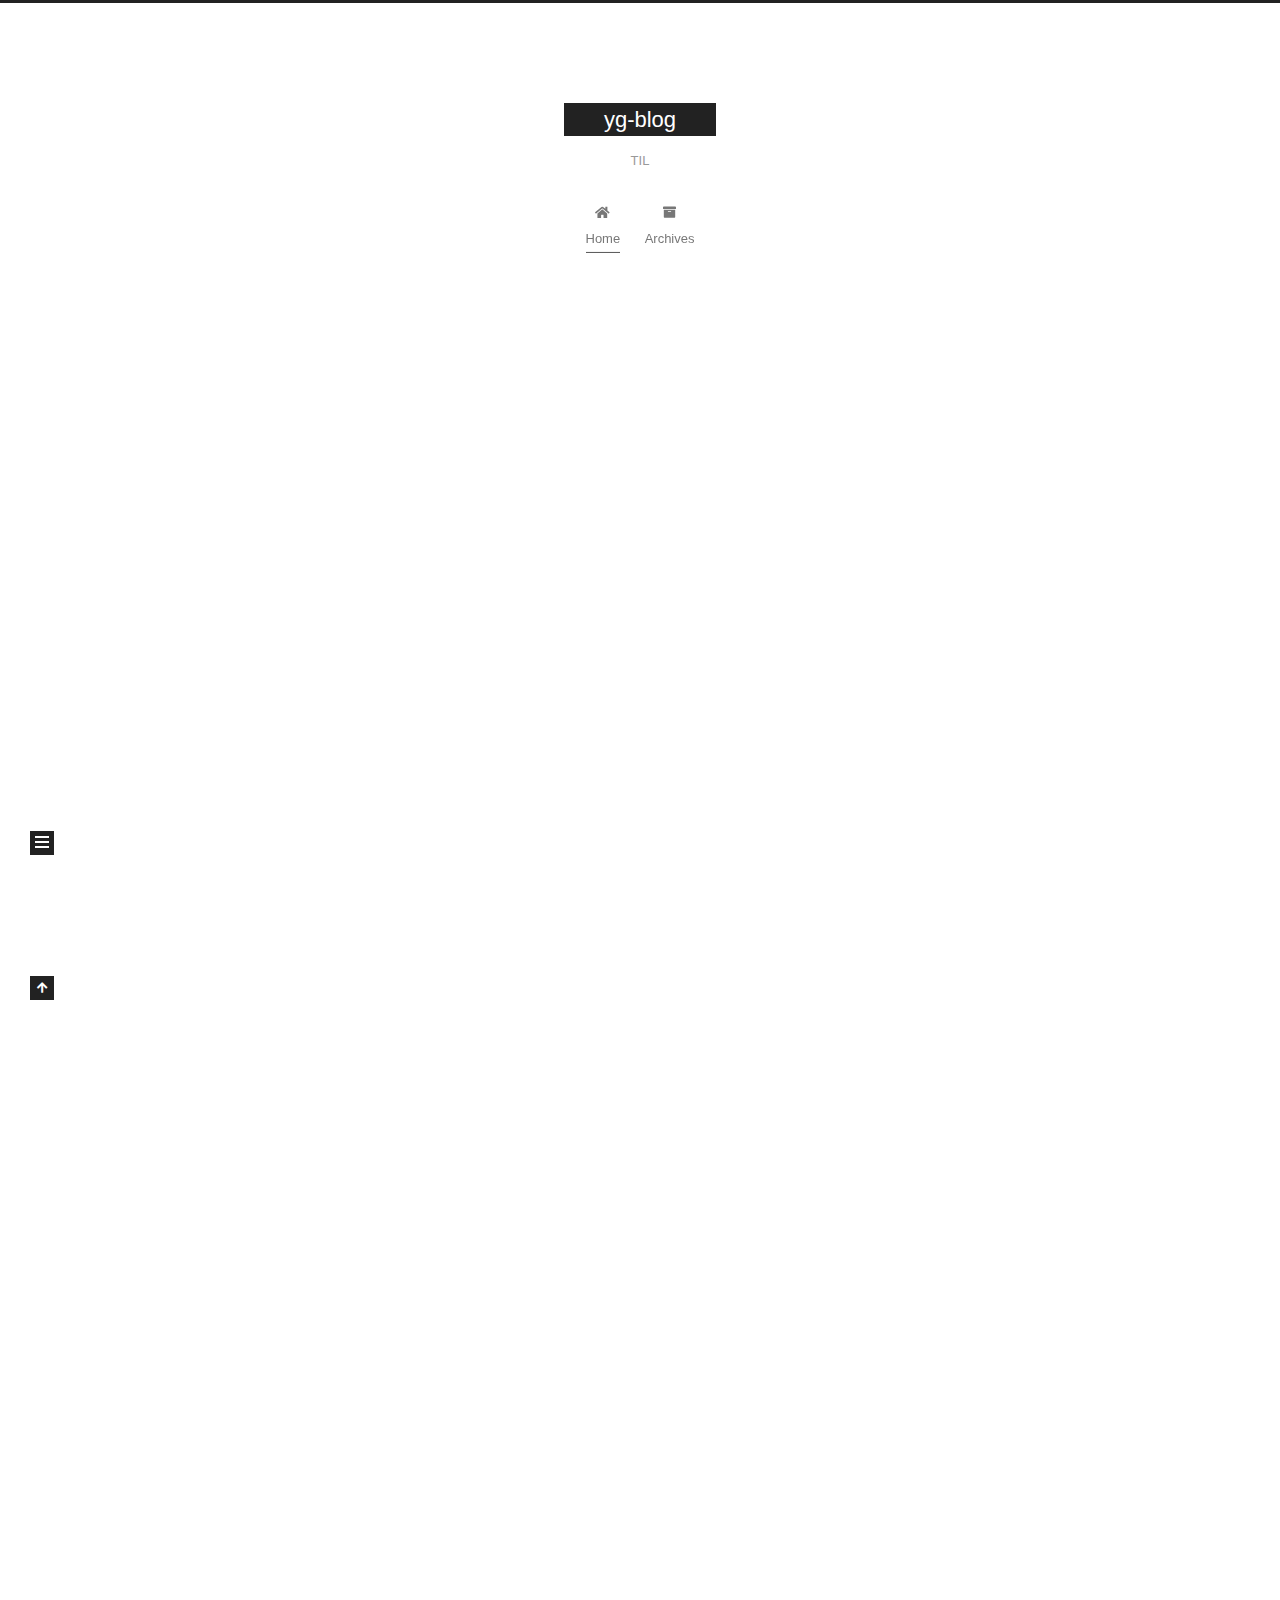
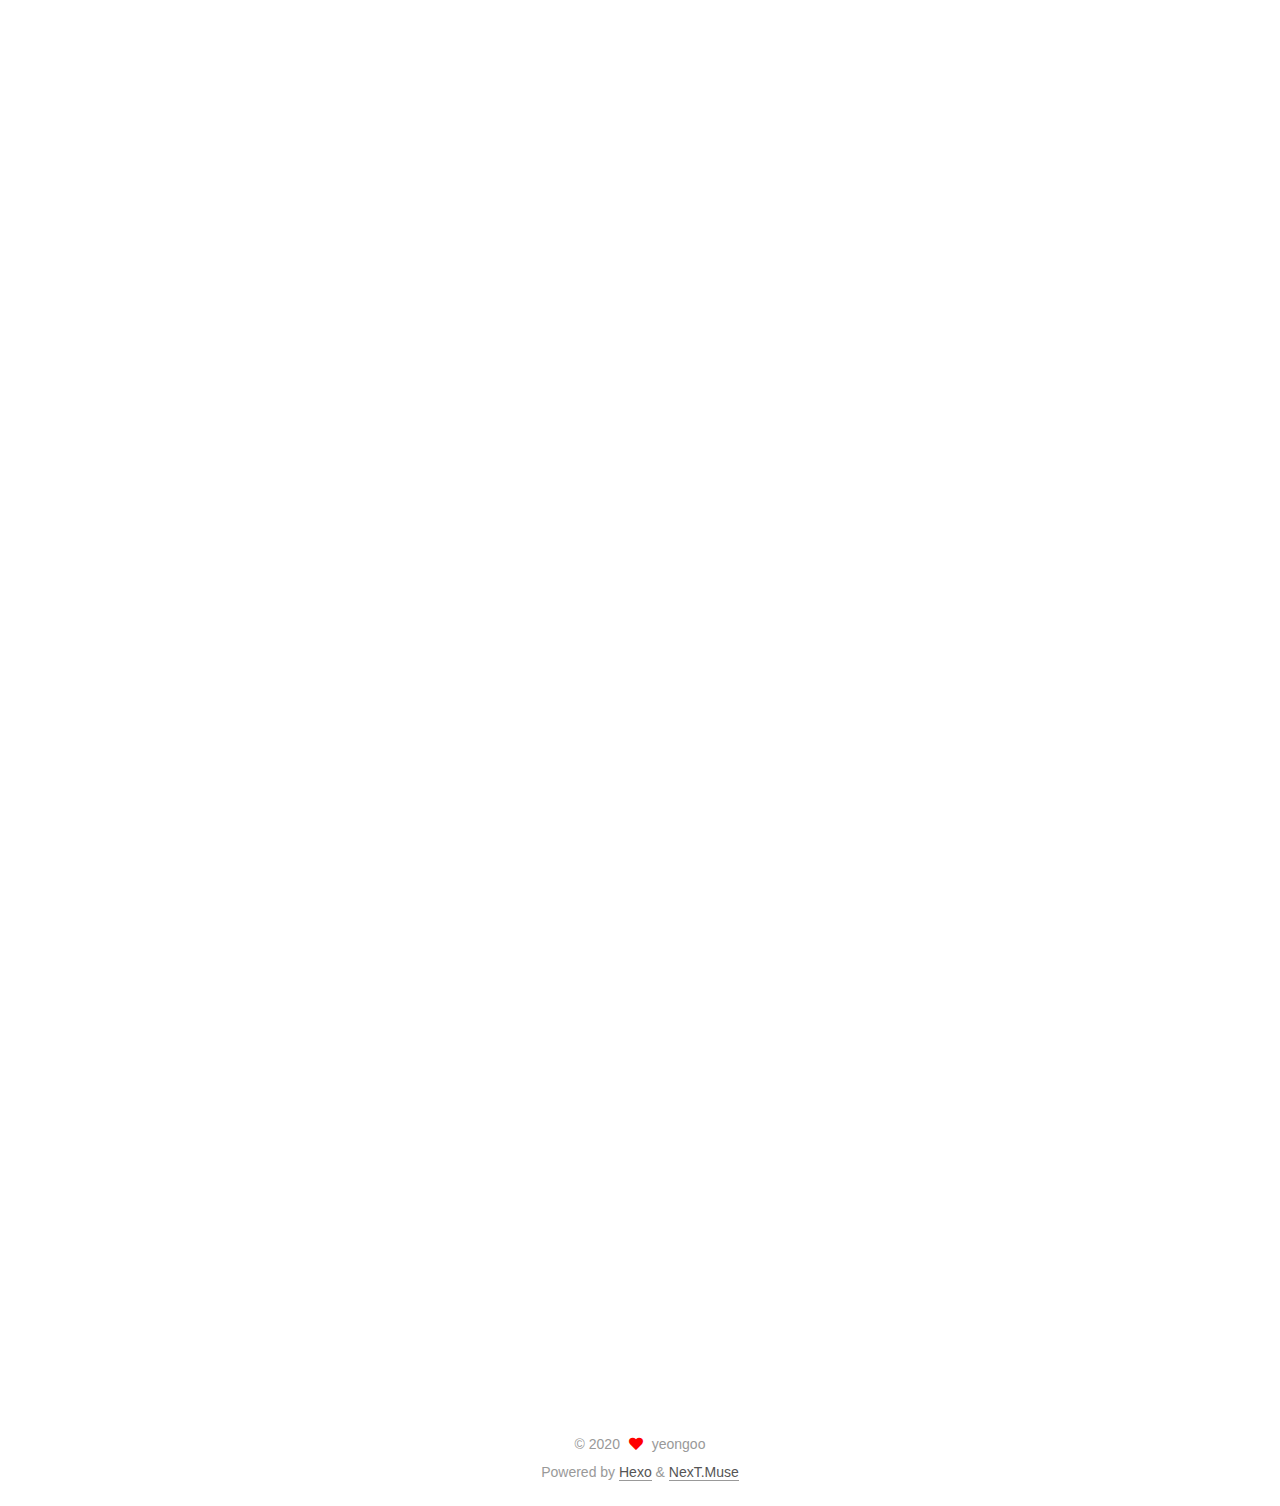
==== commit 6b4a3e16: "Site updated: 2020-10-19 18:52:10" ====
--- a/index.html
+++ b/index.html
@@ -144,6 +144,94 @@
 
           <div class="content index posts-expand">
             
+      
+  
+  
+  <article itemscope itemtype="http://schema.org/Article" class="post-block" lang="en">
+    <link itemprop="mainEntityOfPage" href="http://yg-0103.github.io/2020/10/19/HTML5/">
+
+    <span hidden itemprop="author" itemscope itemtype="http://schema.org/Person">
+      <meta itemprop="image" content="/images/avatar.gif">
+      <meta itemprop="name" content="yeongoo">
+      <meta itemprop="description" content="Today I Learned">
+    </span>
+
+    <span hidden itemprop="publisher" itemscope itemtype="http://schema.org/Organization">
+      <meta itemprop="name" content="yg-blog">
+    </span>
+      <header class="post-header">
+        <h2 class="post-title" itemprop="name headline">
+          
+            <a href="/2020/10/19/HTML5/" class="post-title-link" itemprop="url">HTML5</a>
+        </h2>
+
+        <div class="post-meta">
+            <span class="post-meta-item">
+              <span class="post-meta-item-icon">
+                <i class="far fa-calendar"></i>
+              </span>
+              <span class="post-meta-item-text">Posted on</span>
+              
+
+              <time title="Created: 2020-10-19 18:44:40 / Modified: 18:45:49" itemprop="dateCreated datePublished" datetime="2020-10-19T18:44:40+09:00">2020-10-19</time>
+            </span>
+
+          
+
+        </div>
+      </header>
+
+    
+    
+    
+    <div class="post-body" itemprop="articleBody">
+
+      
+          <p>#TIL 이해한 것을 바탕으로 작성한 것으로 사실과 다를수 있습니다….!!</p>
+<h1 id="TIL-HTML"><a href="#TIL-HTML" class="headerlink" title="TIL HTML"></a>TIL HTML</h1><h2 id="표준"><a href="#표준" class="headerlink" title="표준"></a>표준</h2><ol>
+<li>HTML5(최신버전)</li>
+<li>XHTML 1.0</li>
+<li>HTML 4.01</li>
+</ol>
+<h2 id="HTML5"><a href="#HTML5" class="headerlink" title="HTML5"></a>HTML5</h2><ul>
+<li>Hyper Text Markup Language (markup = 의미있는 태그들을 붙여주는 것)</li>
+<li>명시적으로 컨텐츠의 구분을 해주는 태그들이 등장(header, section, aside,footer 등…)</li>
+<li>whatwg의 표준안을 w3c에서 수용하여 html5가 탄생했다. / whatwg = vender들이 만든 그룹, web application 1.0 과 web forms 2.0을 만들었다.</li>
+<li>web api가 등장했다. web api(javascript 기술을 조금 더 쉽게 사용할 수 있도록 웹 자체에서 다양한 api를 지원한다)</li>
+<li>HTML5는 HTML4.01이나 XHTML1.0의 문법을 모두 허용한다.</li>
+</ul>
+<h2 id="HTML-구조잡기"><a href="#HTML-구조잡기" class="headerlink" title="HTML 구조잡기"></a>HTML 구조잡기</h2><ul>
+<li>구조적인 순서 생각하기 3단 HEADER, MAIN, FOOTER / 4단 HEADER, NAVIGATION, MAIN, FOOTER</li>
+<li>논리 적인 순서를 생각하고 구조적인 순서가 아래쪽으로 진행되게 하고 화면에 표현되는 순서는 css로 잡아준다.</li>
+<li>Semantic한 태그를 사용하여 콘텐츠 구분을 한다.</li>
+<li>역할에 맞는 class 이름을 사용한다.</li>
+<li>필요할 경우 role 속성을 활용해 태그의 역할을 알려주어 웹접근성이 좋게 해준다.</li>
+<li>head 태그 내부에는 가능한 풍부하게 정보를 작성하여 SEO(검색최적화)에 좋게 해준다.</li>
+<li>head 태그에 title 태그에는 문서의 핵심키워드를 제목으로 정해준다.</li>
+</ul>
+<h3 id="bem"><a href="#bem" class="headerlink" title="bem"></a>bem</h3><ol>
+<li>__ : ~ 의 안에 ex) header__menu = header의 안에 menu</li>
+<li>– : ~ 의 상태 ex) btn–primary  </li>
+<li><ul>
+<li>: 하나의 이름 ex) main-menu</li>
+</ul>
+</li>
+</ol>
+
+      
+    </div>
+
+    
+    
+    
+      <footer class="post-footer">
+        <div class="post-eof"></div>
+      </footer>
+  </article>
+  
+  
+  
+
       
   
   
@@ -295,7 +383,7 @@
       <div class="site-state-item site-state-posts">
           <a href="/archives/">
         
-          <span class="site-state-item-count">1</span>
+          <span class="site-state-item-count">2</span>
           <span class="site-state-item-name">posts</span>
         </a>
       </div>
--- a/css/main.css
+++ b/css/main.css
@@ -1168,7 +1168,7 @@
 }
 .links-of-author a::before,
 .links-of-author span.exturl::before {
-  background: #c3bdff;
+  background: #ff8a20;
   border-radius: 50%;
   content: ' ';
   display: inline-block;
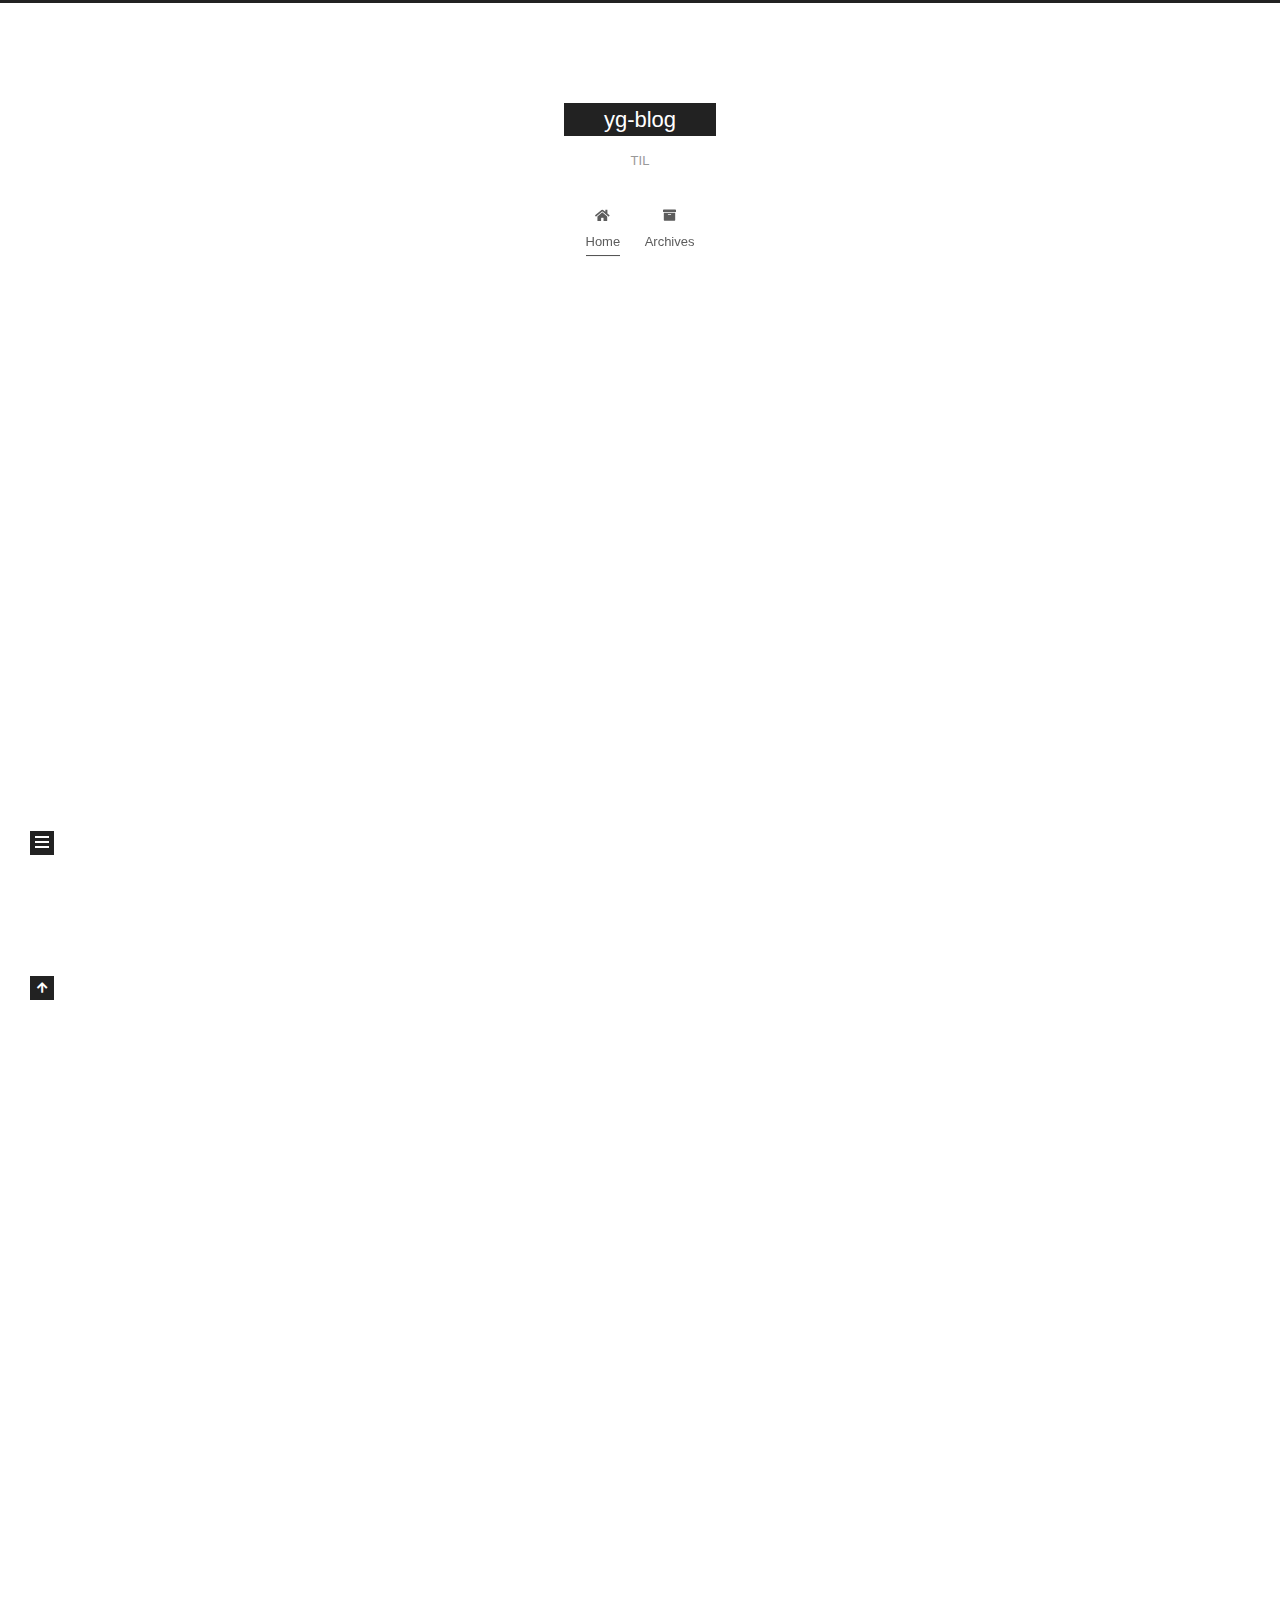
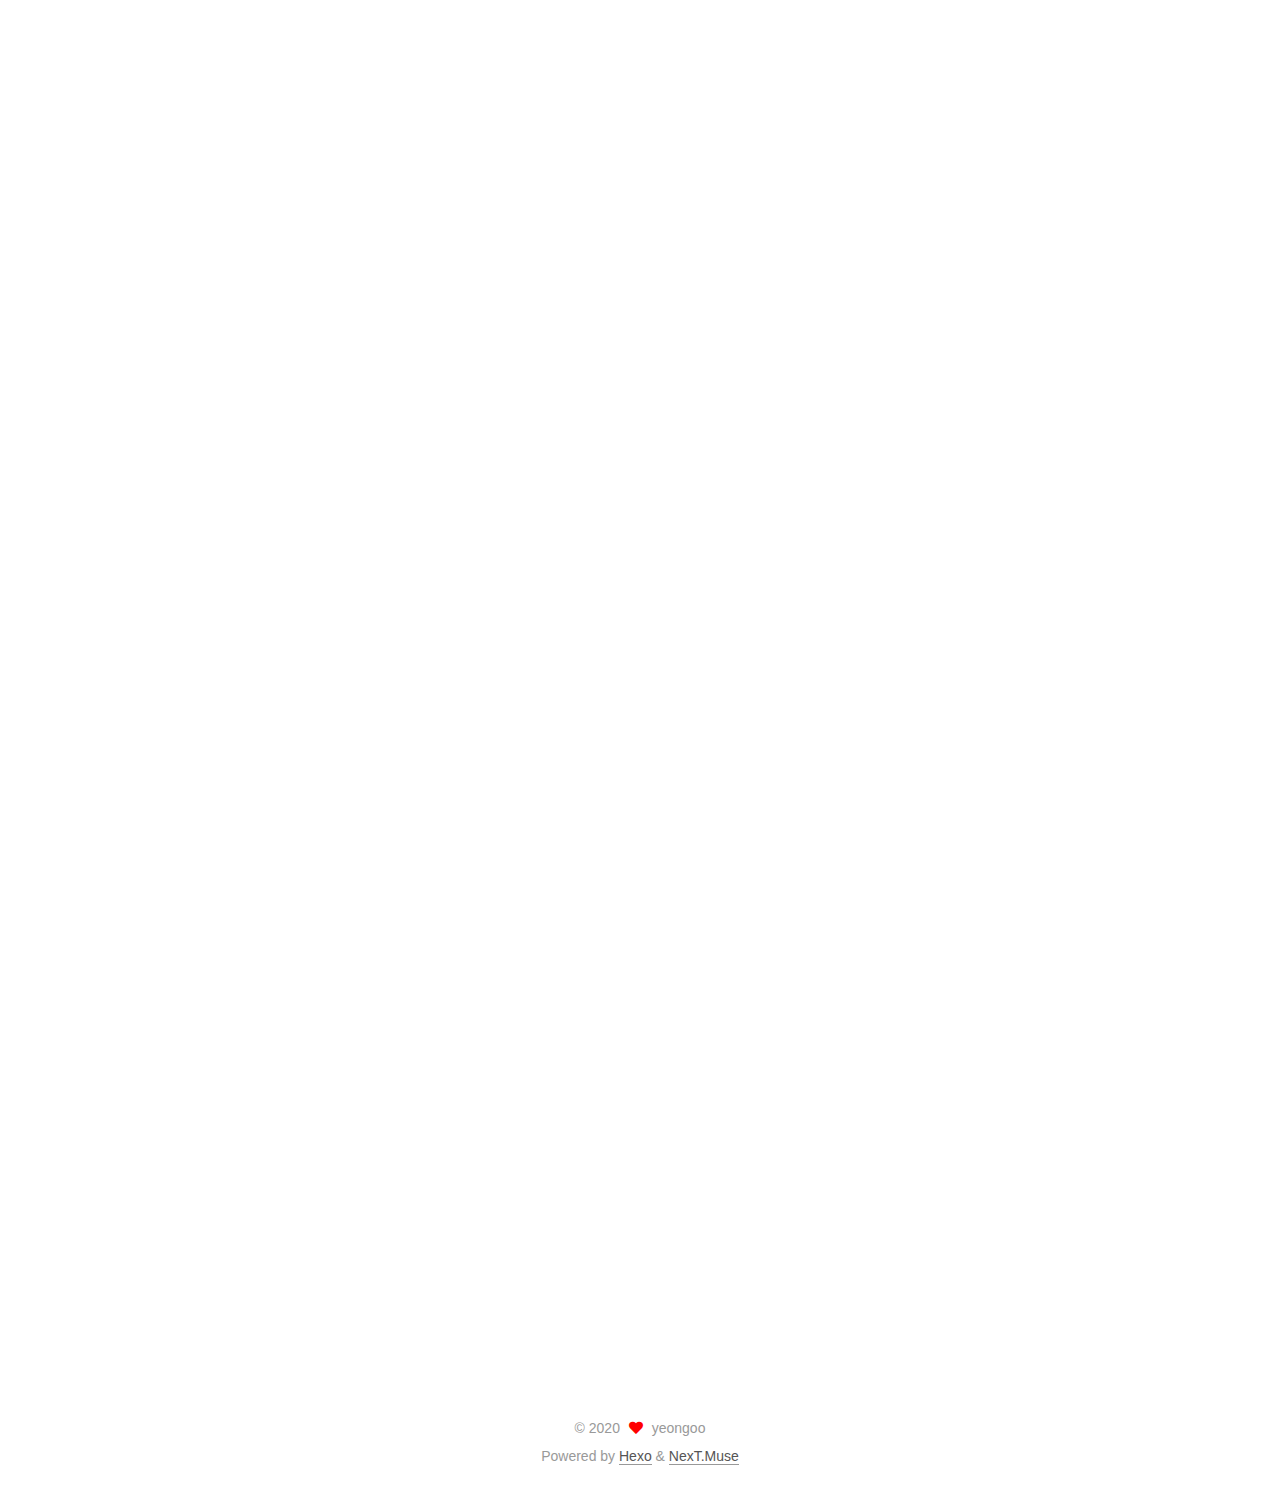
==== commit 3842b5eb: "Site updated: 2020-10-19 19:02:44" ====
--- a/index.html
+++ b/index.html
@@ -173,7 +173,7 @@
               <span class="post-meta-item-text">Posted on</span>
               
 
-              <time title="Created: 2020-10-19 18:44:40 / Modified: 18:45:49" itemprop="dateCreated datePublished" datetime="2020-10-19T18:44:40+09:00">2020-10-19</time>
+              <time title="Created: 2020-10-19 18:44:40 / Modified: 19:01:54" itemprop="dateCreated datePublished" datetime="2020-10-19T18:44:40+09:00">2020-10-19</time>
             </span>
 
           
@@ -187,8 +187,7 @@
     <div class="post-body" itemprop="articleBody">
 
       
-          <p>#TIL 이해한 것을 바탕으로 작성한 것으로 사실과 다를수 있습니다….!!</p>
-<h1 id="TIL-HTML"><a href="#TIL-HTML" class="headerlink" title="TIL HTML"></a>TIL HTML</h1><h2 id="표준"><a href="#표준" class="headerlink" title="표준"></a>표준</h2><ol>
+          <h1 id="TIL-이해한-것을-바탕으로-작성한-것으로-사실과-다를수-있습니다…"><a href="#TIL-이해한-것을-바탕으로-작성한-것으로-사실과-다를수-있습니다…" class="headerlink" title="TIL 이해한 것을 바탕으로 작성한 것으로 사실과 다를수 있습니다….!!"></a>TIL 이해한 것을 바탕으로 작성한 것으로 사실과 다를수 있습니다….!!</h1><h2 id="표준"><a href="#표준" class="headerlink" title="표준"></a>표준</h2><ol>
 <li>HTML5(최신버전)</li>
 <li>XHTML 1.0</li>
 <li>HTML 4.01</li>
--- a/css/main.css
+++ b/css/main.css
@@ -1168,7 +1168,7 @@
 }
 .links-of-author a::before,
 .links-of-author span.exturl::before {
-  background: #ff8a20;
+  background: #62ff6f;
   border-radius: 50%;
   content: ' ';
   display: inline-block;
